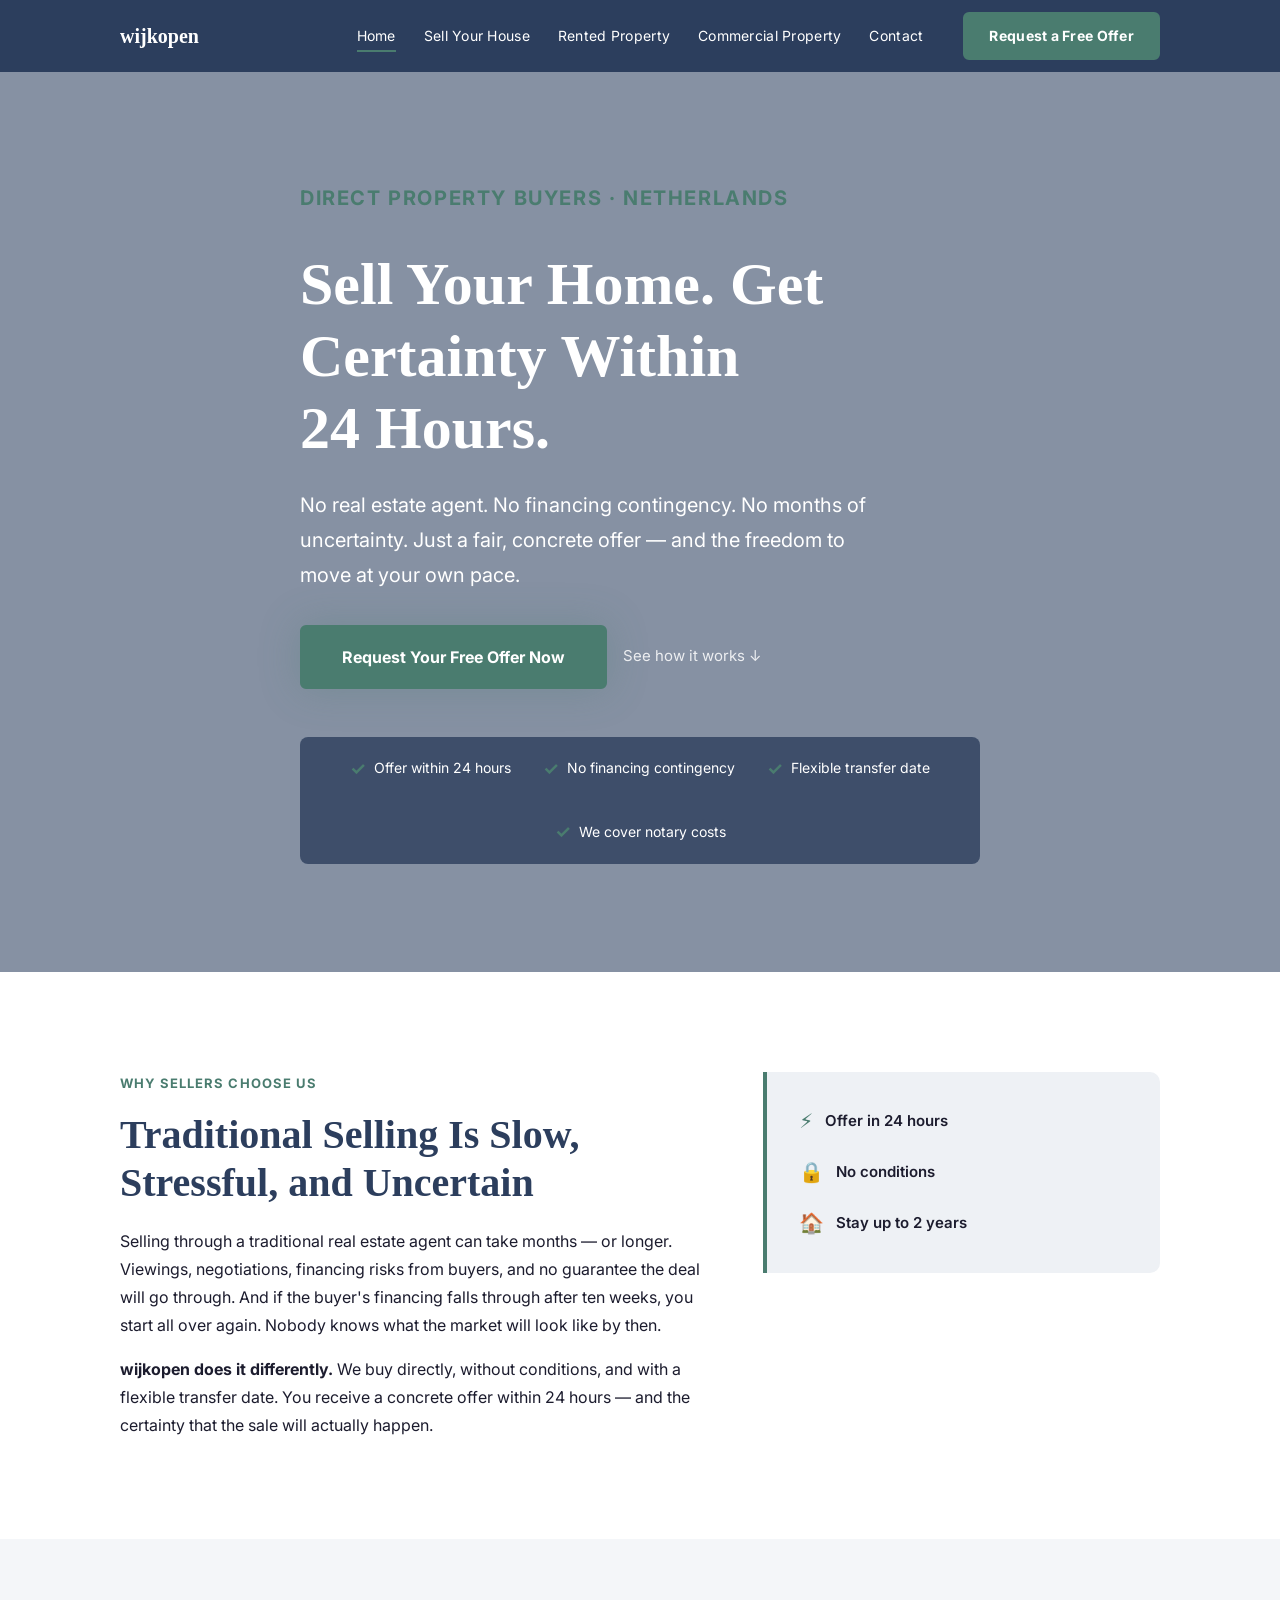
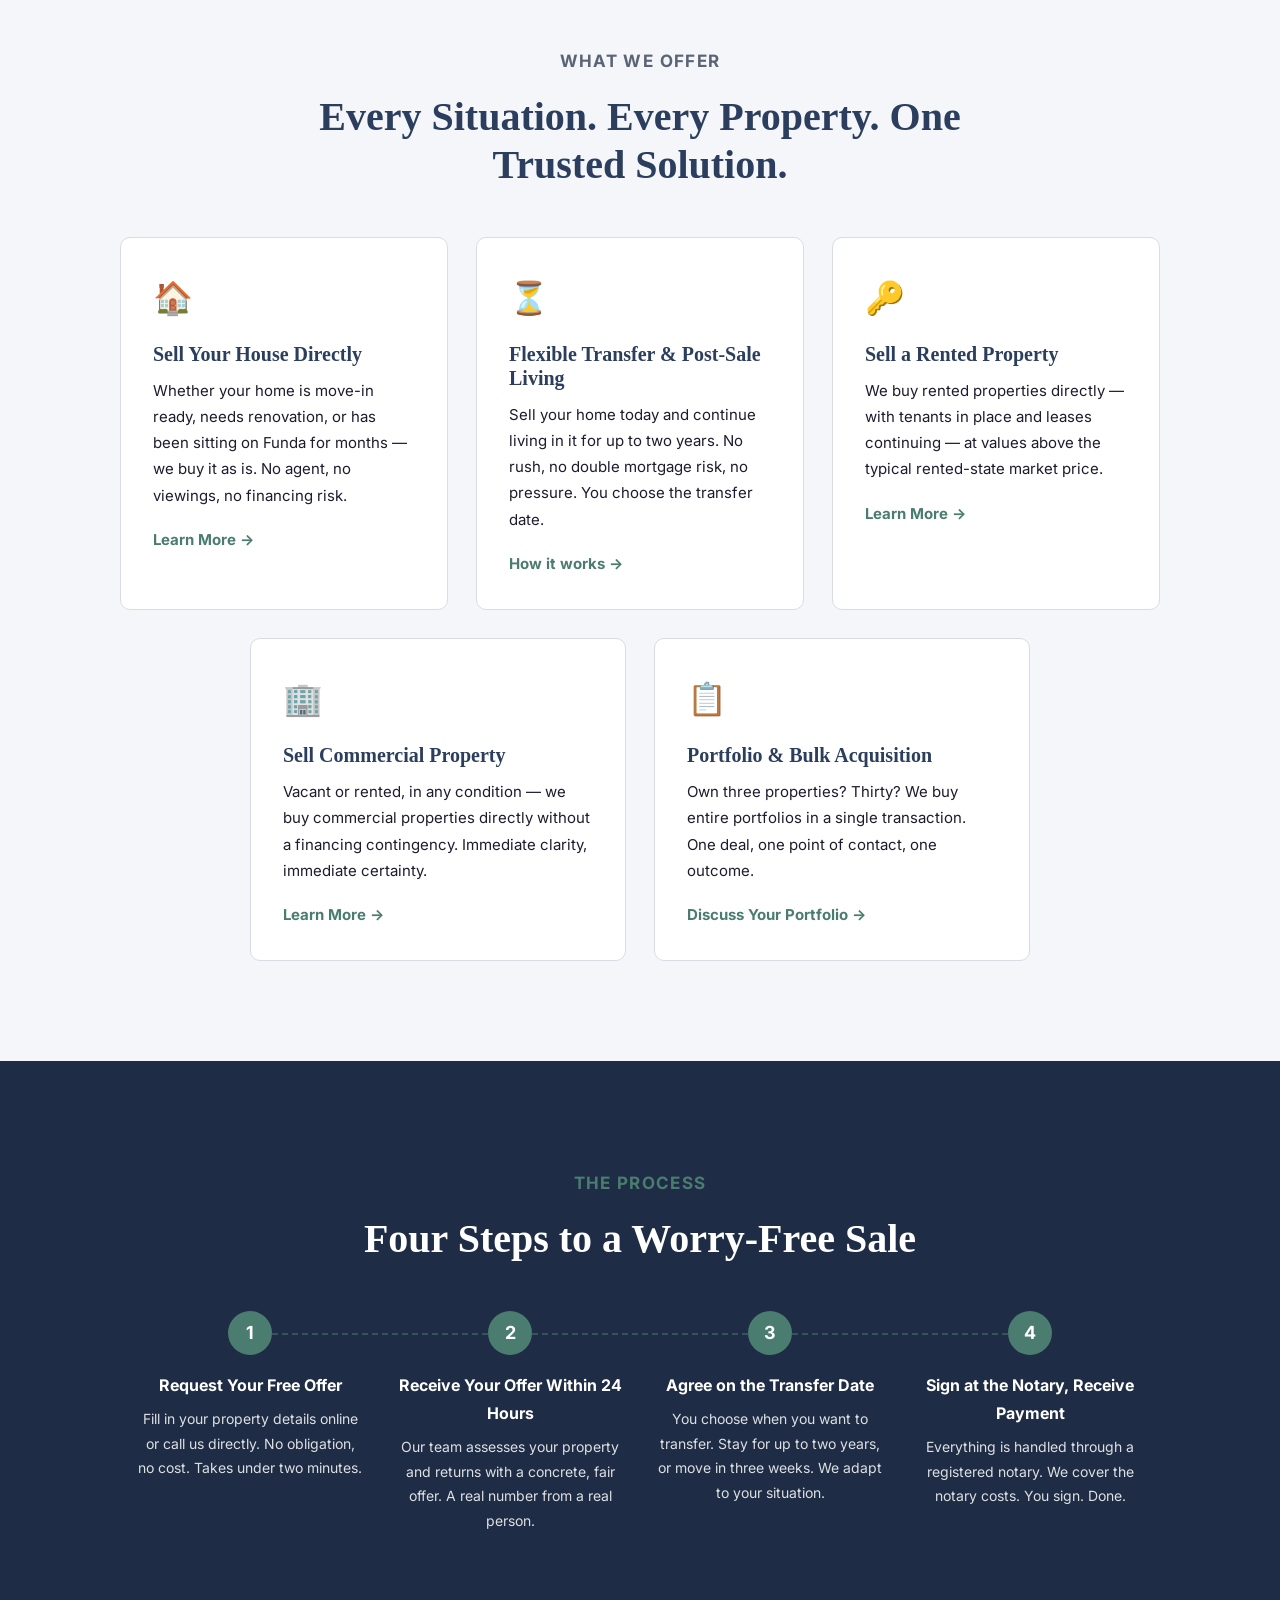
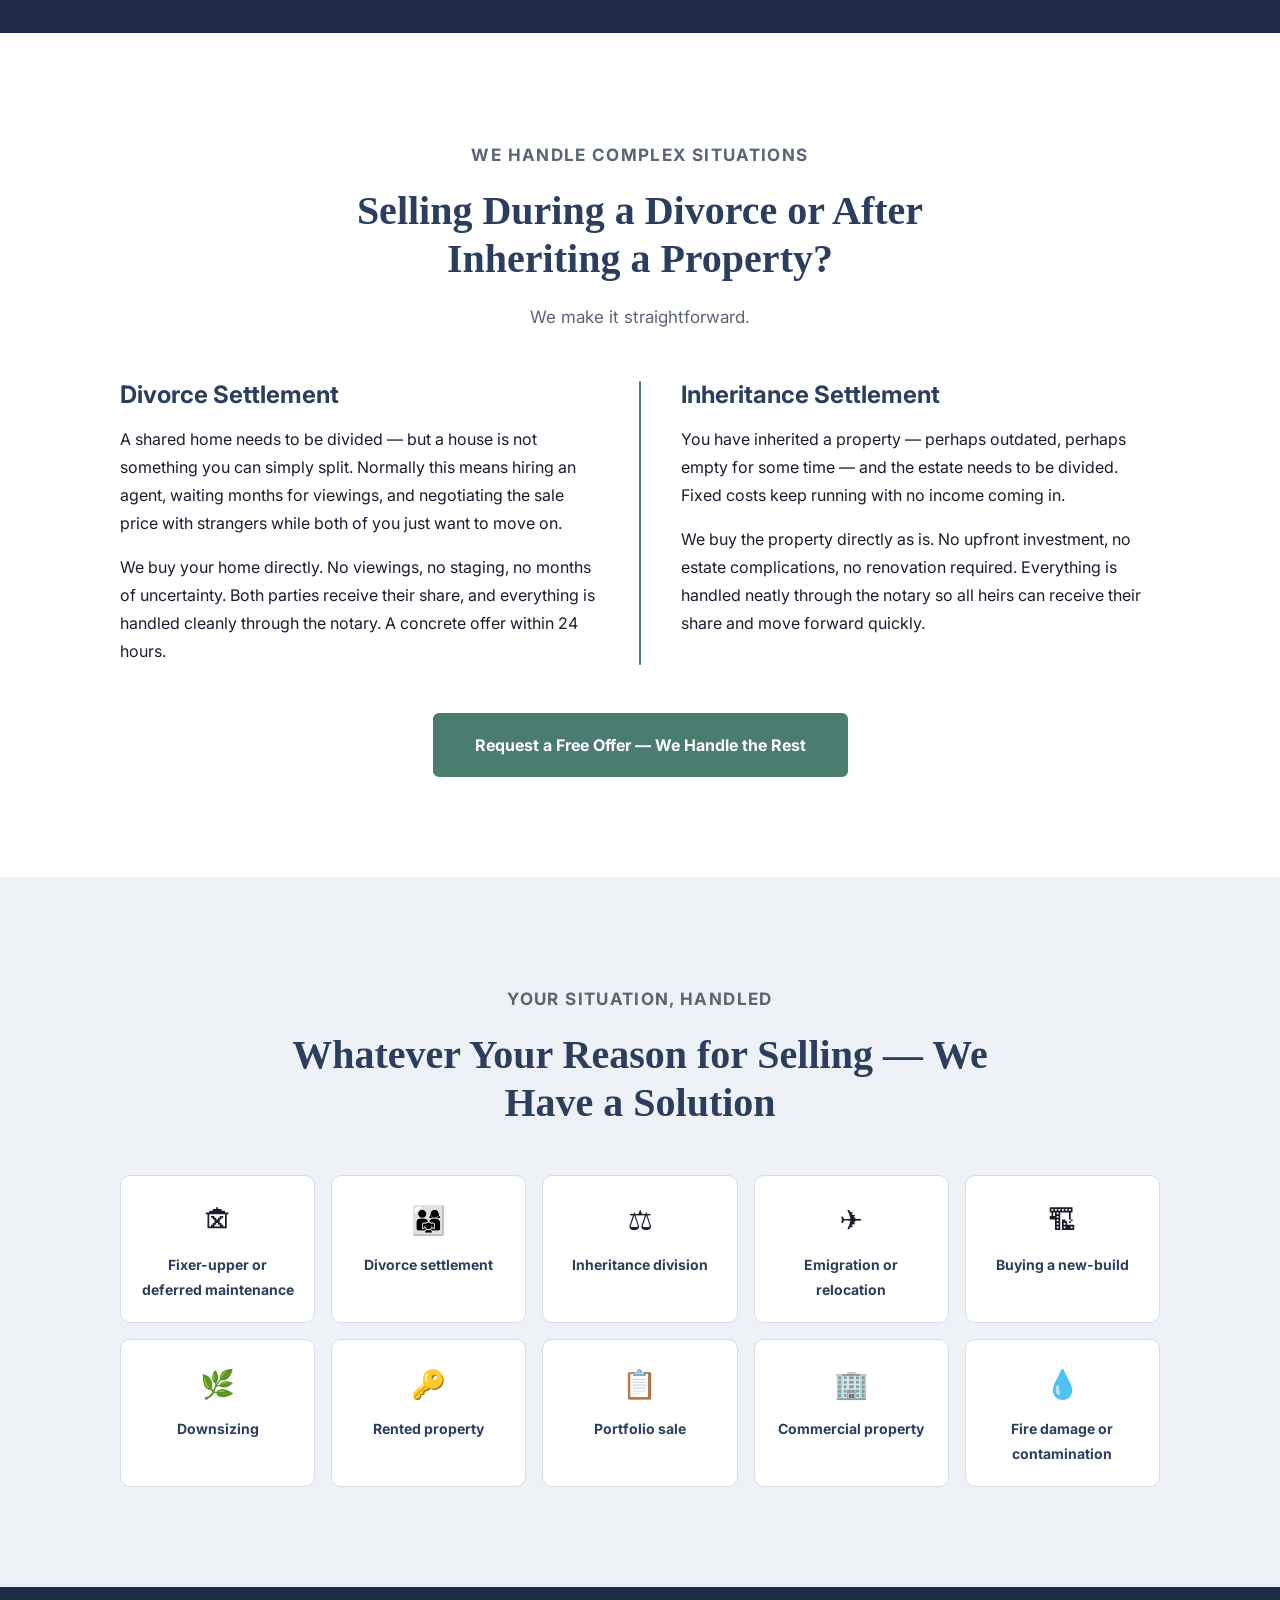
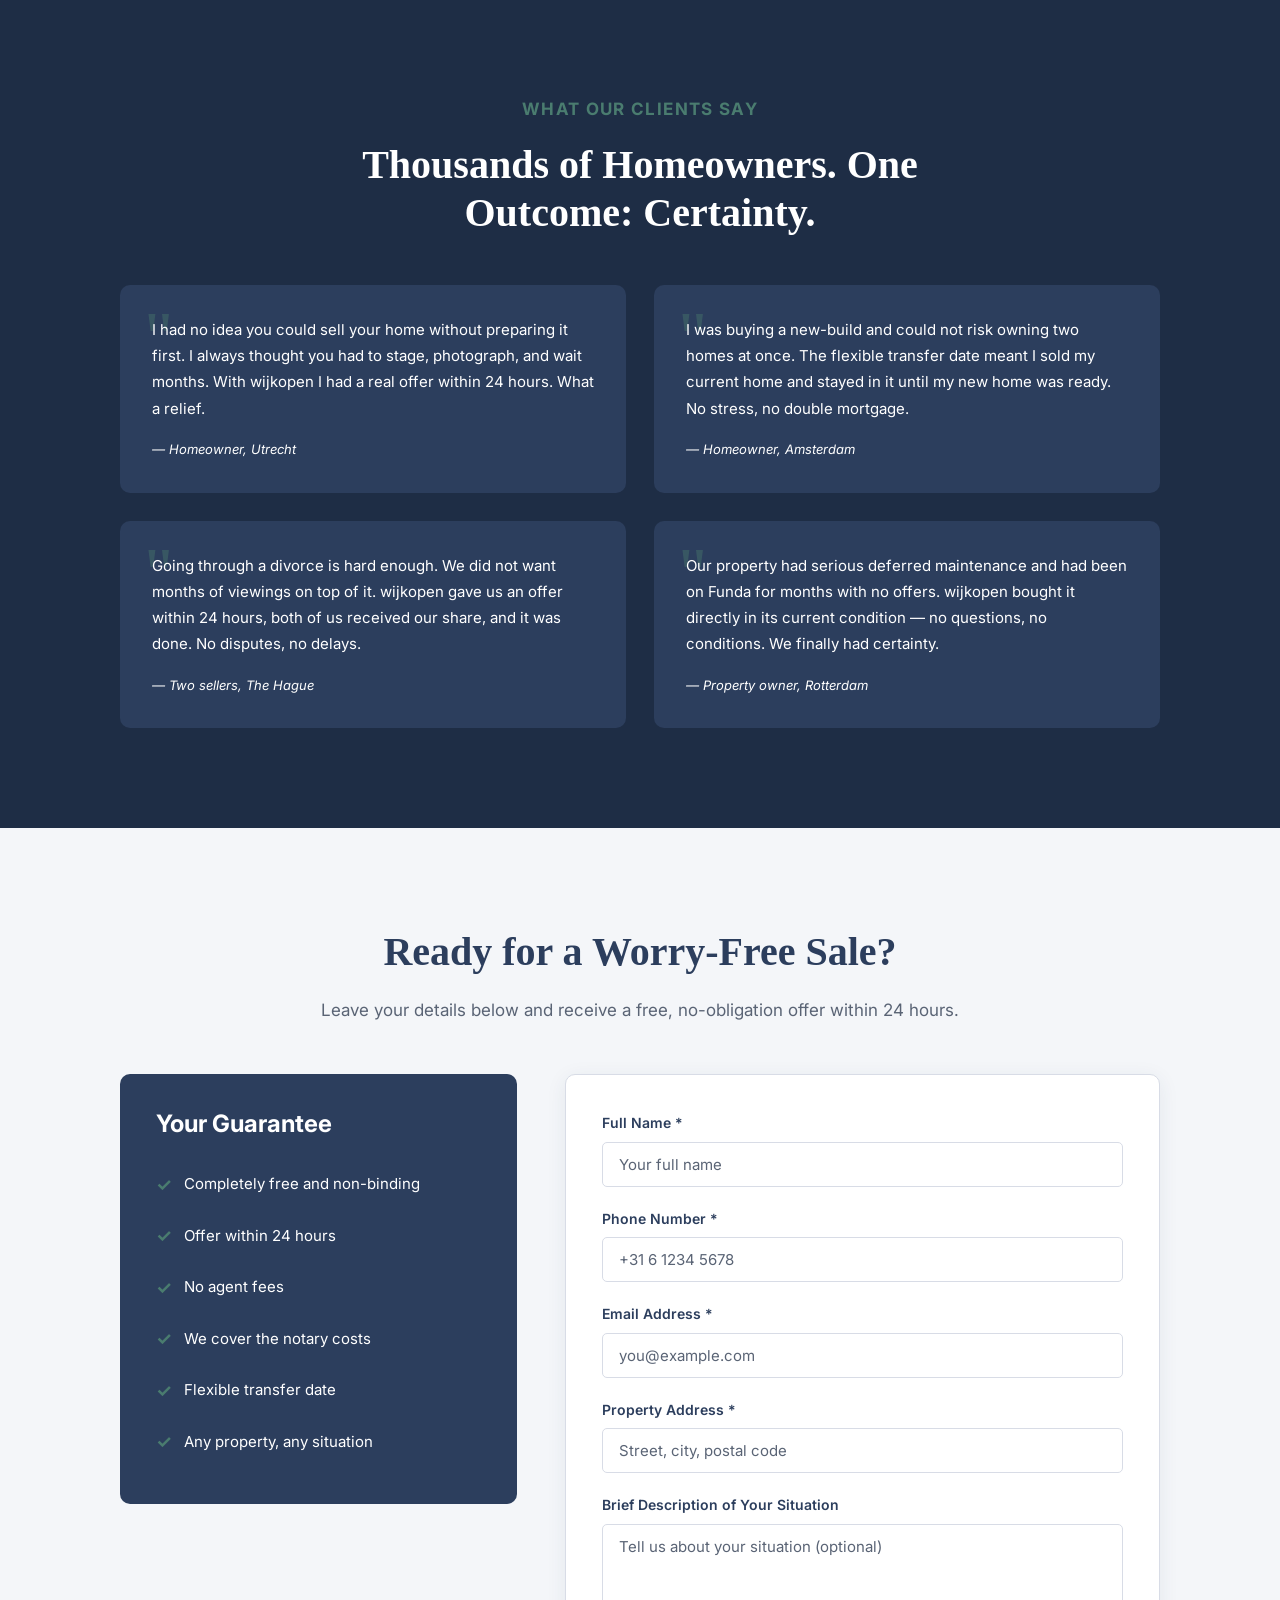
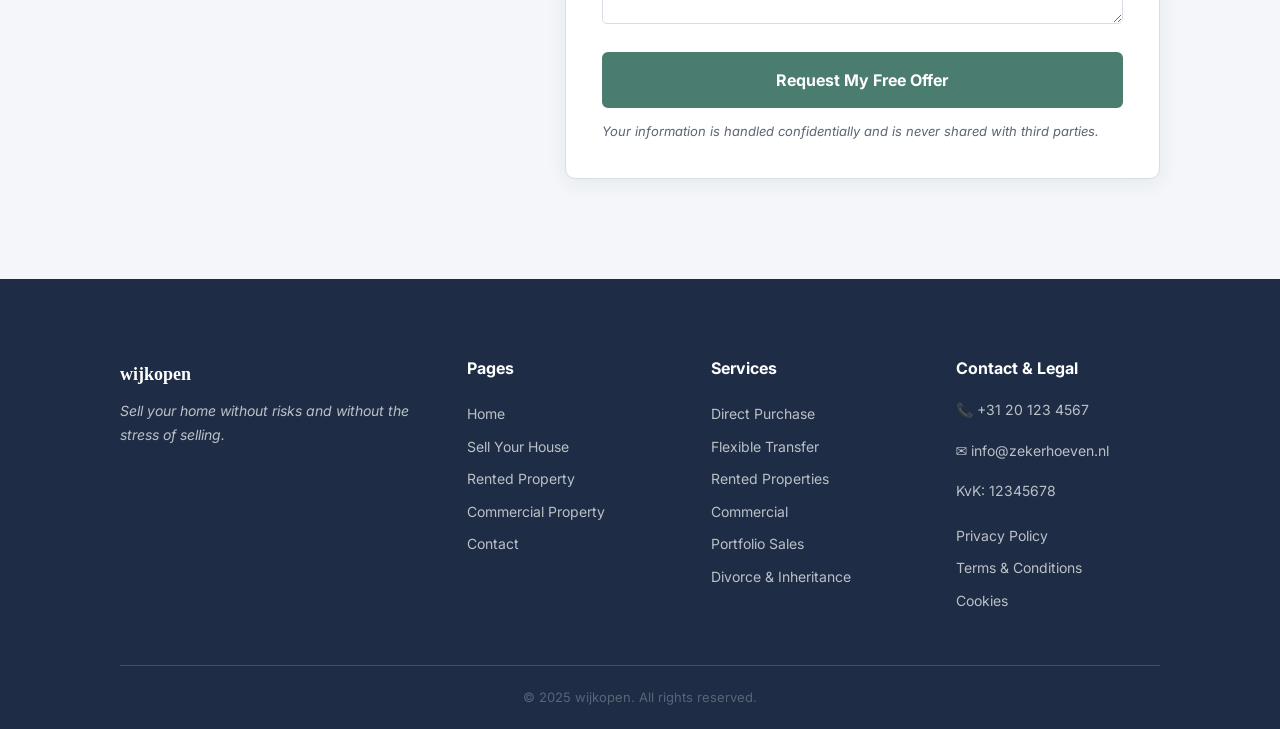
==== index.html @ fe2bf5d5 "the first draft of the website" ====
<!DOCTYPE html>
<html lang="en">
<head>
  <meta charset="UTF-8">
  <meta name="viewport" content="width=device-width, initial-scale=1.0">
  <meta name="description" content="wijkopen — We buy your property directly, without conditions. Receive a fair offer within 24 hours.">
  <title>wijkopen — Sell Your Property With Certainty</title>
  <link href="https://fonts.googleapis.com/css2?family=Inter:wght@400;500;600;700&display=swap" rel="stylesheet">
  <link rel="stylesheet" href="css/styles.css">
</head>
<body>

  <!-- ════ NAVIGATION ════ -->
  <nav class="nav" id="main-nav">
    <div class="container">
      <a href="index.html" class="nav__logo">wijkopen</a>
      <button class="hamburger" id="hamburger" aria-label="Toggle menu">
        <span></span><span></span><span></span>
      </button>
      <div class="nav__links" id="nav-links">
        <a href="index.html">Home</a>
        <a href="sell-your-house.html">Sell Your House</a>
        <a href="rented-property.html">Rented Property</a>
        <a href="commercial-property.html">Commercial Property</a>
        <a href="contact.html">Contact</a>
        <span class="nav__cta">
          <a href="contact.html" class="btn btn-primary">Request a Free Offer</a>
        </span>
      </div>
    </div>
  </nav>

  <!-- ════ HERO ════ -->
  <section class="hero" id="hero" style="background-image:url('https://images.unsplash.com/photo-1560448204-e02f11c3d0e2?auto=format&fit=crop&w=1920&q=80');">
    <div class="hero__overlay"></div>
    <div class="container">
      <div class="hero__content">
        <p class="eyebrow">Direct Property Buyers · Netherlands</p>
        <h1>Sell Your Home. Get Certainty Within 24&nbsp;Hours.</h1>
        <p>No real estate agent. No financing contingency. No months of uncertainty. Just a fair, concrete offer — and the freedom to move at your own pace.</p>
        <div class="hero__actions">
          <a href="contact.html" class="btn btn-primary btn-lg btn-glow">Request Your Free Offer Now</a>
          <a href="#process" class="hero__scroll-link">See how it works ↓</a>
        </div>
        <div class="trust-strip">
          <span class="trust-strip__item"><span class="trust-strip__check">✓</span> Offer within 24 hours</span>
          <span class="trust-strip__item"><span class="trust-strip__check">✓</span> No financing contingency</span>
          <span class="trust-strip__item"><span class="trust-strip__check">✓</span> Flexible transfer date</span>
          <span class="trust-strip__item"><span class="trust-strip__check">✓</span> We cover notary costs</span>
        </div>
      </div>
    </div>
  </section>

  <!-- ════ THE PROBLEM WE SOLVE ════ -->
  <section class="section section--white" id="why-us">
    <div class="container">
      <div class="two-col two-col--60-40 fade-in">
        <div>
          <p class="eyebrow">Why Sellers Choose Us</p>
          <h2>Traditional Selling Is Slow, Stressful, and Uncertain</h2>
          <p>Selling through a traditional real estate agent can take months — or longer. Viewings, negotiations, financing risks from buyers, and no guarantee the deal will go through. And if the buyer's financing falls through after ten weeks, you start all over again. Nobody knows what the market will look like by then.</p>
          <p><strong>wijkopen does it differently.</strong> We buy directly, without conditions, and with a flexible transfer date. You receive a concrete offer within 24 hours — and the certainty that the sale will actually happen.</p>
        </div>
        <div class="pull-quote">
          <div class="stat-card">
            <div class="stat-item"><span class="stat-icon">⚡</span> Offer in 24 hours</div>
            <div class="stat-item"><span class="stat-icon">🔒</span> No conditions</div>
            <div class="stat-item"><span class="stat-icon">🏠</span> Stay up to 2 years</div>
          </div>
        </div>
      </div>
    </div>
  </section>

  <!-- ════ OUR 5 CORE SERVICES ════ -->
  <section class="section section--bg" id="services">
    <div class="container">
      <div class="section-header fade-in">
        <p class="eyebrow">What We Offer</p>
        <h2>Every Situation. Every Property. One Trusted Solution.</h2>
      </div>
      <div class="services-grid fade-in">
        <div class="card">
          <div class="card__icon">🏠</div>
          <h3 class="card__title">Sell Your House Directly</h3>
          <p class="card__body">Whether your home is move-in ready, needs renovation, or has been sitting on Funda for months — we buy it as is. No agent, no viewings, no financing risk.</p>
          <a href="sell-your-house.html" class="card__link">Learn More →</a>
        </div>
        <div class="card">
          <div class="card__icon">⏳</div>
          <h3 class="card__title">Flexible Transfer & Post-Sale Living</h3>
          <p class="card__body">Sell your home today and continue living in it for up to two years. No rush, no double mortgage risk, no pressure. You choose the transfer date.</p>
          <a href="sell-your-house.html#flexible-transfer" class="card__link">How it works →</a>
        </div>
        <div class="card">
          <div class="card__icon">🔑</div>
          <h3 class="card__title">Sell a Rented Property</h3>
          <p class="card__body">We buy rented properties directly — with tenants in place and leases continuing — at values above the typical rented-state market price.</p>
          <a href="rented-property.html" class="card__link">Learn More →</a>
        </div>
      </div>
      <div class="services-grid-bottom fade-in">
        <div class="card">
          <div class="card__icon">🏢</div>
          <h3 class="card__title">Sell Commercial Property</h3>
          <p class="card__body">Vacant or rented, in any condition — we buy commercial properties directly without a financing contingency. Immediate clarity, immediate certainty.</p>
          <a href="commercial-property.html" class="card__link">Learn More →</a>
        </div>
        <div class="card">
          <div class="card__icon">📋</div>
          <h3 class="card__title">Portfolio & Bulk Acquisition</h3>
          <p class="card__body">Own three properties? Thirty? We buy entire portfolios in a single transaction. One deal, one point of contact, one outcome.</p>
          <a href="contact.html" class="card__link">Discuss Your Portfolio →</a>
        </div>
      </div>
    </div>
  </section>

  <!-- ════ HOW IT WORKS ════ -->
  <section class="section section--navy-deep" id="process">
    <div class="container">
      <div class="section-header section-header--white fade-in">
        <p class="eyebrow" style="color:var(--color-green);">The Process</p>
        <h2>Four Steps to a Worry-Free Sale</h2>
      </div>
      <div class="timeline fade-in">
        <div class="timeline__step">
          <div class="timeline__number">1</div>
          <div class="timeline__line"></div>
          <div class="timeline__label" style="color:#fff;">Request Your Free Offer</div>
          <p class="timeline__desc">Fill in your property details online or call us directly. No obligation, no cost. Takes under two minutes.</p>
        </div>
        <div class="timeline__step">
          <div class="timeline__number">2</div>
          <div class="timeline__line"></div>
          <div class="timeline__label" style="color:#fff;">Receive Your Offer Within 24 Hours</div>
          <p class="timeline__desc">Our team assesses your property and returns with a concrete, fair offer. A real number from a real person.</p>
        </div>
        <div class="timeline__step">
          <div class="timeline__number">3</div>
          <div class="timeline__line"></div>
          <div class="timeline__label" style="color:#fff;">Agree on the Transfer Date</div>
          <p class="timeline__desc">You choose when you want to transfer. Stay for up to two years, or move in three weeks. We adapt to your situation.</p>
        </div>
        <div class="timeline__step">
          <div class="timeline__number">4</div>
          <div class="timeline__line"></div>
          <div class="timeline__label" style="color:#fff;">Sign at the Notary, Receive Payment</div>
          <p class="timeline__desc">Everything is handled through a registered notary. We cover the notary costs. You sign. Done.</p>
        </div>
      </div>
    </div>
  </section>

  <!-- ════ DIVORCE & INHERITANCE ════ -->
  <section class="section section--white" id="complex-situations">
    <div class="container">
      <div class="section-header fade-in">
        <p class="eyebrow">We Handle Complex Situations</p>
        <h2>Selling During a Divorce or After Inheriting a Property?</h2>
        <p>We make it straightforward.</p>
      </div>
      <div class="split-section fade-in">
        <div>
          <h3 style="color:var(--color-navy); margin-bottom:16px;">Divorce Settlement</h3>
          <p>A shared home needs to be divided — but a house is not something you can simply split. Normally this means hiring an agent, waiting months for viewings, and negotiating the sale price with strangers while both of you just want to move on.</p>
          <p>We buy your home directly. No viewings, no staging, no months of uncertainty. Both parties receive their share, and everything is handled cleanly through the notary. A concrete offer within 24 hours.</p>
        </div>
        <div class="split-divider"></div>
        <div>
          <h3 style="color:var(--color-navy); margin-bottom:16px;">Inheritance Settlement</h3>
          <p>You have inherited a property — perhaps outdated, perhaps empty for some time — and the estate needs to be divided. Fixed costs keep running with no income coming in.</p>
          <p>We buy the property directly as is. No upfront investment, no estate complications, no renovation required. Everything is handled neatly through the notary so all heirs can receive their share and move forward quickly.</p>
        </div>
      </div>
      <div class="text-center fade-in" style="margin-top:48px;">
        <a href="contact.html" class="btn btn-primary btn-lg">Request a Free Offer — We Handle the Rest</a>
      </div>
    </div>
  </section>

  <!-- ════ ALL SITUATIONS ════ -->
  <section class="section section--bg-alt" id="situations">
    <div class="container">
      <div class="section-header fade-in">
        <p class="eyebrow">Your Situation, Handled</p>
        <h2>Whatever Your Reason for Selling — We Have a Solution</h2>
      </div>
      <div class="tiles-grid fade-in">
        <div class="tile"><div class="tile__icon">🏚</div><div class="tile__text">Fixer-upper or deferred maintenance</div></div>
        <div class="tile"><div class="tile__icon">👨‍👩‍👧</div><div class="tile__text">Divorce settlement</div></div>
        <div class="tile"><div class="tile__icon">⚖️</div><div class="tile__text">Inheritance division</div></div>
        <div class="tile"><div class="tile__icon">✈️</div><div class="tile__text">Emigration or relocation</div></div>
        <div class="tile"><div class="tile__icon">🏗</div><div class="tile__text">Buying a new-build</div></div>
        <div class="tile"><div class="tile__icon">🌿</div><div class="tile__text">Downsizing</div></div>
        <div class="tile"><div class="tile__icon">🔑</div><div class="tile__text">Rented property</div></div>
        <div class="tile"><div class="tile__icon">📋</div><div class="tile__text">Portfolio sale</div></div>
        <div class="tile"><div class="tile__icon">🏢</div><div class="tile__text">Commercial property</div></div>
        <div class="tile"><div class="tile__icon">💧</div><div class="tile__text">Fire damage or contamination</div></div>
      </div>
    </div>
  </section>

  <!-- ════ TESTIMONIALS ════ -->
  <section class="section section--navy-deep" id="testimonials">
    <div class="container">
      <div class="section-header section-header--white fade-in">
        <p class="eyebrow" style="color:var(--color-green);">What Our Clients Say</p>
        <h2>Thousands of Homeowners. One Outcome: Certainty.</h2>
      </div>
      <div class="testimonials-grid fade-in">
        <div class="testimonial">
          <div class="testimonial__quote-mark">"</div>
          <p class="testimonial__text">I had no idea you could sell your home without preparing it first. I always thought you had to stage, photograph, and wait months. With wijkopen I had a real offer within 24 hours. What a relief.</p>
          <p class="testimonial__author">— Homeowner, Utrecht</p>
        </div>
        <div class="testimonial">
          <div class="testimonial__quote-mark">"</div>
          <p class="testimonial__text">I was buying a new-build and could not risk owning two homes at once. The flexible transfer date meant I sold my current home and stayed in it until my new home was ready. No stress, no double mortgage.</p>
          <p class="testimonial__author">— Homeowner, Amsterdam</p>
        </div>
        <div class="testimonial">
          <div class="testimonial__quote-mark">"</div>
          <p class="testimonial__text">Going through a divorce is hard enough. We did not want months of viewings on top of it. wijkopen gave us an offer within 24 hours, both of us received our share, and it was done. No disputes, no delays.</p>
          <p class="testimonial__author">— Two sellers, The Hague</p>
        </div>
        <div class="testimonial">
          <div class="testimonial__quote-mark">"</div>
          <p class="testimonial__text">Our property had serious deferred maintenance and had been on Funda for months with no offers. wijkopen bought it directly in its current condition — no questions, no conditions. We finally had certainty.</p>
          <p class="testimonial__author">— Property owner, Rotterdam</p>
        </div>
      </div>
    </div>
  </section>

  <!-- ════ LEAD CAPTURE / FINAL CTA ════ -->
  <section class="section section--bg" id="contact-form">
    <div class="container">
      <div class="section-header fade-in">
        <h2>Ready for a Worry-Free Sale?</h2>
        <p>Leave your details below and receive a free, no-obligation offer within 24 hours.</p>
      </div>
      <div class="two-col two-col--40-60 fade-in">
        <div class="trust-card">
          <h3 style="color:#fff; margin-bottom:20px;">Your Guarantee</h3>
          <ul class="trust-points trust-points--white">
            <li>Completely free and non-binding</li>
            <li>Offer within 24 hours</li>
            <li>No agent fees</li>
            <li>We cover the notary costs</li>
            <li>Flexible transfer date</li>
            <li>Any property, any situation</li>
          </ul>
        </div>
        <div class="form-card">
          <form data-redirect="success.html" id="home-form">
            <div class="form-group">
              <label for="home-name">Full Name *</label>
              <input type="text" id="home-name" name="name" required placeholder="Your full name">
            </div>
            <div class="form-group">
              <label for="home-phone">Phone Number *</label>
              <input type="tel" id="home-phone" name="phone" required placeholder="+31 6 1234 5678">
            </div>
            <div class="form-group">
              <label for="home-email">Email Address *</label>
              <input type="email" id="home-email" name="email" required placeholder="you@example.com">
            </div>
            <div class="form-group">
              <label for="home-address">Property Address *</label>
              <input type="text" id="home-address" name="address" required placeholder="Street, city, postal code">
            </div>
            <div class="form-group">
              <label for="home-message">Brief Description of Your Situation</label>
              <textarea id="home-message" name="message" rows="3" placeholder="Tell us about your situation (optional)"></textarea>
            </div>
            <button type="submit" class="btn btn-primary btn-lg" style="width:100%;">Request My Free Offer</button>
            <p class="privacy-note">Your information is handled confidentially and is never shared with third parties.</p>
          </form>
        </div>
      </div>
    </div>
  </section>

  <!-- ════ FOOTER ════ -->
  <footer class="footer" id="footer">
    <div class="container">
      <div class="footer__grid">
        <div class="footer__col">
          <div class="footer__logo">wijkopen</div>
          <p class="footer__tagline">Sell your home without risks and without the stress of selling.</p>
        </div>
        <div class="footer__col">
          <h4>Pages</h4>
          <a href="index.html">Home</a>
          <a href="sell-your-house.html">Sell Your House</a>
          <a href="rented-property.html">Rented Property</a>
          <a href="commercial-property.html">Commercial Property</a>
          <a href="contact.html">Contact</a>
        </div>
        <div class="footer__col">
          <h4>Services</h4>
          <a href="sell-your-house.html">Direct Purchase</a>
          <a href="sell-your-house.html#flexible-transfer">Flexible Transfer</a>
          <a href="rented-property.html">Rented Properties</a>
          <a href="commercial-property.html">Commercial</a>
          <a href="contact.html">Portfolio Sales</a>
          <a href="sell-your-house.html#complex-situations">Divorce & Inheritance</a>
        </div>
        <div class="footer__col">
          <h4>Contact & Legal</h4>
          <p>📞 +31 20 123 4567</p>
          <p>✉️ info@zekerhoeven.nl</p>
          <p>KvK: 12345678</p>
          <a href="#">Privacy Policy</a>
          <a href="#">Terms & Conditions</a>
          <a href="#">Cookies</a>
        </div>
      </div>
      <div class="footer__bottom">
        © 2025 wijkopen. All rights reserved.
      </div>
    </div>
  </footer>

  <script src="js/main.js"></script>
</body>
</html>
---- css/styles.css ----
/* ========================================
   ZEKER HOEVEN VASTGOED — Design System
   ======================================== */

:root {
  --color-navy: #2C3E5D;
  --color-navy-deep: #1E2D45;
  --color-navy-card: #334D6E;
  --color-green: #4A7C6F;
  --color-green-hover: #3D6860;
  --color-green-active: #2E5248;
  --color-green-light: #E8F0EE;
  --color-bg: #F4F6F9;
  --color-bg-alt: #EEF1F5;
  --color-white: #FFFFFF;
  --color-text: #1C1C2E;
  --color-muted: #5A6475;
  --color-divider: #D8DCE6;
  --font-display: Georgia, 'Times New Roman', serif;
  --font-body: 'Inter', Calibri, 'Segoe UI', system-ui, sans-serif;
  --max-width: 1200px;
  --nav-height: 72px;
  --section-py: 100px;
  --card-radius: 10px;
  --btn-radius: 6px;
}

/* Reset */
*, *::before, *::after { margin:0; padding:0; box-sizing:border-box; }
html { scroll-behavior:smooth; scroll-padding-top:var(--nav-height); }
body {
  font-family: var(--font-body);
  font-size: 16px;
  line-height: 1.75;
  color: var(--color-text);
  background: var(--color-bg);
  -webkit-font-smoothing: antialiased;
}
img { max-width:100%; height:auto; display:block; }
a { color:inherit; text-decoration:none; }
ul,ol { list-style:none; }
button { font-family:inherit; cursor:pointer; border:none; }

/* Typography */
h1,h2,h3,h4 { font-family:var(--font-display); font-weight:700; color:var(--color-navy); line-height:1.2; }
h1 { font-size:60px; }
h2 { font-size:40px; margin-bottom:20px; }
h3 { font-family:var(--font-body); font-size:24px; font-weight:700; }
p { margin-bottom:16px; }
p:last-child { margin-bottom:0; }
.eyebrow {
  font-weight:700; font-size:13px; letter-spacing:0.08em;
  text-transform:uppercase; color:var(--color-green); margin-bottom:16px;
  font-family:var(--font-body);
}
.text-muted { color:var(--color-muted); }

/* Layout */
.container { max-width:var(--max-width); margin:0 auto; padding:0 80px; }
.section { padding:var(--section-py) 0; }
.section--white { background:var(--color-white); }
.section--bg { background:var(--color-bg); }
.section--bg-alt { background:var(--color-bg-alt); }
.section--navy { background:var(--color-navy); }
.section--navy-deep { background:var(--color-navy-deep); }
.section--navy h2, .section--navy p, .section--navy li,
.section--navy-deep h2, .section--navy-deep p, .section--navy-deep li { color:#fff; }
.section--navy h2, .section--navy-deep h2 { color:#fff; }
.two-col { display:grid; grid-template-columns:1fr 1fr; gap:48px; align-items:start; }
.two-col--60-40 { grid-template-columns:3fr 2fr; }
.two-col--40-60 { grid-template-columns:2fr 3fr; }
.two-col--65-35 { grid-template-columns:65fr 35fr; }
.text-center { text-align:center; }

/* Buttons */
.btn {
  display:inline-flex; align-items:center; justify-content:center;
  font-family:var(--font-body); font-weight:700; font-size:15px;
  padding:14px 32px; border-radius:var(--btn-radius);
  min-height:48px; transition:all 0.2s ease; text-decoration:none;
}
.btn-primary {
  background:var(--color-green); color:#fff; border:2px solid var(--color-green);
}
.btn-primary:hover { background:var(--color-green-hover); border-color:var(--color-green-hover); }
.btn-primary:active { background:var(--color-green-active); transform:scale(0.98); }
.btn-secondary {
  background:transparent; color:var(--color-navy); border:2px solid var(--color-navy);
}
.btn-secondary:hover { background:var(--color-navy); color:#fff; }
.btn-secondary--white { color:#fff; border-color:#fff; }
.btn-secondary--white:hover { background:#fff; color:var(--color-navy); }
.btn-lg { min-height:52px; padding:16px 40px; font-size:16px; }
.btn-glow { box-shadow:0 0 40px rgba(74,124,111,0.3); }

/* Navigation */
.nav {
  position:fixed; top:0; left:0; right:0; z-index:1000;
  background:var(--color-navy); height:var(--nav-height);
  transition:box-shadow 0.3s ease;
}
.nav--scrolled { box-shadow:0 2px 12px rgba(0,0,0,0.15); }
.nav .container {
  display:flex; align-items:center; justify-content:space-between; height:100%;
}
.nav__logo {
  font-family:var(--font-display); font-size:20px; font-weight:700; color:#fff;
  white-space:nowrap;
}
.nav__links { display:flex; align-items:center; gap:28px; }
.nav__links a {
  color:#fff; font-size:14px; letter-spacing:0.02em;
  position:relative; padding:4px 0; transition:color 0.15s;
}
.nav__links a::after {
  content:''; position:absolute; bottom:0; left:0; width:0; height:2px;
  background:var(--color-green); transition:width 0.15s;
}
.nav__links a:hover::after, .nav__links a.active::after { width:100%; }
.nav__cta { margin-left:12px; }
.nav__cta .btn { height:42px; padding:10px 24px; font-size:14px; }
.hamburger {
  display:none; flex-direction:column; gap:5px; background:none;
  border:none; cursor:pointer; padding:8px;
}
.hamburger span { display:block; width:24px; height:2px; background:#fff; transition:0.3s; }
.hamburger.active span:nth-child(1) { transform:rotate(45deg) translate(5px,5px); }
.hamburger.active span:nth-child(2) { opacity:0; }
.hamburger.active span:nth-child(3) { transform:rotate(-45deg) translate(5px,-5px); }

/* Hero */
.hero {
  position:relative; min-height:100vh; display:flex; align-items:center;
  background-size:cover; background-position:center; background-repeat:no-repeat;
  margin-top:var(--nav-height);
}
.hero--short { min-height:340px; }
.hero__overlay {
  position:absolute; inset:0; background:var(--color-navy); opacity:0.55;
}
.hero__content { position:relative; z-index:1; max-width:680px; }
.hero__content h1 { color:#fff; margin-bottom:24px; }
.hero__content p { color:#fff; font-size:20px; margin-bottom:32px; max-width:600px; }
.hero__content .eyebrow { color:var(--color-green); }
.hero__actions { display:flex; gap:16px; align-items:center; flex-wrap:wrap; }
.hero__scroll-link { color:#fff; font-size:15px; opacity:0.85; transition:opacity 0.2s; }
.hero__scroll-link:hover { opacity:1; }
.hero--center .hero__content { max-width:700px; margin:0 auto; text-align:center; }
.hero--center .hero__content p { margin-left:auto; margin-right:auto; }

/* Trust Strip */
.trust-strip {
  position:relative; z-index:1; margin-top:48px;
  background:rgba(44,62,93,0.8); border-radius:8px; padding:16px 24px;
  display:flex; gap:32px; flex-wrap:wrap; justify-content:center;
}
.trust-strip__item { display:flex; align-items:center; gap:8px; color:#fff; font-size:14px; white-space:nowrap; }
.trust-strip__check { color:var(--color-green); font-weight:700; font-size:18px; }

/* Cards */
.card {
  background:var(--color-white); border:1px solid var(--color-divider);
  border-radius:var(--card-radius); padding:32px;
  transition:transform 0.25s ease, box-shadow 0.25s ease, border-color 0.25s ease;
}
.card:hover {
  transform:translateY(-4px);
  box-shadow:0 8px 24px rgba(44,62,93,0.12);
}
.card__icon { font-size:32px; margin-bottom:16px; }
.card__title { font-family:var(--font-display); font-size:20px; font-weight:700; color:var(--color-navy); margin-bottom:12px; }
.card__body { font-size:15px; color:var(--color-text); margin-bottom:16px; }
.card__link {
  color:var(--color-green); font-weight:700; font-size:15px;
  transition:color 0.15s;
}
.card__link:hover { color:var(--color-green-hover); text-decoration:underline; }
.card:hover { border-left:3px solid var(--color-green); }

/* Service cards grid */
.services-grid {
  display:grid; grid-template-columns:repeat(3,1fr); gap:var(--grid-gap,28px);
}
.services-grid .card:nth-child(4),
.services-grid .card:nth-child(5) {
  /* Center the bottom 2 cards */
}
.services-grid-bottom { display:grid; grid-template-columns:repeat(2,1fr); gap:28px; max-width:780px; margin:28px auto 0; }

/* Pull Quote Card */
.pull-quote {
  background:var(--color-bg-alt); border-left:4px solid var(--color-green);
  padding:32px; border-radius:0 var(--card-radius) var(--card-radius) 0;
}
.pull-quote__text {
  font-family:var(--font-display); font-style:italic; font-size:22px;
  color:var(--color-navy); line-height:1.5;
}
.pull-quote--navy {
  background:var(--color-navy); border-left-color:var(--color-green);
}
.pull-quote--navy .pull-quote__text { color:#fff; }

/* Stats */
.stat-card { display:flex; flex-direction:column; gap:16px; }
.stat-item { display:flex; align-items:center; gap:12px; font-weight:600; font-size:15px; }
.stat-icon { color:var(--color-green); font-size:20px; }

/* Timeline */
.timeline { display:flex; align-items:flex-start; gap:0; position:relative; }
.timeline__step { flex:1; text-align:center; position:relative; padding:0 16px; }
.timeline__number {
  width:44px; height:44px; border-radius:50%; background:var(--color-green);
  color:#fff; font-weight:700; font-size:18px;
  display:flex; align-items:center; justify-content:center;
  margin:0 auto 16px;position:relative; z-index:2;
}
.timeline__label { font-weight:700; font-size:16px; margin-bottom:8px; }
.timeline__desc { font-size:14px; opacity:0.85; }
.timeline__line {
  position:absolute; top:22px; left:calc(50% + 22px); right:calc(-50% + 22px);
  height:2px; border-top:2px dashed rgba(74,124,111,0.5); z-index:1;
}
.timeline__step:last-child .timeline__line { display:none; }

/* Testimonials */
.testimonials-grid { display:grid; grid-template-columns:1fr 1fr; gap:28px; }
.testimonial {
  background:var(--color-navy); border-radius:var(--card-radius); padding:32px;
  position:relative;
}
.testimonial__quote-mark {
  font-family:var(--font-display); font-size:72px; color:rgba(74,124,111,0.4);
  position:absolute; top:16px; left:24px; line-height:1;
}
.testimonial__text { color:#fff; font-size:15px; line-height:1.75; margin-bottom:16px; position:relative; z-index:1; }
.testimonial__author { color:var(--color-green); font-size:13px; font-style:italic; }

/* Situation Tiles */
.tiles-grid { display:grid; grid-template-columns:repeat(5,1fr); gap:16px; }
.tile {
  background:var(--color-white); border:1px solid var(--color-divider);
  border-radius:var(--card-radius); padding:20px; text-align:center;
  transition:background 0.2s, border-color 0.2s;
}
.tile:hover { background:var(--color-green-light); border-color:var(--color-green); }
.tile__icon { font-size:28px; margin-bottom:8px; }
.tile__text { font-size:14px; font-weight:700; color:var(--color-navy); }

/* Divorce/Inheritance Split */
.split-section { display:grid; grid-template-columns:1fr auto 1fr; gap:40px; }
.split-divider { width:2px; background:var(--color-green); border-radius:1px; }

/* Forms */
.form-card {
  background:var(--color-white); border:1px solid var(--color-divider);
  border-radius:var(--card-radius); padding:36px;
  box-shadow:0 4px 20px rgba(44,62,93,0.08);
}
.form-group { margin-bottom:20px; }
.form-group label {
  display:block; font-weight:600; font-size:14px; color:var(--color-navy);
  margin-bottom:6px;
}
.form-group input, .form-group select, .form-group textarea {
  width:100%; padding:12px 16px; border:1px solid var(--color-divider);
  border-radius:5px; font-family:var(--font-body); font-size:15px;
  color:var(--color-text); transition:border-color 0.2s, box-shadow 0.2s;
  background:var(--color-white);
}
.form-group input:focus, .form-group select:focus, .form-group textarea:focus {
  outline:none; border-color:var(--color-green);
  box-shadow:0 0 0 3px rgba(74,124,111,0.15);
}
.form-group textarea { resize:vertical; min-height:100px; }
.form-group input::placeholder, .form-group textarea::placeholder { color:var(--color-muted); }

/* Trust Points */
.trust-points { list-style:none; }
.trust-points li {
  display:flex; align-items:center; gap:12px; font-size:15px;
  padding:10px 0; color:var(--color-text);
}
.trust-points li::before { content:'✓'; color:var(--color-green); font-weight:700; font-size:18px; }
.trust-points--white li { color:#fff; }
.trust-card {
  background:var(--color-navy); border-radius:var(--card-radius); padding:36px;
}
.trust-card h3, .trust-card p { color:#fff; }

/* Benefits Checklist */
.benefits-grid { display:grid; grid-template-columns:1fr 1fr; gap:12px 48px; }
.benefit-item { display:flex; align-items:flex-start; gap:12px; padding:8px 0; }
.benefit-check { color:var(--color-green); font-weight:700; font-size:18px; flex-shrink:0; margin-top:2px; }

/* FAQ */
.faq { max-width:820px; margin:0 auto; }
.faq-item { border-bottom:1px solid var(--color-divider); }
.faq-question {
  width:100%; display:flex; justify-content:space-between; align-items:center;
  padding:20px 0; background:none; border:none; cursor:pointer;
  font-family:var(--font-body); font-weight:700; font-size:16px;
  color:var(--color-navy); text-align:left;
}
.faq-question__icon {
  font-size:24px; color:var(--color-muted); transition:transform 0.3s;
  flex-shrink:0; margin-left:16px;
}
.faq-item.active .faq-question__icon { transform:rotate(45deg); }
.faq-answer {
  max-height:0; overflow:hidden; transition:max-height 0.3s ease, padding 0.3s ease;
}
.faq-item.active .faq-answer { max-height:500px; }
.faq-answer__content { padding:0 0 20px; font-size:15px; color:var(--color-text); line-height:1.75; }

/* Comparison Table */
.compare-table { width:100%; border-collapse:collapse; border:1px solid var(--color-divider); border-radius:8px; overflow:hidden; }
.compare-table th { background:var(--color-navy); color:#fff; padding:14px 20px; text-align:left; font-size:14px; }
.compare-table td { padding:12px 20px; border-bottom:1px solid var(--color-divider); font-size:14px; }
.compare-table tr:last-child td { border-bottom:none; }
.compare-table .label-col { font-weight:600; color:var(--color-navy); background:var(--color-bg); }
.icon-no { color:#999; }
.icon-yes { color:var(--color-green); font-weight:700; }

/* Situations Grid */
.situations-grid { display:grid; grid-template-columns:1fr 1fr; gap:24px; }
.situation-card {
  display:flex; align-items:flex-start; gap:16px; padding:24px;
  background:var(--color-white); border-radius:8px;
  border-left:3px solid transparent; transition:border-color 0.2s;
}
.situation-card:hover { border-left-color:var(--color-green); }
.situation-icon { font-size:24px; flex-shrink:0; margin-top:2px; }
.situation-title { font-weight:700; color:var(--color-navy); margin-bottom:4px; }
.situation-desc { font-size:14px; color:var(--color-muted); }

/* Situation List (vertical) */
.situation-list .situation-card {
  border:none; border-left:3px solid var(--color-divider); border-radius:0;
}
.situation-list .situation-card:hover { border-left-color:var(--color-green); }

/* CTA Band */
.cta-band {
  background:var(--color-navy-deep); padding:96px 0; text-align:center;
}
.cta-band h2 { color:#fff; margin-bottom:16px; }
.cta-band p { color:rgba(255,255,255,0.85); max-width:640px; margin:0 auto 32px; font-size:17px; }
.cta-band .btn-primary { box-shadow:0 0 48px rgba(74,124,111,0.25); }
.cta-band__sub { margin-top:16px; color:rgba(255,255,255,0.65); font-size:14px; }

/* Footer */
.footer { background:var(--color-navy-deep); padding:80px 0 0; }
.footer__grid { display:grid; grid-template-columns:1.5fr 1fr 1fr 1fr; gap:40px; }
.footer__col h4 { color:#fff; font-family:var(--font-body); font-size:16px; font-weight:700; margin-bottom:20px; }
.footer__col a, .footer__col p, .footer__col li { color:rgba(255,255,255,0.7); font-size:14px; }
.footer__col a { display:block; padding:4px 0; transition:color 0.15s; }
.footer__col a:hover { color:var(--color-green); }
.footer__tagline { font-style:italic; color:rgba(255,255,255,0.6); font-size:14px; margin-top:8px; }
.footer__logo { font-family:var(--font-display); font-size:18px; color:#fff; font-weight:700; margin-bottom:8px; }
.footer__bottom {
  margin-top:48px; padding:20px 0; border-top:1px solid rgba(216,220,230,0.2);
  text-align:center; color:var(--color-muted); font-size:13px;
}

/* What Happens Next */
.next-steps { display:flex; flex-direction:column; gap:16px; margin-top:24px; }
.next-step { display:flex; align-items:flex-start; gap:12px; }
.next-step__num {
  width:28px; height:28px; border-radius:50%; background:var(--color-green);
  color:#fff; font-size:13px; font-weight:700;
  display:flex; align-items:center; justify-content:center; flex-shrink:0;
}
.next-step__text { font-size:14px; padding-top:3px; }

/* Contact Info */
.contact-info { background:var(--color-bg); border-radius:var(--card-radius); padding:28px; }
.contact-info h3 { margin-bottom:12px; font-size:20px; }
.contact-info p { font-size:14px; }
.contact-info__item { display:flex; align-items:center; gap:10px; padding:6px 0; font-size:14px; }

/* Success Page */
.success-page {
  min-height:100vh; display:flex; align-items:center; justify-content:center;
  background:var(--color-bg); margin-top:var(--nav-height);
}
.success-card {
  background:var(--color-white); border-radius:16px; padding:60px;
  text-align:center; max-width:520px; width:100%;
  box-shadow:0 8px 40px rgba(44,62,93,0.12);
}
.success-check {
  width:80px; height:80px; border-radius:50%; background:var(--color-green-light);
  display:flex; align-items:center; justify-content:center;
  margin:0 auto 24px; font-size:40px;
  animation:successPop 0.5s ease;
}
@keyframes successPop {
  0% { transform:scale(0); opacity:0; }
  60% { transform:scale(1.15); }
  100% { transform:scale(1); opacity:1; }
}

/* Who-for grid */
.who-grid { display:grid; grid-template-columns:1fr 1fr; gap:28px; }
.who-card {
  background:var(--color-white); border-top:3px solid var(--color-green);
  border-radius:var(--card-radius); padding:28px;
  transition:transform 0.25s, box-shadow 0.25s;
}
.who-card:hover {
  transform:translateY(-4px);
  box-shadow:0 8px 24px rgba(44,62,93,0.12);
}
.who-card__icon { font-size:28px; margin-bottom:12px; }
.who-card__title { font-family:var(--font-display); font-size:20px; font-weight:700; color:var(--color-navy); margin-bottom:12px; }

/* Scroll Animations */
.fade-in { opacity:0; transform:translateY(24px); transition:opacity 0.6s ease, transform 0.6s ease; }
.fade-in.visible { opacity:1; transform:translateY(0); }

/* Privacy Note */
.privacy-note { font-size:13px; color:var(--color-muted); margin-top:12px; font-style:italic; }

/* Section Heading */
.section-header { text-align:center; max-width:700px; margin:0 auto 48px; }
.section-header p { color:var(--color-muted); font-size:17px; margin-top:8px; }
.section-header--white h2, .section-header--white p { color:#fff; }
.section-header--white p { color:rgba(255,255,255,0.8); }

/* Responsive */
@media (max-width:1024px) {
  .container { padding:0 40px; }
  h1 { font-size:44px; }
  h2 { font-size:34px; }
  .services-grid { grid-template-columns:1fr 1fr; }
  .services-grid-bottom { grid-template-columns:1fr; }
  .tiles-grid { grid-template-columns:repeat(3,1fr); }
  .footer__grid { grid-template-columns:1fr 1fr; gap:32px; }
  .testimonials-grid { grid-template-columns:1fr; }
}

@media (max-width:768px) {
  :root { --nav-height:60px; --section-py:64px; }
  .container { padding:0 20px; }
  h1 { font-size:36px; }
  h2 { font-size:28px; }
  h3 { font-size:20px; }
  .hero__content p { font-size:17px; }
  .two-col, .two-col--60-40, .two-col--40-60, .two-col--65-35 { grid-template-columns:1fr; gap:32px; }
  .split-section { grid-template-columns:1fr; gap:32px; }
  .split-divider { width:100%; height:2px; }
  .services-grid { grid-template-columns:1fr; }
  .services-grid-bottom { grid-template-columns:1fr; }
  .timeline { flex-direction:column; gap:32px; }
  .timeline__line { display:none; }
  .timeline__step { text-align:left; display:flex; gap:16px; padding:0; }
  .timeline__number { margin:0; flex-shrink:0; }
  .tiles-grid { grid-template-columns:1fr 1fr; }
  .trust-strip { flex-direction:column; gap:12px; align-items:flex-start; }
  .benefits-grid { grid-template-columns:1fr; }
  .situations-grid { grid-template-columns:1fr; }
  .who-grid { grid-template-columns:1fr; }
  .footer__grid { grid-template-columns:1fr; gap:24px; }
  .btn-lg { width:100%; }
  .hero__actions { flex-direction:column; align-items:stretch; }
  /* Mobile Nav */
  .nav__links {
    position:fixed; top:var(--nav-height); left:0; right:0;
    background:var(--color-navy-deep); flex-direction:column;
    padding:20px; gap:0; transform:translateY(-120%);
    transition:transform 0.3s ease; box-shadow:0 4px 12px rgba(0,0,0,0.2);
  }
  .nav__links.open { transform:translateY(0); }
  .nav__links a { padding:12px 0; width:100%; border-bottom:1px solid rgba(255,255,255,0.1); }
  .nav__cta { margin-left:0; margin-top:8px; }
  .nav__cta .btn { width:100%; }
  .hamburger { display:flex; }
}
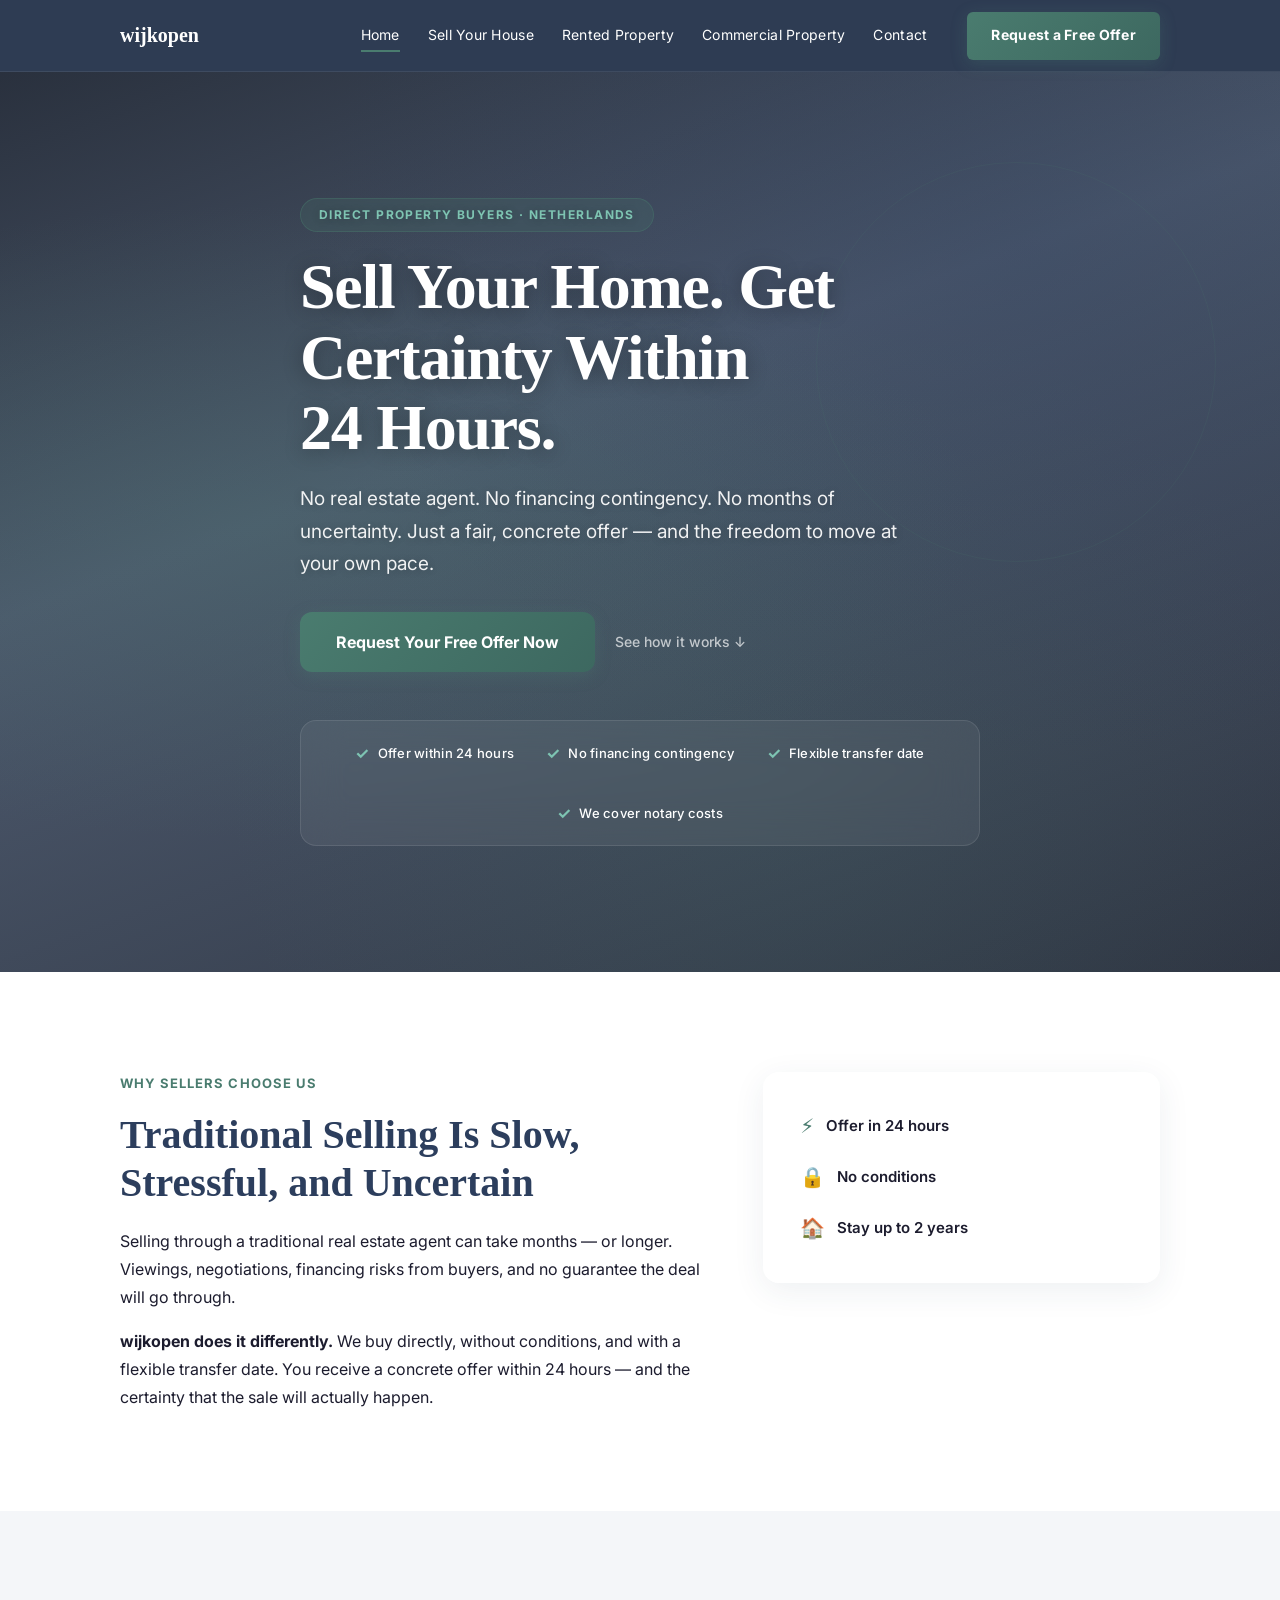
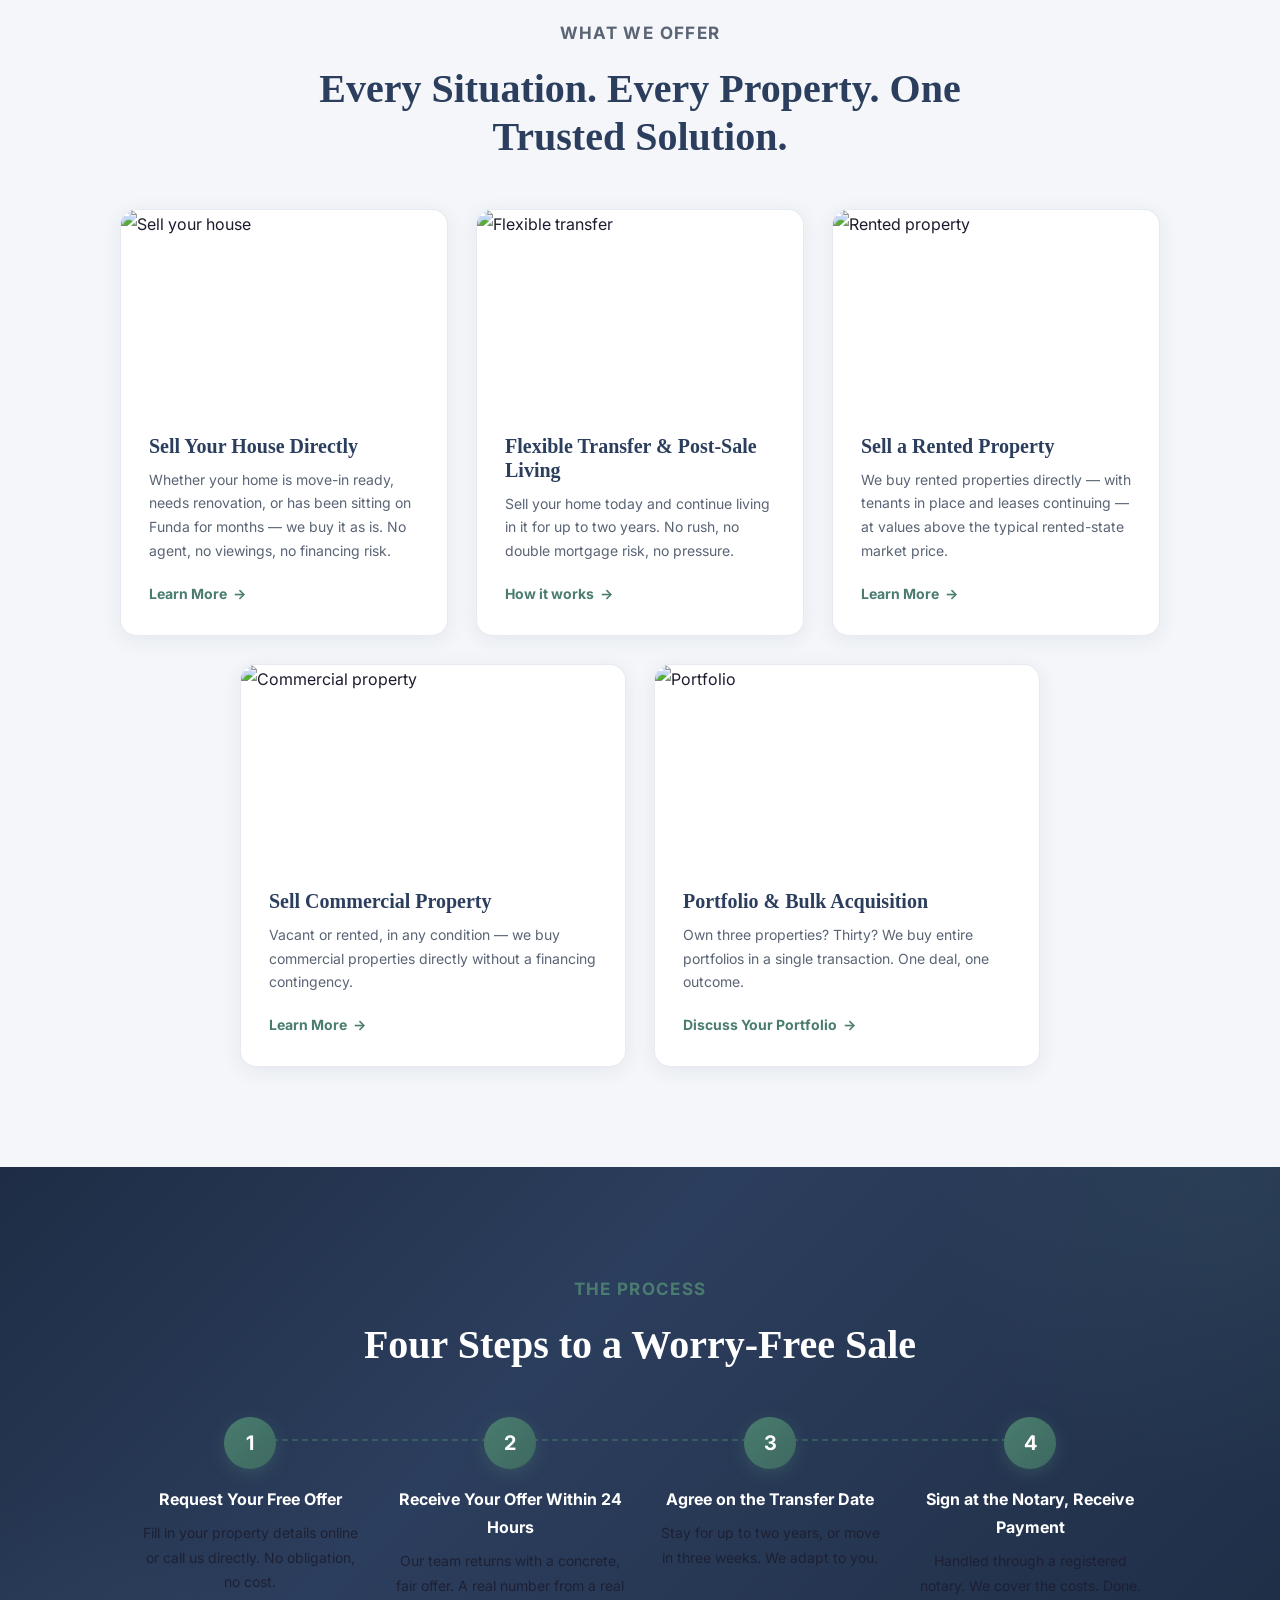
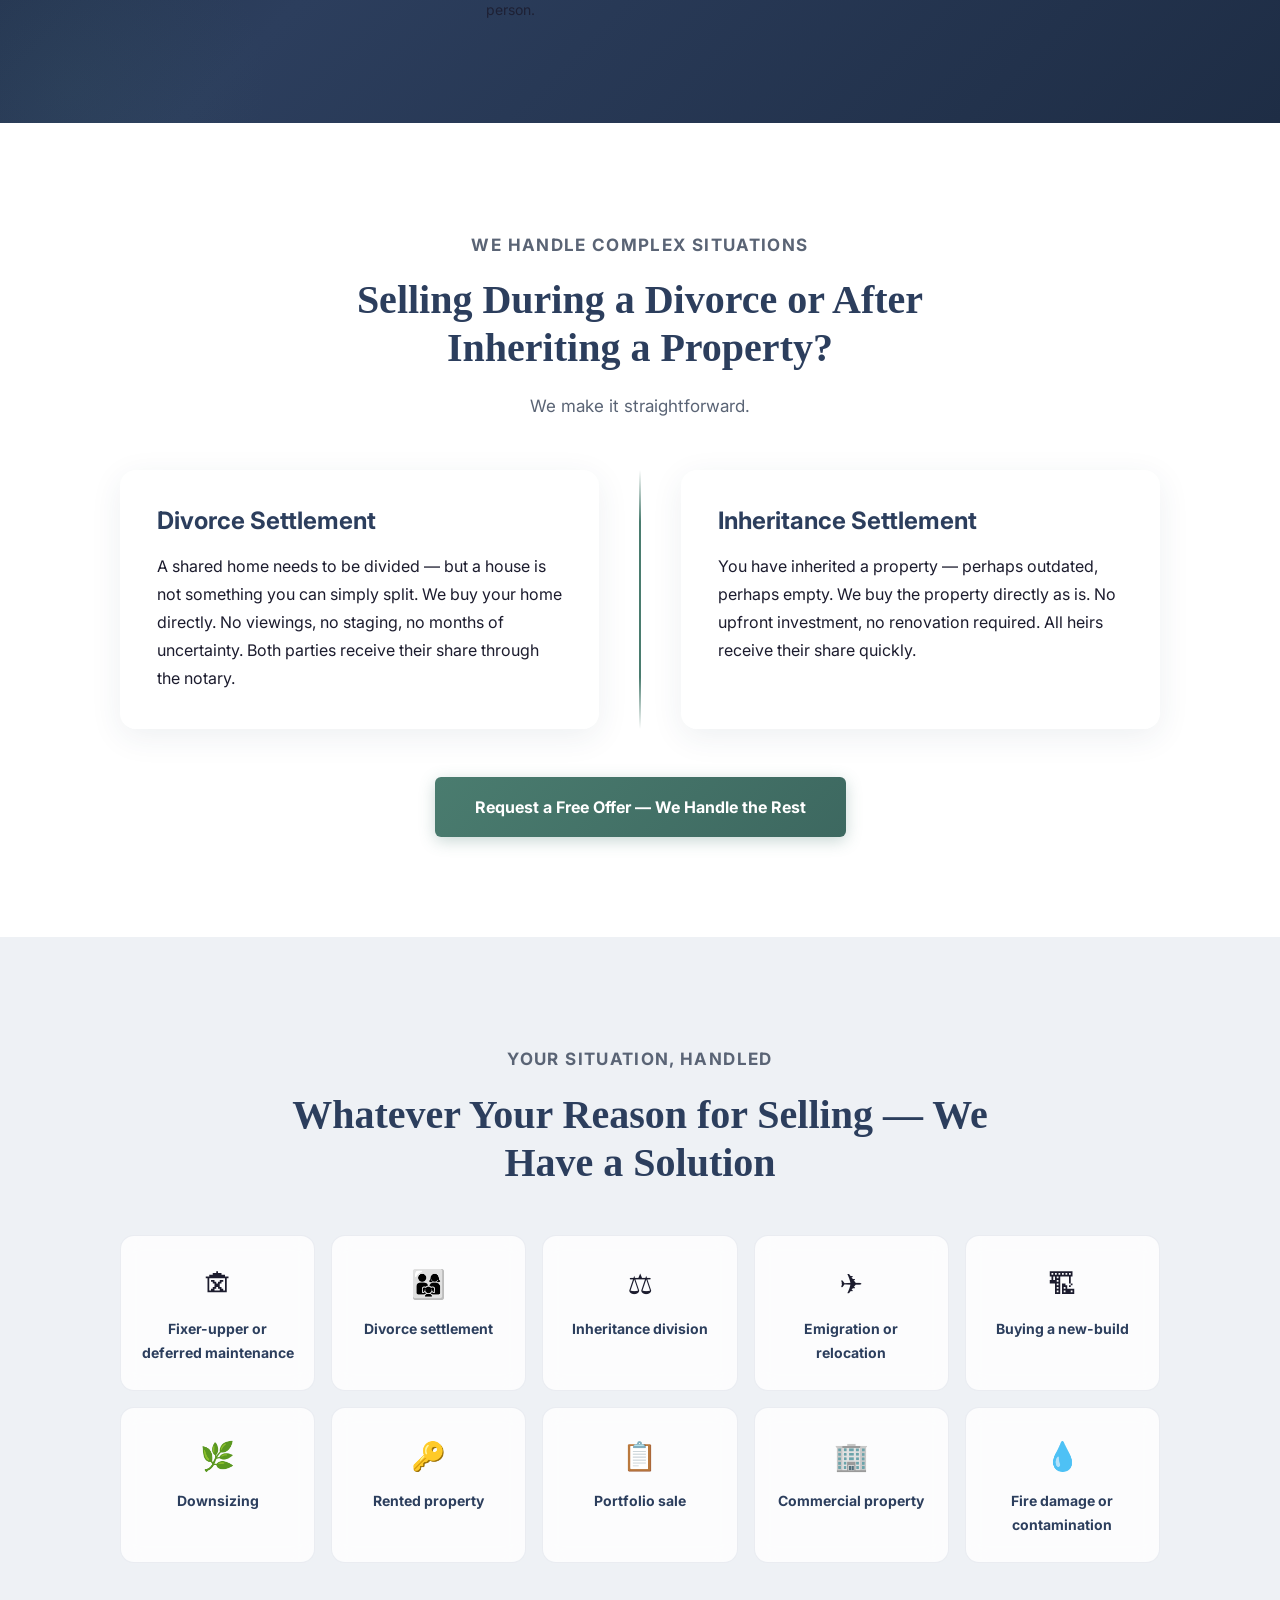
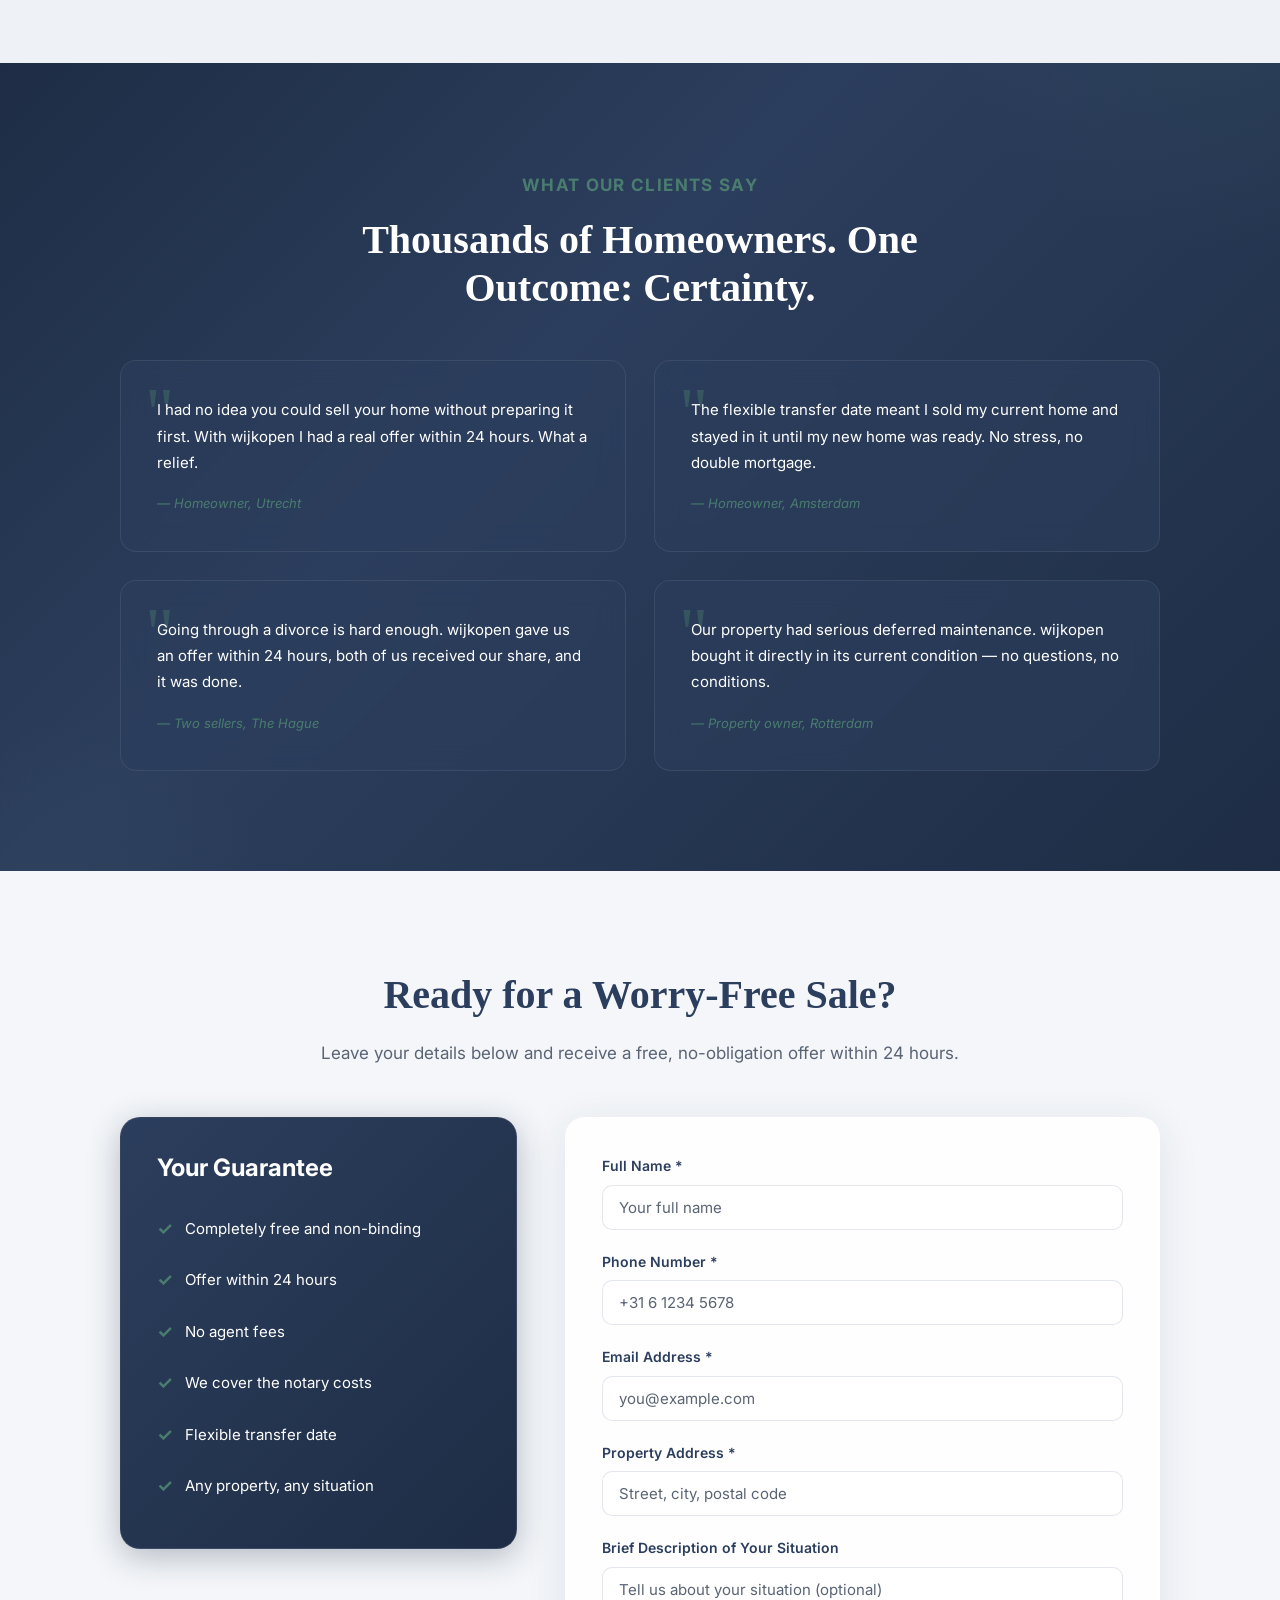
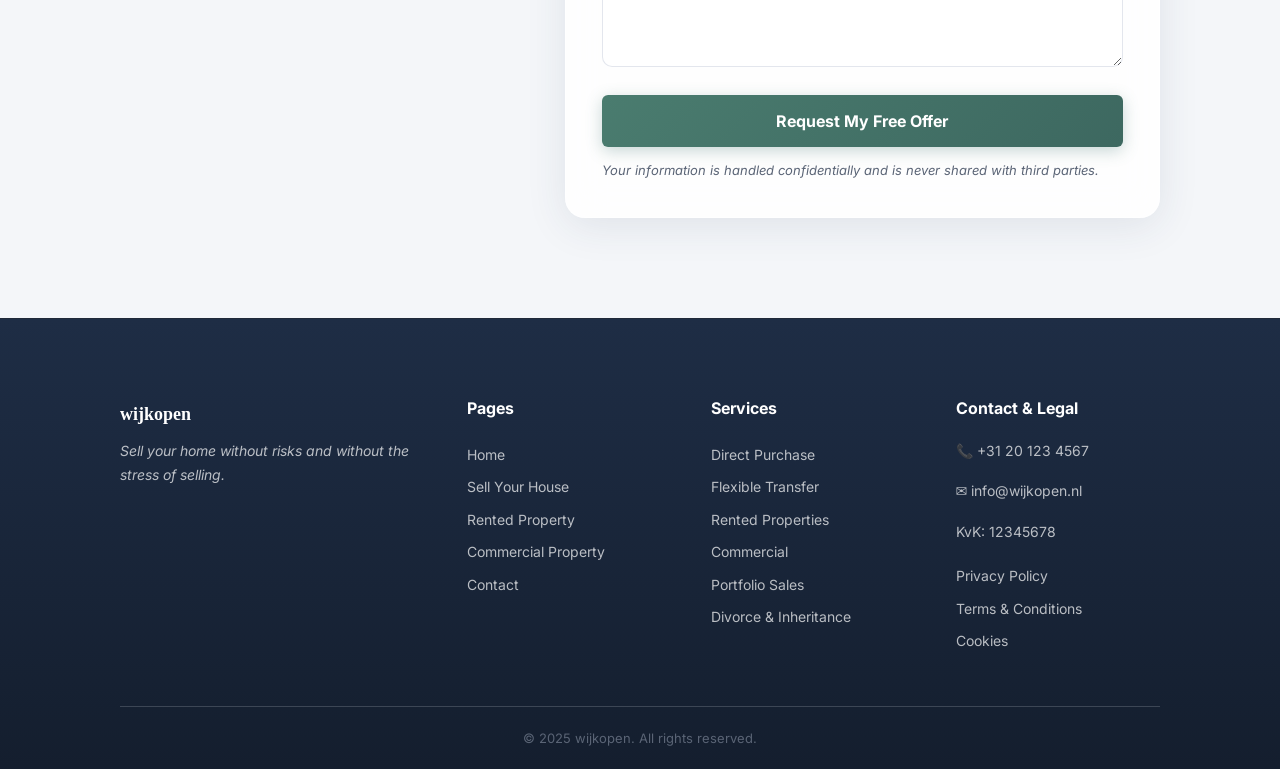
==== commit 3c693714: "upgraded the homepage" ====
--- a/index.html
+++ b/index.html
@@ -7,10 +7,11 @@
   <title>wijkopen — Sell Your Property With Certainty</title>
   <link href="https://fonts.googleapis.com/css2?family=Inter:wght@400;500;600;700&display=swap" rel="stylesheet">
   <link rel="stylesheet" href="css/styles.css">
+  <link rel="stylesheet" href="css/modern.css">
 </head>
 <body>
 
-  <!-- ════ NAVIGATION ════ -->
+  <!-- NAV -->
   <nav class="nav" id="main-nav">
     <div class="container">
       <a href="index.html" class="nav__logo">wijkopen</a>
@@ -23,14 +24,12 @@
         <a href="rented-property.html">Rented Property</a>
         <a href="commercial-property.html">Commercial Property</a>
         <a href="contact.html">Contact</a>
-        <span class="nav__cta">
-          <a href="contact.html" class="btn btn-primary">Request a Free Offer</a>
-        </span>
+        <span class="nav__cta"><a href="contact.html" class="btn btn-primary">Request a Free Offer</a></span>
       </div>
     </div>
   </nav>
 
-  <!-- ════ HERO ════ -->
+  <!-- HERO -->
   <section class="hero" id="hero" style="background-image:url('https://images.unsplash.com/photo-1560448204-e02f11c3d0e2?auto=format&fit=crop&w=1920&q=80');">
     <div class="hero__overlay"></div>
     <div class="container">
@@ -52,17 +51,17 @@
     </div>
   </section>
 
-  <!-- ════ THE PROBLEM WE SOLVE ════ -->
+  <!-- PROBLEM WE SOLVE -->
   <section class="section section--white" id="why-us">
     <div class="container">
       <div class="two-col two-col--60-40 fade-in">
         <div>
           <p class="eyebrow">Why Sellers Choose Us</p>
           <h2>Traditional Selling Is Slow, Stressful, and Uncertain</h2>
-          <p>Selling through a traditional real estate agent can take months — or longer. Viewings, negotiations, financing risks from buyers, and no guarantee the deal will go through. And if the buyer's financing falls through after ten weeks, you start all over again. Nobody knows what the market will look like by then.</p>
+          <p>Selling through a traditional real estate agent can take months — or longer. Viewings, negotiations, financing risks from buyers, and no guarantee the deal will go through.</p>
           <p><strong>wijkopen does it differently.</strong> We buy directly, without conditions, and with a flexible transfer date. You receive a concrete offer within 24 hours — and the certainty that the sale will actually happen.</p>
         </div>
-        <div class="pull-quote">
+        <div class="glass-card">
           <div class="stat-card">
             <div class="stat-item"><span class="stat-icon">⚡</span> Offer in 24 hours</div>
             <div class="stat-item"><span class="stat-icon">🔒</span> No conditions</div>
@@ -73,52 +72,72 @@
     </div>
   </section>
 
-  <!-- ════ OUR 5 CORE SERVICES ════ -->
+  <!-- 5 CORE SERVICES — IMAGE CARDS -->
   <section class="section section--bg" id="services">
     <div class="container">
       <div class="section-header fade-in">
         <p class="eyebrow">What We Offer</p>
         <h2>Every Situation. Every Property. One Trusted Solution.</h2>
       </div>
-      <div class="services-grid fade-in">
-        <div class="card">
-          <div class="card__icon">🏠</div>
-          <h3 class="card__title">Sell Your House Directly</h3>
-          <p class="card__body">Whether your home is move-in ready, needs renovation, or has been sitting on Funda for months — we buy it as is. No agent, no viewings, no financing risk.</p>
-          <a href="sell-your-house.html" class="card__link">Learn More →</a>
-        </div>
-        <div class="card">
-          <div class="card__icon">⏳</div>
-          <h3 class="card__title">Flexible Transfer & Post-Sale Living</h3>
-          <p class="card__body">Sell your home today and continue living in it for up to two years. No rush, no double mortgage risk, no pressure. You choose the transfer date.</p>
-          <a href="sell-your-house.html#flexible-transfer" class="card__link">How it works →</a>
-        </div>
-        <div class="card">
-          <div class="card__icon">🔑</div>
-          <h3 class="card__title">Sell a Rented Property</h3>
-          <p class="card__body">We buy rented properties directly — with tenants in place and leases continuing — at values above the typical rented-state market price.</p>
-          <a href="rented-property.html" class="card__link">Learn More →</a>
-        </div>
-      </div>
-      <div class="services-grid-bottom fade-in">
-        <div class="card">
-          <div class="card__icon">🏢</div>
-          <h3 class="card__title">Sell Commercial Property</h3>
-          <p class="card__body">Vacant or rented, in any condition — we buy commercial properties directly without a financing contingency. Immediate clarity, immediate certainty.</p>
-          <a href="commercial-property.html" class="card__link">Learn More →</a>
-        </div>
-        <div class="card">
-          <div class="card__icon">📋</div>
-          <h3 class="card__title">Portfolio & Bulk Acquisition</h3>
-          <p class="card__body">Own three properties? Thirty? We buy entire portfolios in a single transaction. One deal, one point of contact, one outcome.</p>
-          <a href="contact.html" class="card__link">Discuss Your Portfolio →</a>
-        </div>
-      </div>
-    </div>
-  </section>
-
-  <!-- ════ HOW IT WORKS ════ -->
-  <section class="section section--navy-deep" id="process">
+      <div class="img-cards-grid fade-in">
+        <div class="img-card">
+          <div class="img-card__image-wrap">
+            <img src="https://images.unsplash.com/photo-1570129477492-45c003edd2be?auto=format&fit=crop&w=600&q=80" alt="Sell your house" class="img-card__image">
+          </div>
+          <div class="img-card__body">
+            <h3 class="img-card__title">Sell Your House Directly</h3>
+            <p class="img-card__text">Whether your home is move-in ready, needs renovation, or has been sitting on Funda for months — we buy it as is. No agent, no viewings, no financing risk.</p>
+            <a href="sell-your-house.html" class="img-card__link">Learn More <span>→</span></a>
+          </div>
+        </div>
+        <div class="img-card">
+          <div class="img-card__image-wrap">
+            <img src="https://images.unsplash.com/photo-1600585154340-be6161a56a0c?auto=format&fit=crop&w=600&q=80" alt="Flexible transfer" class="img-card__image">
+          </div>
+          <div class="img-card__body">
+            <h3 class="img-card__title">Flexible Transfer & Post-Sale Living</h3>
+            <p class="img-card__text">Sell your home today and continue living in it for up to two years. No rush, no double mortgage risk, no pressure.</p>
+            <a href="sell-your-house.html#flexible-transfer" class="img-card__link">How it works <span>→</span></a>
+          </div>
+        </div>
+        <div class="img-card">
+          <div class="img-card__image-wrap">
+            <img src="https://images.unsplash.com/photo-1545324418-cc1a3fa10c00?auto=format&fit=crop&w=600&q=80" alt="Rented property" class="img-card__image">
+          </div>
+          <div class="img-card__body">
+            <h3 class="img-card__title">Sell a Rented Property</h3>
+            <p class="img-card__text">We buy rented properties directly — with tenants in place and leases continuing — at values above the typical rented-state market price.</p>
+            <a href="rented-property.html" class="img-card__link">Learn More <span>→</span></a>
+          </div>
+        </div>
+      </div>
+      <div class="img-cards-grid-2 fade-in">
+        <div class="img-card">
+          <div class="img-card__image-wrap">
+            <img src="https://images.unsplash.com/photo-1486406146926-c627a92ad1ab?auto=format&fit=crop&w=600&q=80" alt="Commercial property" class="img-card__image">
+          </div>
+          <div class="img-card__body">
+            <h3 class="img-card__title">Sell Commercial Property</h3>
+            <p class="img-card__text">Vacant or rented, in any condition — we buy commercial properties directly without a financing contingency.</p>
+            <a href="commercial-property.html" class="img-card__link">Learn More <span>→</span></a>
+          </div>
+        </div>
+        <div class="img-card">
+          <div class="img-card__image-wrap">
+            <img src="https://images.unsplash.com/photo-1560518883-ce09059eeffa?auto=format&fit=crop&w=600&q=80" alt="Portfolio" class="img-card__image">
+          </div>
+          <div class="img-card__body">
+            <h3 class="img-card__title">Portfolio & Bulk Acquisition</h3>
+            <p class="img-card__text">Own three properties? Thirty? We buy entire portfolios in a single transaction. One deal, one outcome.</p>
+            <a href="contact.html" class="img-card__link">Discuss Your Portfolio <span>→</span></a>
+          </div>
+        </div>
+      </div>
+    </div>
+  </section>
+
+  <!-- HOW IT WORKS -->
+  <section class="section section--gradient" id="process">
     <div class="container">
       <div class="section-header section-header--white fade-in">
         <p class="eyebrow" style="color:var(--color-green);">The Process</p>
@@ -129,31 +148,31 @@
           <div class="timeline__number">1</div>
           <div class="timeline__line"></div>
           <div class="timeline__label" style="color:#fff;">Request Your Free Offer</div>
-          <p class="timeline__desc">Fill in your property details online or call us directly. No obligation, no cost. Takes under two minutes.</p>
+          <p class="timeline__desc">Fill in your property details online or call us directly. No obligation, no cost.</p>
         </div>
         <div class="timeline__step">
           <div class="timeline__number">2</div>
           <div class="timeline__line"></div>
           <div class="timeline__label" style="color:#fff;">Receive Your Offer Within 24 Hours</div>
-          <p class="timeline__desc">Our team assesses your property and returns with a concrete, fair offer. A real number from a real person.</p>
+          <p class="timeline__desc">Our team returns with a concrete, fair offer. A real number from a real person.</p>
         </div>
         <div class="timeline__step">
           <div class="timeline__number">3</div>
           <div class="timeline__line"></div>
           <div class="timeline__label" style="color:#fff;">Agree on the Transfer Date</div>
-          <p class="timeline__desc">You choose when you want to transfer. Stay for up to two years, or move in three weeks. We adapt to your situation.</p>
+          <p class="timeline__desc">Stay for up to two years, or move in three weeks. We adapt to you.</p>
         </div>
         <div class="timeline__step">
           <div class="timeline__number">4</div>
           <div class="timeline__line"></div>
           <div class="timeline__label" style="color:#fff;">Sign at the Notary, Receive Payment</div>
-          <p class="timeline__desc">Everything is handled through a registered notary. We cover the notary costs. You sign. Done.</p>
-        </div>
-      </div>
-    </div>
-  </section>
-
-  <!-- ════ DIVORCE & INHERITANCE ════ -->
+          <p class="timeline__desc">Handled through a registered notary. We cover the costs. Done.</p>
+        </div>
+      </div>
+    </div>
+  </section>
+
+  <!-- DIVORCE & INHERITANCE -->
   <section class="section section--white" id="complex-situations">
     <div class="container">
       <div class="section-header fade-in">
@@ -162,16 +181,14 @@
         <p>We make it straightforward.</p>
       </div>
       <div class="split-section fade-in">
-        <div>
+        <div class="glass-card">
           <h3 style="color:var(--color-navy); margin-bottom:16px;">Divorce Settlement</h3>
-          <p>A shared home needs to be divided — but a house is not something you can simply split. Normally this means hiring an agent, waiting months for viewings, and negotiating the sale price with strangers while both of you just want to move on.</p>
-          <p>We buy your home directly. No viewings, no staging, no months of uncertainty. Both parties receive their share, and everything is handled cleanly through the notary. A concrete offer within 24 hours.</p>
+          <p>A shared home needs to be divided — but a house is not something you can simply split. We buy your home directly. No viewings, no staging, no months of uncertainty. Both parties receive their share through the notary.</p>
         </div>
         <div class="split-divider"></div>
-        <div>
+        <div class="glass-card">
           <h3 style="color:var(--color-navy); margin-bottom:16px;">Inheritance Settlement</h3>
-          <p>You have inherited a property — perhaps outdated, perhaps empty for some time — and the estate needs to be divided. Fixed costs keep running with no income coming in.</p>
-          <p>We buy the property directly as is. No upfront investment, no estate complications, no renovation required. Everything is handled neatly through the notary so all heirs can receive their share and move forward quickly.</p>
+          <p>You have inherited a property — perhaps outdated, perhaps empty. We buy the property directly as is. No upfront investment, no renovation required. All heirs receive their share quickly.</p>
         </div>
       </div>
       <div class="text-center fade-in" style="margin-top:48px;">
@@ -180,7 +197,7 @@
     </div>
   </section>
 
-  <!-- ════ ALL SITUATIONS ════ -->
+  <!-- ALL SITUATIONS -->
   <section class="section section--bg-alt" id="situations">
     <div class="container">
       <div class="section-header fade-in">
@@ -202,8 +219,8 @@
     </div>
   </section>
 
-  <!-- ════ TESTIMONIALS ════ -->
-  <section class="section section--navy-deep" id="testimonials">
+  <!-- TESTIMONIALS -->
+  <section class="section section--gradient" id="testimonials">
     <div class="container">
       <div class="section-header section-header--white fade-in">
         <p class="eyebrow" style="color:var(--color-green);">What Our Clients Say</p>
@@ -212,29 +229,29 @@
       <div class="testimonials-grid fade-in">
         <div class="testimonial">
           <div class="testimonial__quote-mark">"</div>
-          <p class="testimonial__text">I had no idea you could sell your home without preparing it first. I always thought you had to stage, photograph, and wait months. With wijkopen I had a real offer within 24 hours. What a relief.</p>
+          <p class="testimonial__text">I had no idea you could sell your home without preparing it first. With wijkopen I had a real offer within 24 hours. What a relief.</p>
           <p class="testimonial__author">— Homeowner, Utrecht</p>
         </div>
         <div class="testimonial">
           <div class="testimonial__quote-mark">"</div>
-          <p class="testimonial__text">I was buying a new-build and could not risk owning two homes at once. The flexible transfer date meant I sold my current home and stayed in it until my new home was ready. No stress, no double mortgage.</p>
+          <p class="testimonial__text">The flexible transfer date meant I sold my current home and stayed in it until my new home was ready. No stress, no double mortgage.</p>
           <p class="testimonial__author">— Homeowner, Amsterdam</p>
         </div>
         <div class="testimonial">
           <div class="testimonial__quote-mark">"</div>
-          <p class="testimonial__text">Going through a divorce is hard enough. We did not want months of viewings on top of it. wijkopen gave us an offer within 24 hours, both of us received our share, and it was done. No disputes, no delays.</p>
+          <p class="testimonial__text">Going through a divorce is hard enough. wijkopen gave us an offer within 24 hours, both of us received our share, and it was done.</p>
           <p class="testimonial__author">— Two sellers, The Hague</p>
         </div>
         <div class="testimonial">
           <div class="testimonial__quote-mark">"</div>
-          <p class="testimonial__text">Our property had serious deferred maintenance and had been on Funda for months with no offers. wijkopen bought it directly in its current condition — no questions, no conditions. We finally had certainty.</p>
+          <p class="testimonial__text">Our property had serious deferred maintenance. wijkopen bought it directly in its current condition — no questions, no conditions.</p>
           <p class="testimonial__author">— Property owner, Rotterdam</p>
         </div>
       </div>
     </div>
   </section>
 
-  <!-- ════ LEAD CAPTURE / FINAL CTA ════ -->
+  <!-- LEAD CAPTURE -->
   <section class="section section--bg" id="contact-form">
     <div class="container">
       <div class="section-header fade-in">
@@ -283,7 +300,7 @@
     </div>
   </section>
 
-  <!-- ════ FOOTER ════ -->
+  <!-- FOOTER -->
   <footer class="footer" id="footer">
     <div class="container">
       <div class="footer__grid">
@@ -311,16 +328,14 @@
         <div class="footer__col">
           <h4>Contact & Legal</h4>
           <p>📞 +31 20 123 4567</p>
-          <p>✉️ info@zekerhoeven.nl</p>
+          <p>✉️ info@wijkopen.nl</p>
           <p>KvK: 12345678</p>
           <a href="#">Privacy Policy</a>
           <a href="#">Terms & Conditions</a>
           <a href="#">Cookies</a>
         </div>
       </div>
-      <div class="footer__bottom">
-        © 2025 wijkopen. All rights reserved.
-      </div>
+      <div class="footer__bottom">© 2025 wijkopen. All rights reserved.</div>
     </div>
   </footer>
 
--- a/css/modern.css
+++ b/css/modern.css
@@ -0,0 +1,452 @@
+/* ═══ MODERN GLASSMORPHISM OVERRIDES ═══ */
+
+/* Smooth global feel */
+body { background: linear-gradient(135deg, #f0f2f7 0%, #e8ecf4 50%, #f4f6f9 100%); }
+
+/* Nav glassmorphism */
+.nav {
+  background: rgba(30, 45, 69, 0.92);
+  backdrop-filter: blur(20px);
+  -webkit-backdrop-filter: blur(20px);
+  border-bottom: 1px solid rgba(255,255,255,0.08);
+}
+.nav--scrolled {
+  background: rgba(30, 45, 69, 0.98);
+  box-shadow: 0 4px 30px rgba(0,0,0,0.25);
+}
+
+/* ═══ HERO — MODERN REDESIGN ═══ */
+.hero {
+  min-height: 100vh;
+  overflow: hidden;
+  position: relative;
+}
+/* Animated gradient mesh overlay */
+.hero::before {
+  content: '';
+  position: absolute;
+  inset: 0;
+  background:
+    radial-gradient(ellipse at 20% 50%, rgba(74,124,111,0.25) 0%, transparent 50%),
+    radial-gradient(ellipse at 80% 20%, rgba(44,62,93,0.3) 0%, transparent 50%),
+    radial-gradient(ellipse at 60% 80%, rgba(74,124,111,0.15) 0%, transparent 50%);
+  z-index: 2;
+  animation: heroMesh 12s ease-in-out infinite alternate;
+}
+@keyframes heroMesh {
+  0% { opacity: 0.7; }
+  100% { opacity: 1; }
+}
+/* Dark overlay for strong text contrast */
+.hero__overlay {
+  background: linear-gradient(160deg, rgba(14,22,36,0.88) 0%, rgba(30,45,69,0.78) 40%, rgba(14,22,36,0.85) 100%);
+  opacity: 1;
+}
+/* Decorative geometric shapes */
+.hero::after {
+  content: '';
+  position: absolute;
+  top: 10%;
+  right: 5%;
+  width: 400px;
+  height: 400px;
+  border: 1px solid rgba(74,124,111,0.15);
+  border-radius: 50%;
+  z-index: 2;
+  animation: heroCircle 20s linear infinite;
+}
+@keyframes heroCircle {
+  0% { transform: rotate(0deg) scale(1); }
+  50% { transform: rotate(180deg) scale(1.1); }
+  100% { transform: rotate(360deg) scale(1); }
+}
+/* Hero content — solid white for max readability */
+.hero__content {
+  position: relative;
+  z-index: 3;
+}
+.hero__content h1 {
+  font-size: clamp(38px, 5vw, 66px);
+  color: #ffffff;
+  text-shadow: 0 2px 20px rgba(0,0,0,0.3);
+  -webkit-text-fill-color: #ffffff;
+  background: none;
+  line-height: 1.1;
+  letter-spacing: -0.02em;
+  margin-bottom: 20px;
+}
+.hero__content p {
+  color: rgba(255,255,255,0.92);
+  font-size: 19px;
+  text-shadow: 0 1px 8px rgba(0,0,0,0.2);
+  line-height: 1.7;
+}
+/* Eyebrow pill badge */
+.hero__content .eyebrow {
+  display: inline-block;
+  background: rgba(74,124,111,0.2);
+  border: 1px solid rgba(74,124,111,0.4);
+  padding: 6px 18px;
+  border-radius: 50px;
+  color: #7ec4b2;
+  font-size: 12px;
+  letter-spacing: 0.12em;
+  margin-bottom: 20px;
+  backdrop-filter: blur(8px);
+}
+/* Trust strip glassmorphism */
+.trust-strip {
+  background: rgba(255,255,255,0.06);
+  backdrop-filter: blur(20px);
+  -webkit-backdrop-filter: blur(20px);
+  border: 1px solid rgba(255,255,255,0.1);
+  border-radius: 16px;
+  padding: 18px 28px;
+}
+.trust-strip__item {
+  font-size: 13px;
+  font-weight: 500;
+  letter-spacing: 0.02em;
+}
+.trust-strip__check {
+  color: #7ec4b2;
+  font-size: 16px;
+}
+/* Short hero variant */
+.hero--short {
+  min-height: 380px;
+  display: flex;
+  align-items: center;
+}
+.hero--short::after { display: none; }
+.hero--short .hero__content h1 {
+  font-size: clamp(32px, 4vw, 52px);
+}
+/* Scroll link */
+.hero__scroll-link {
+  color: rgba(255,255,255,0.8);
+  font-size: 14px;
+  font-weight: 500;
+  transition: color 0.2s;
+  display: inline-flex;
+  align-items: center;
+  gap: 6px;
+}
+.hero__scroll-link:hover { color: #7ec4b2; }
+/* Hero actions */
+.hero__actions {
+  display: flex;
+  gap: 20px;
+  align-items: center;
+  margin-bottom: 8px;
+}
+.hero__actions .btn-primary {
+  font-size: 16px;
+  padding: 16px 36px;
+  border-radius: 12px;
+}
+
+/* ═══ IMAGE CARDS ═══ */
+.img-card {
+  position: relative;
+  border-radius: 16px;
+  overflow: hidden;
+  background: #fff;
+  border: 1px solid rgba(216,220,230,0.6);
+  box-shadow: 0 4px 20px rgba(44,62,93,0.08);
+  transition: transform 0.35s cubic-bezier(.22,.61,.36,1), box-shadow 0.35s ease;
+}
+.img-card:hover {
+  transform: translateY(-8px);
+  box-shadow: 0 20px 50px rgba(44,62,93,0.18);
+  border-color: var(--color-green);
+}
+.img-card__image {
+  width: 100%;
+  height: 200px;
+  object-fit: cover;
+  display: block;
+  transition: transform 0.5s ease;
+}
+.img-card:hover .img-card__image { transform: scale(1.05); }
+.img-card__image-wrap { overflow: hidden; position: relative; }
+.img-card__image-wrap::after {
+  content: '';
+  position: absolute;
+  bottom: 0; left: 0; right: 0; height: 60px;
+  background: linear-gradient(transparent, rgba(255,255,255,0.9));
+}
+.img-card__body { padding: 24px 28px 28px; }
+.img-card__title {
+  font-family: var(--font-display);
+  font-size: 20px;
+  font-weight: 700;
+  color: var(--color-navy);
+  margin-bottom: 10px;
+}
+.img-card__text {
+  font-size: 14px;
+  color: var(--color-muted);
+  line-height: 1.7;
+  margin-bottom: 16px;
+}
+.img-card__link {
+  display: inline-flex;
+  align-items: center;
+  gap: 6px;
+  color: var(--color-green);
+  font-weight: 700;
+  font-size: 14px;
+  transition: gap 0.2s;
+}
+.img-card__link:hover { gap: 10px; color: var(--color-green-hover); }
+
+/* Image card grid */
+.img-cards-grid {
+  display: grid;
+  grid-template-columns: repeat(3, 1fr);
+  gap: 28px;
+}
+.img-cards-grid-2 {
+  display: grid;
+  grid-template-columns: repeat(2, 1fr);
+  gap: 28px;
+  max-width: 800px;
+  margin: 28px auto 0;
+}
+
+/* ═══ GLASS CARDS ═══ */
+.glass-card {
+  background: rgba(255,255,255,0.7);
+  backdrop-filter: blur(20px);
+  -webkit-backdrop-filter: blur(20px);
+  border: 1px solid rgba(255,255,255,0.4);
+  border-radius: 16px;
+  padding: 36px;
+  box-shadow: 0 8px 32px rgba(44,62,93,0.08);
+  transition: transform 0.3s ease, box-shadow 0.3s ease;
+}
+.glass-card:hover {
+  transform: translateY(-4px);
+  box-shadow: 0 16px 48px rgba(44,62,93,0.14);
+}
+
+/* Glass dark variant */
+.glass-card--dark {
+  background: rgba(44,62,93,0.4);
+  border: 1px solid rgba(255,255,255,0.1);
+}
+.glass-card--dark h3, .glass-card--dark p { color: #fff; }
+
+/* ═══ MODERN SECTION BACKGROUNDS ═══ */
+.section--gradient {
+  background: linear-gradient(135deg, #1E2D45 0%, #2C3E5D 40%, #1E2D45 100%);
+  position: relative;
+  overflow: hidden;
+}
+.section--gradient::before {
+  content: '';
+  position: absolute;
+  top: -50%;
+  right: -20%;
+  width: 600px;
+  height: 600px;
+  border-radius: 50%;
+  background: radial-gradient(circle, rgba(74,124,111,0.12) 0%, transparent 70%);
+}
+.section--gradient::after {
+  content: '';
+  position: absolute;
+  bottom: -30%;
+  left: -10%;
+  width: 400px;
+  height: 400px;
+  border-radius: 50%;
+  background: radial-gradient(circle, rgba(74,124,111,0.08) 0%, transparent 70%);
+}
+.section--gradient .container { position: relative; z-index: 1; }
+
+/* ═══ MODERN TESTIMONIALS ═══ */
+.testimonial {
+  background: rgba(44,62,93,0.6);
+  backdrop-filter: blur(12px);
+  -webkit-backdrop-filter: blur(12px);
+  border: 1px solid rgba(255,255,255,0.08);
+  border-radius: 16px;
+  padding: 36px;
+}
+.testimonial:hover {
+  background: rgba(44,62,93,0.75);
+  border-color: rgba(74,124,111,0.3);
+}
+
+/* ═══ MODERN TILES ═══ */
+.tile {
+  background: rgba(255,255,255,0.8);
+  backdrop-filter: blur(10px);
+  -webkit-backdrop-filter: blur(10px);
+  border: 1px solid rgba(216,220,230,0.5);
+  border-radius: 14px;
+  padding: 24px 16px;
+  transition: all 0.3s ease;
+}
+.tile:hover {
+  background: var(--color-green-light);
+  border-color: var(--color-green);
+  transform: translateY(-4px);
+  box-shadow: 0 8px 24px rgba(74,124,111,0.12);
+}
+
+/* ═══ MODERN TIMELINE ═══ */
+.timeline__number {
+  width: 52px;
+  height: 52px;
+  font-size: 20px;
+  background: linear-gradient(135deg, var(--color-green) 0%, var(--color-green-hover) 100%);
+  box-shadow: 0 4px 16px rgba(74,124,111,0.35);
+}
+
+/* ═══ MODERN FORM ═══ */
+.form-card {
+  background: rgba(255,255,255,0.85);
+  backdrop-filter: blur(20px);
+  -webkit-backdrop-filter: blur(20px);
+  border: 1px solid rgba(255,255,255,0.5);
+  border-radius: 20px;
+  box-shadow: 0 8px 40px rgba(44,62,93,0.1);
+}
+.form-group input, .form-group select, .form-group textarea {
+  border-radius: 10px;
+  border: 1px solid rgba(216,220,230,0.7);
+  background: rgba(255,255,255,0.9);
+  transition: all 0.25s ease;
+}
+.form-group input:focus, .form-group select:focus, .form-group textarea:focus {
+  border-color: var(--color-green);
+  box-shadow: 0 0 0 4px rgba(74,124,111,0.12);
+  background: #fff;
+}
+
+/* ═══ MODERN TRUST CARD ═══ */
+.trust-card {
+  background: linear-gradient(135deg, var(--color-navy) 0%, var(--color-navy-deep) 100%);
+  border-radius: 20px;
+  border: 1px solid rgba(255,255,255,0.08);
+  box-shadow: 0 8px 32px rgba(30,45,69,0.3);
+}
+
+/* ═══ MODERN BUTTONS ═══ */
+.btn-primary {
+  background: linear-gradient(135deg, var(--color-green) 0%, var(--color-green-hover) 100%);
+  border: none;
+  box-shadow: 0 4px 16px rgba(74,124,111,0.3);
+  transition: all 0.25s ease;
+}
+.btn-primary:hover {
+  background: linear-gradient(135deg, var(--color-green-hover) 0%, var(--color-green-active) 100%);
+  box-shadow: 0 6px 24px rgba(74,124,111,0.45);
+  transform: translateY(-2px);
+}
+.btn-primary:active { transform: translateY(0); }
+
+/* ═══ MODERN PULL QUOTE ═══ */
+.pull-quote {
+  background: rgba(255,255,255,0.6);
+  backdrop-filter: blur(16px);
+  border-radius: 16px;
+  border: 1px solid rgba(216,220,230,0.5);
+  border-left: 4px solid var(--color-green);
+}
+.pull-quote--navy {
+  background: linear-gradient(135deg, var(--color-navy) 0%, var(--color-navy-deep) 100%);
+  border: 1px solid rgba(255,255,255,0.08);
+  border-left: 4px solid var(--color-green);
+}
+
+/* ═══ MODERN FOOTER ═══ */
+.footer {
+  background: linear-gradient(180deg, var(--color-navy-deep) 0%, #141e2e 100%);
+  border-top: 1px solid rgba(255,255,255,0.05);
+}
+
+/* ═══ MODERN CTA BAND ═══ */
+.cta-band {
+  background: linear-gradient(135deg, #1E2D45 0%, #2C3E5D 50%, #1E2D45 100%);
+  position: relative;
+  overflow: hidden;
+}
+.cta-band::before {
+  content: '';
+  position: absolute;
+  top: 50%; left: 50%;
+  transform: translate(-50%, -50%);
+  width: 600px; height: 600px;
+  border-radius: 50%;
+  background: radial-gradient(circle, rgba(74,124,111,0.15) 0%, transparent 70%);
+}
+.cta-band .container { position: relative; z-index: 1; }
+
+/* ═══ FADE IN ENHANCEMENTS ═══ */
+.fade-in {
+  opacity: 0;
+  transform: translateY(32px);
+  transition: opacity 0.7s cubic-bezier(.22,.61,.36,1), transform 0.7s cubic-bezier(.22,.61,.36,1);
+}
+.fade-in.visible { opacity: 1; transform: translateY(0); }
+
+/* ═══ SPLIT SECTION MODERN ═══ */
+.split-divider {
+  width: 2px;
+  background: linear-gradient(180deg, transparent 0%, var(--color-green) 20%, var(--color-green) 80%, transparent 100%);
+}
+
+/* ═══ COMPARISON TABLE MODERN ═══ */
+.compare-table {
+  border-radius: 16px;
+  overflow: hidden;
+  border: 1px solid rgba(216,220,230,0.5);
+  box-shadow: 0 4px 20px rgba(44,62,93,0.08);
+}
+.compare-table th {
+  background: linear-gradient(135deg, var(--color-navy) 0%, var(--color-navy-deep) 100%);
+}
+
+/* ═══ SUCCESS PAGE ═══ */
+.success-card {
+  border-radius: 24px;
+  background: rgba(255,255,255,0.85);
+  backdrop-filter: blur(20px);
+  -webkit-backdrop-filter: blur(20px);
+  border: 1px solid rgba(255,255,255,0.5);
+  box-shadow: 0 20px 60px rgba(44,62,93,0.15);
+}
+.success-check {
+  background: linear-gradient(135deg, var(--color-green-light) 0%, rgba(74,124,111,0.2) 100%);
+  box-shadow: 0 4px 20px rgba(74,124,111,0.2);
+}
+
+/* ═══ WHO CARDS MODERN ═══ */
+.who-card {
+  border-top: 3px solid transparent;
+  background: rgba(255,255,255,0.8);
+  backdrop-filter: blur(10px);
+  border-radius: 16px;
+  border-image: linear-gradient(135deg, var(--color-green), var(--color-green-hover)) 1;
+  border-image-slice: 1;
+  overflow: hidden;
+}
+
+/* ═══ RESPONSIVE FIX ═══ */
+@media (max-width:1024px) {
+  .img-cards-grid { grid-template-columns: 1fr 1fr; }
+  .hero::after { width: 250px; height: 250px; }
+}
+@media (max-width:768px) {
+  .img-cards-grid, .img-cards-grid-2 { grid-template-columns: 1fr; }
+  .glass-card { padding: 24px; }
+  .hero::after { display: none; }
+  .hero__actions { flex-direction: column; align-items: stretch; }
+  .hero__actions .btn-primary { text-align: center; }
+  .hero__content .eyebrow { font-size: 11px; padding: 5px 14px; }
+  .trust-strip { padding: 14px 16px; gap: 10px; }
+}
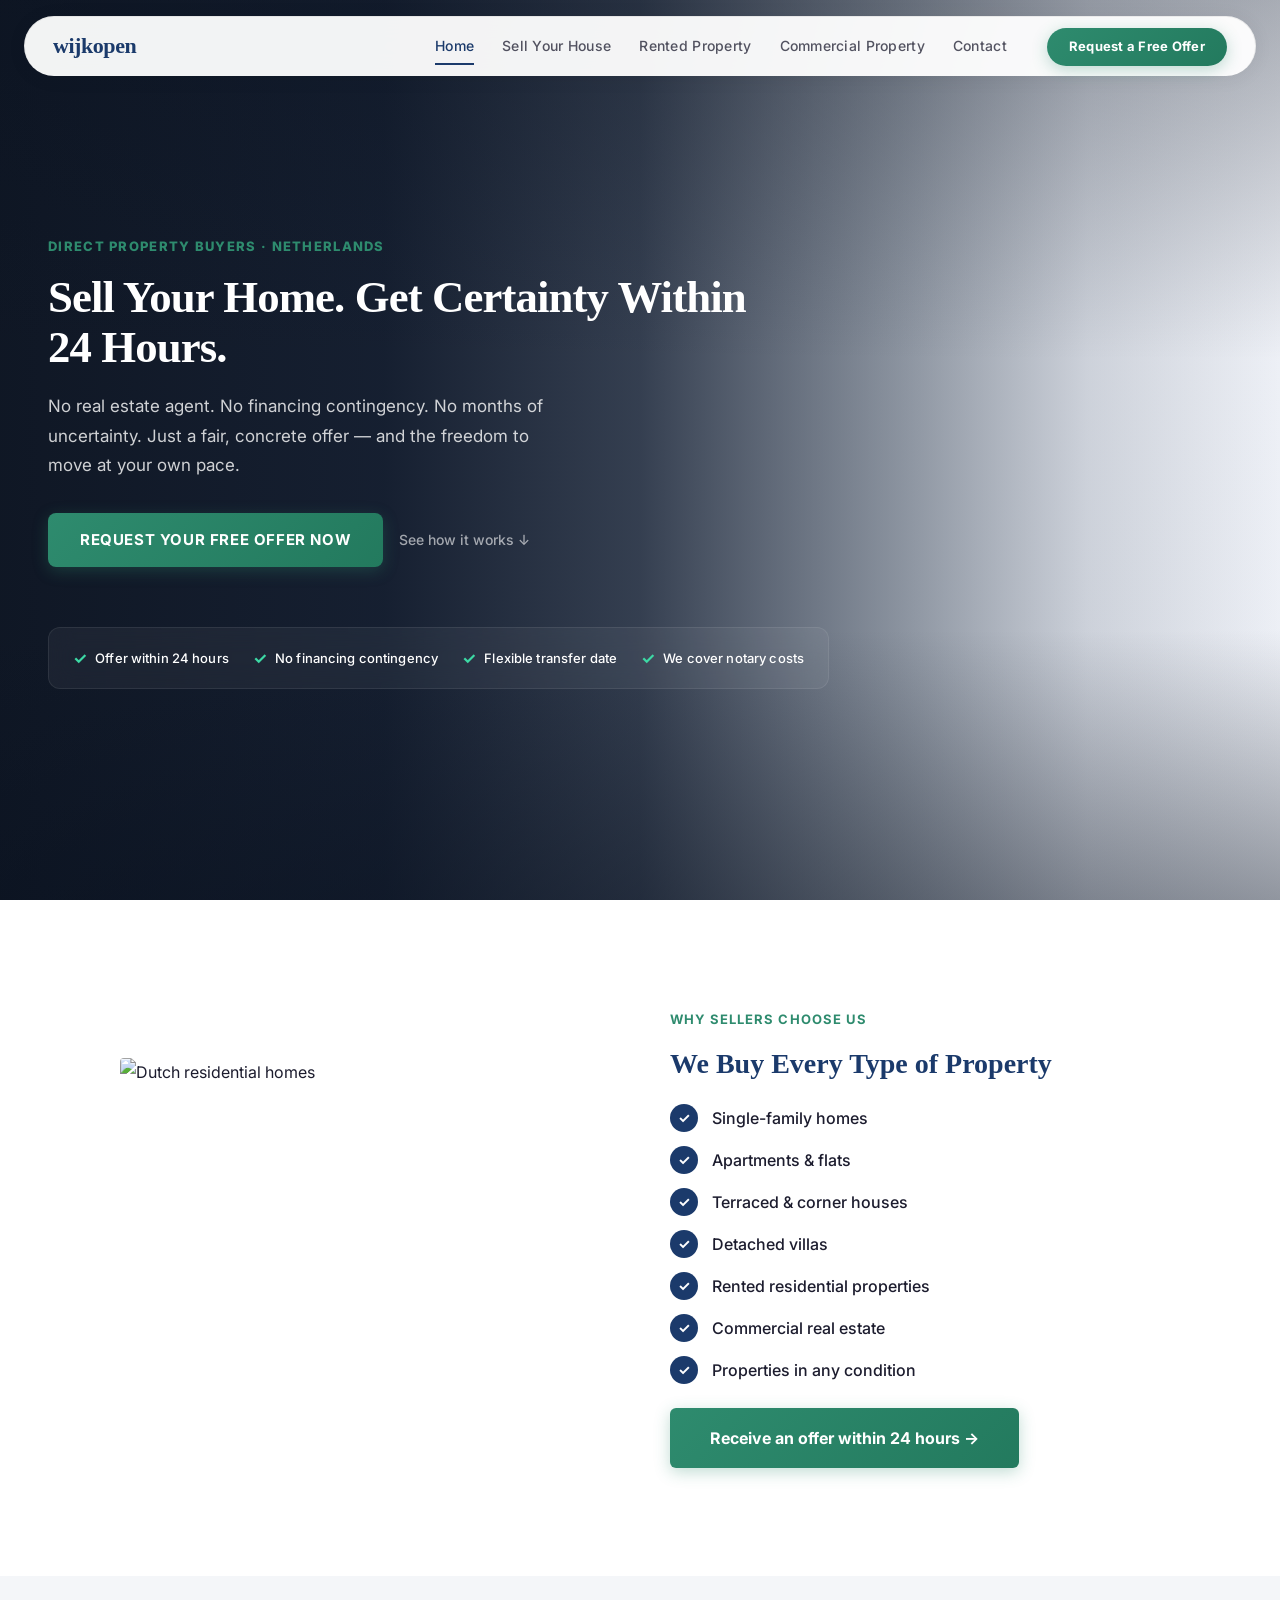
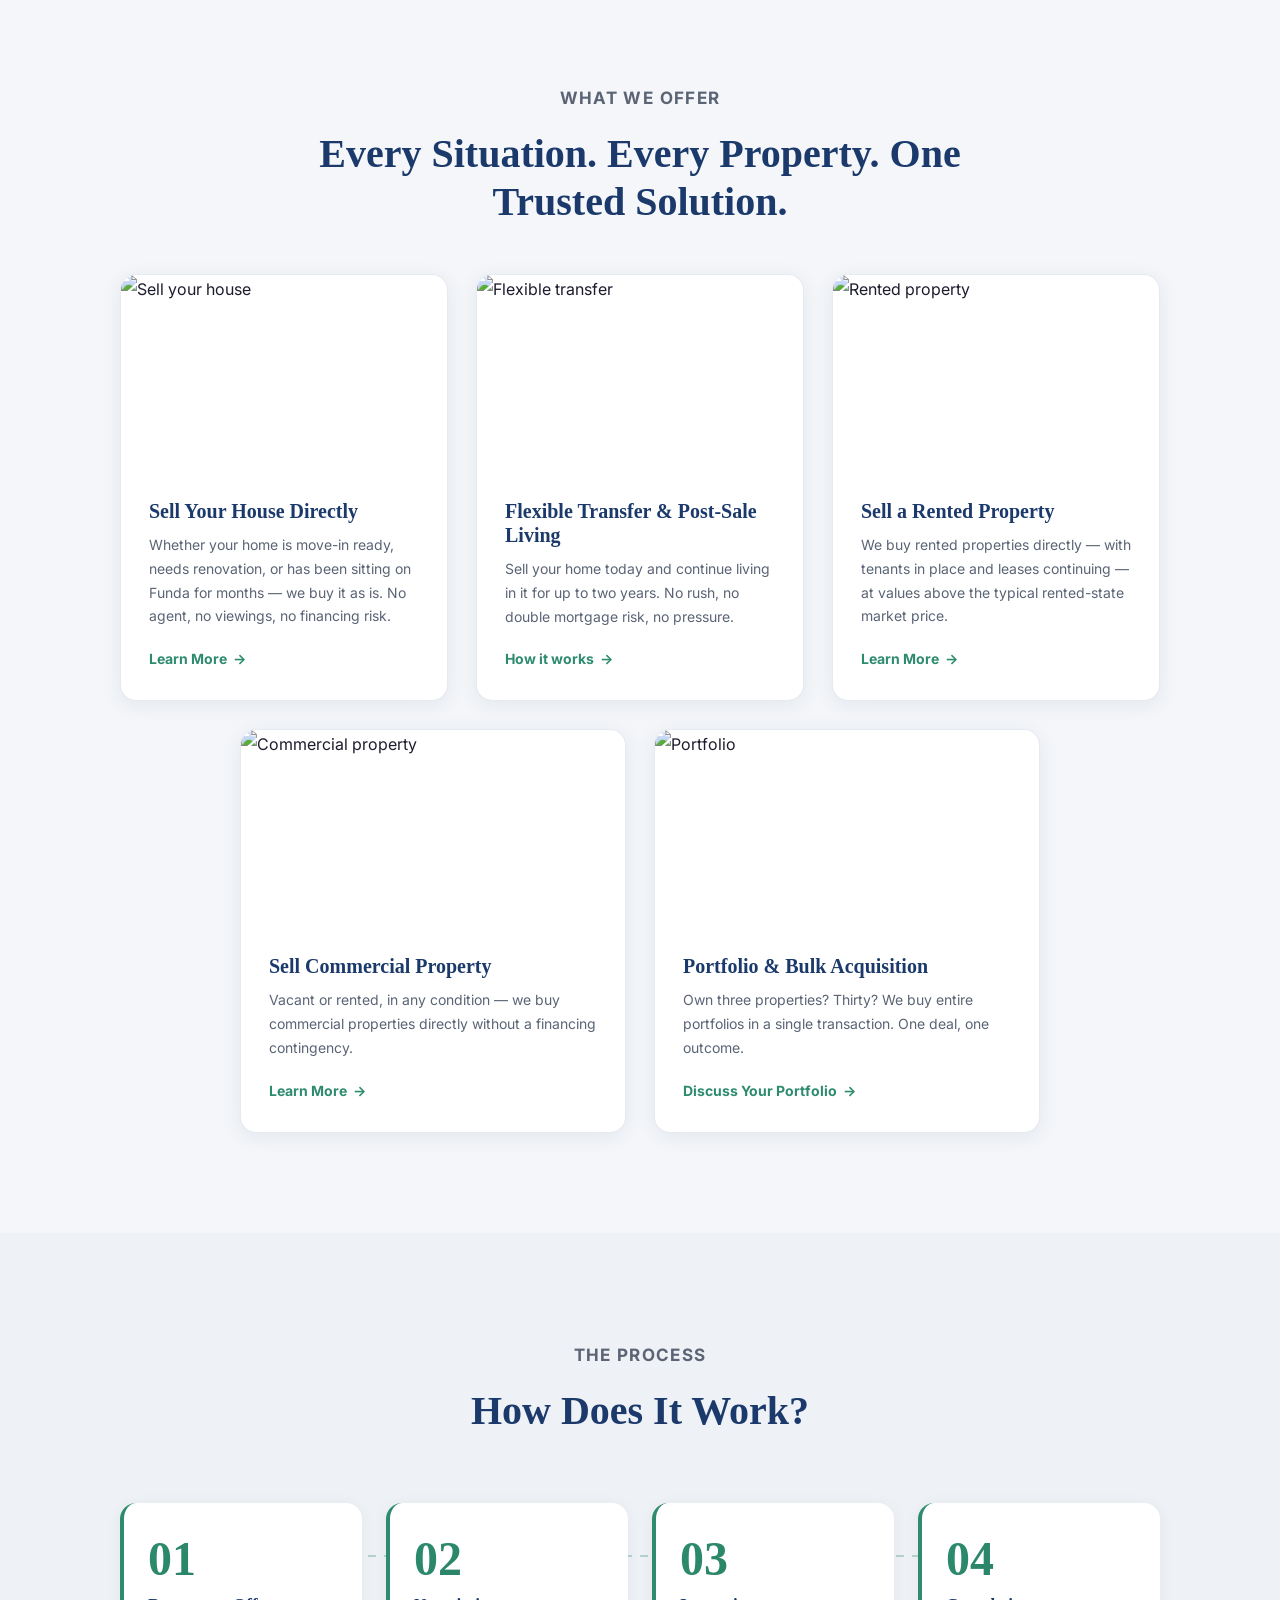
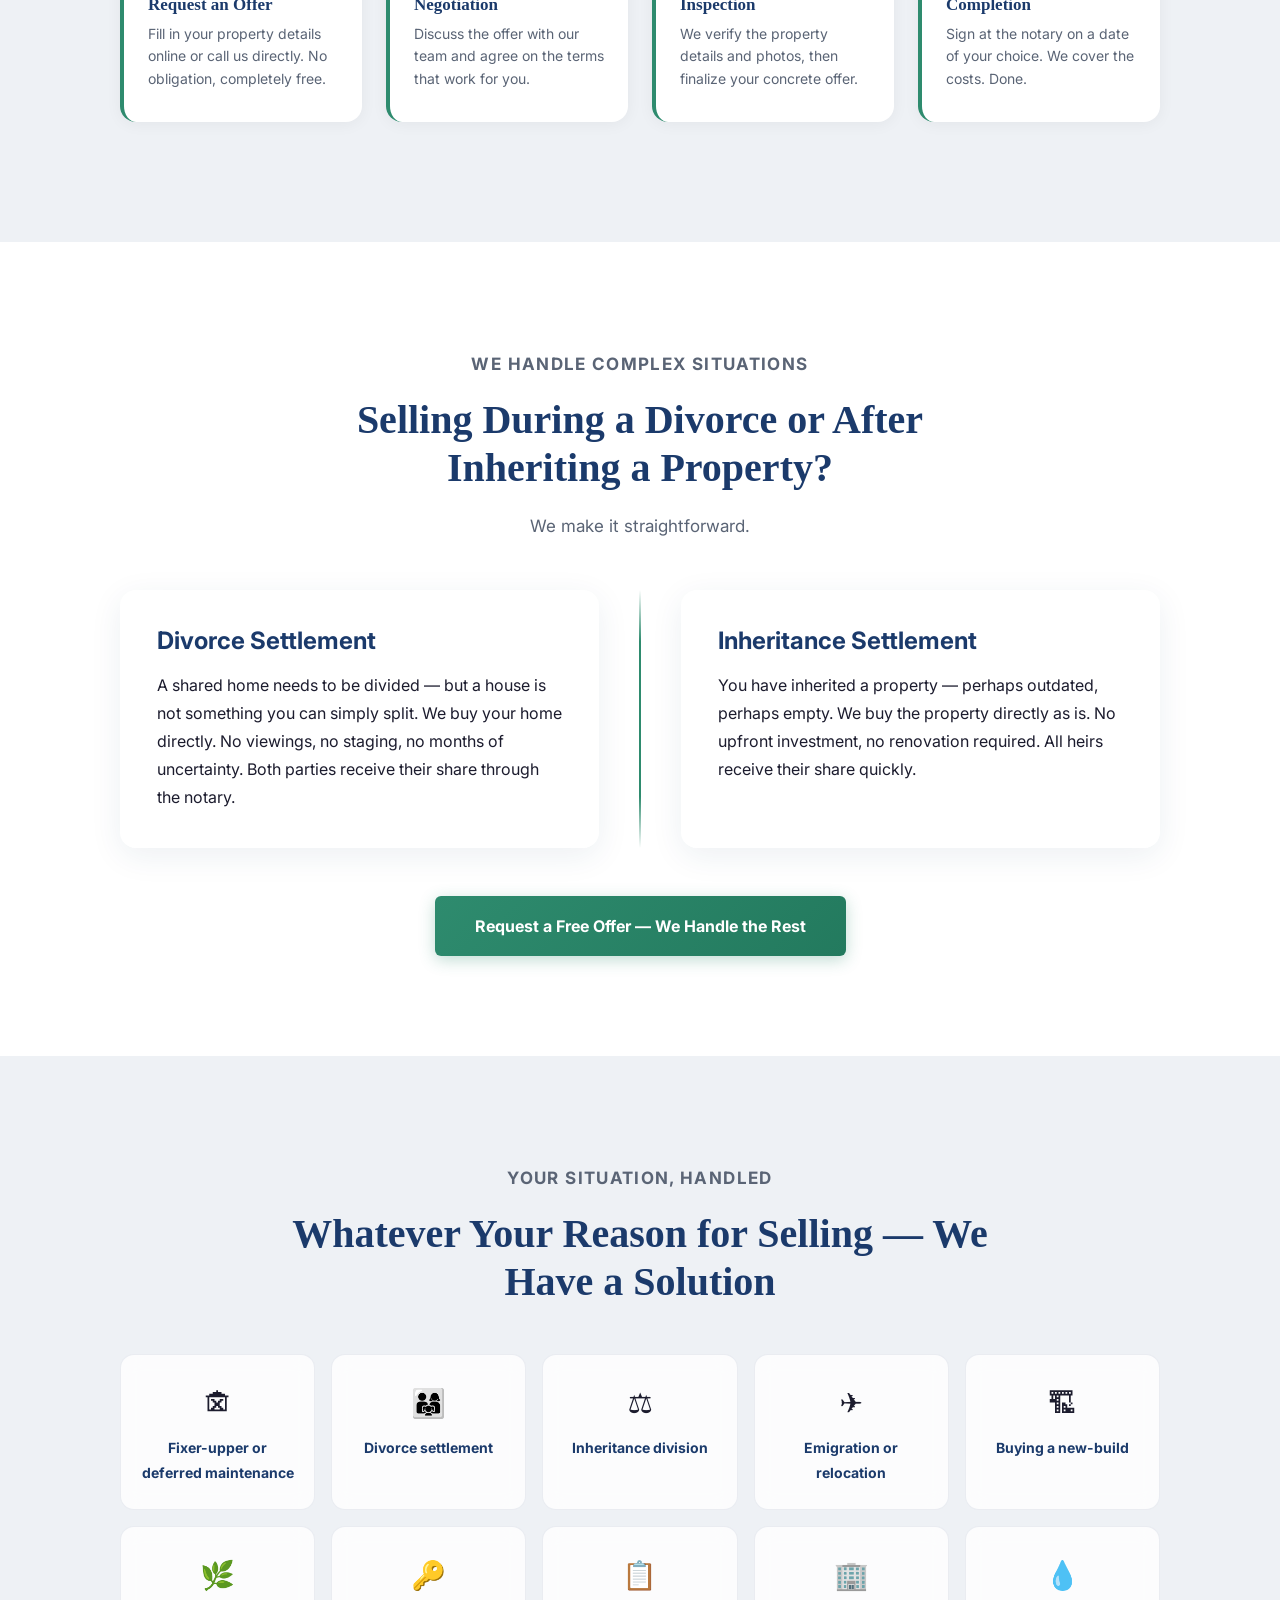
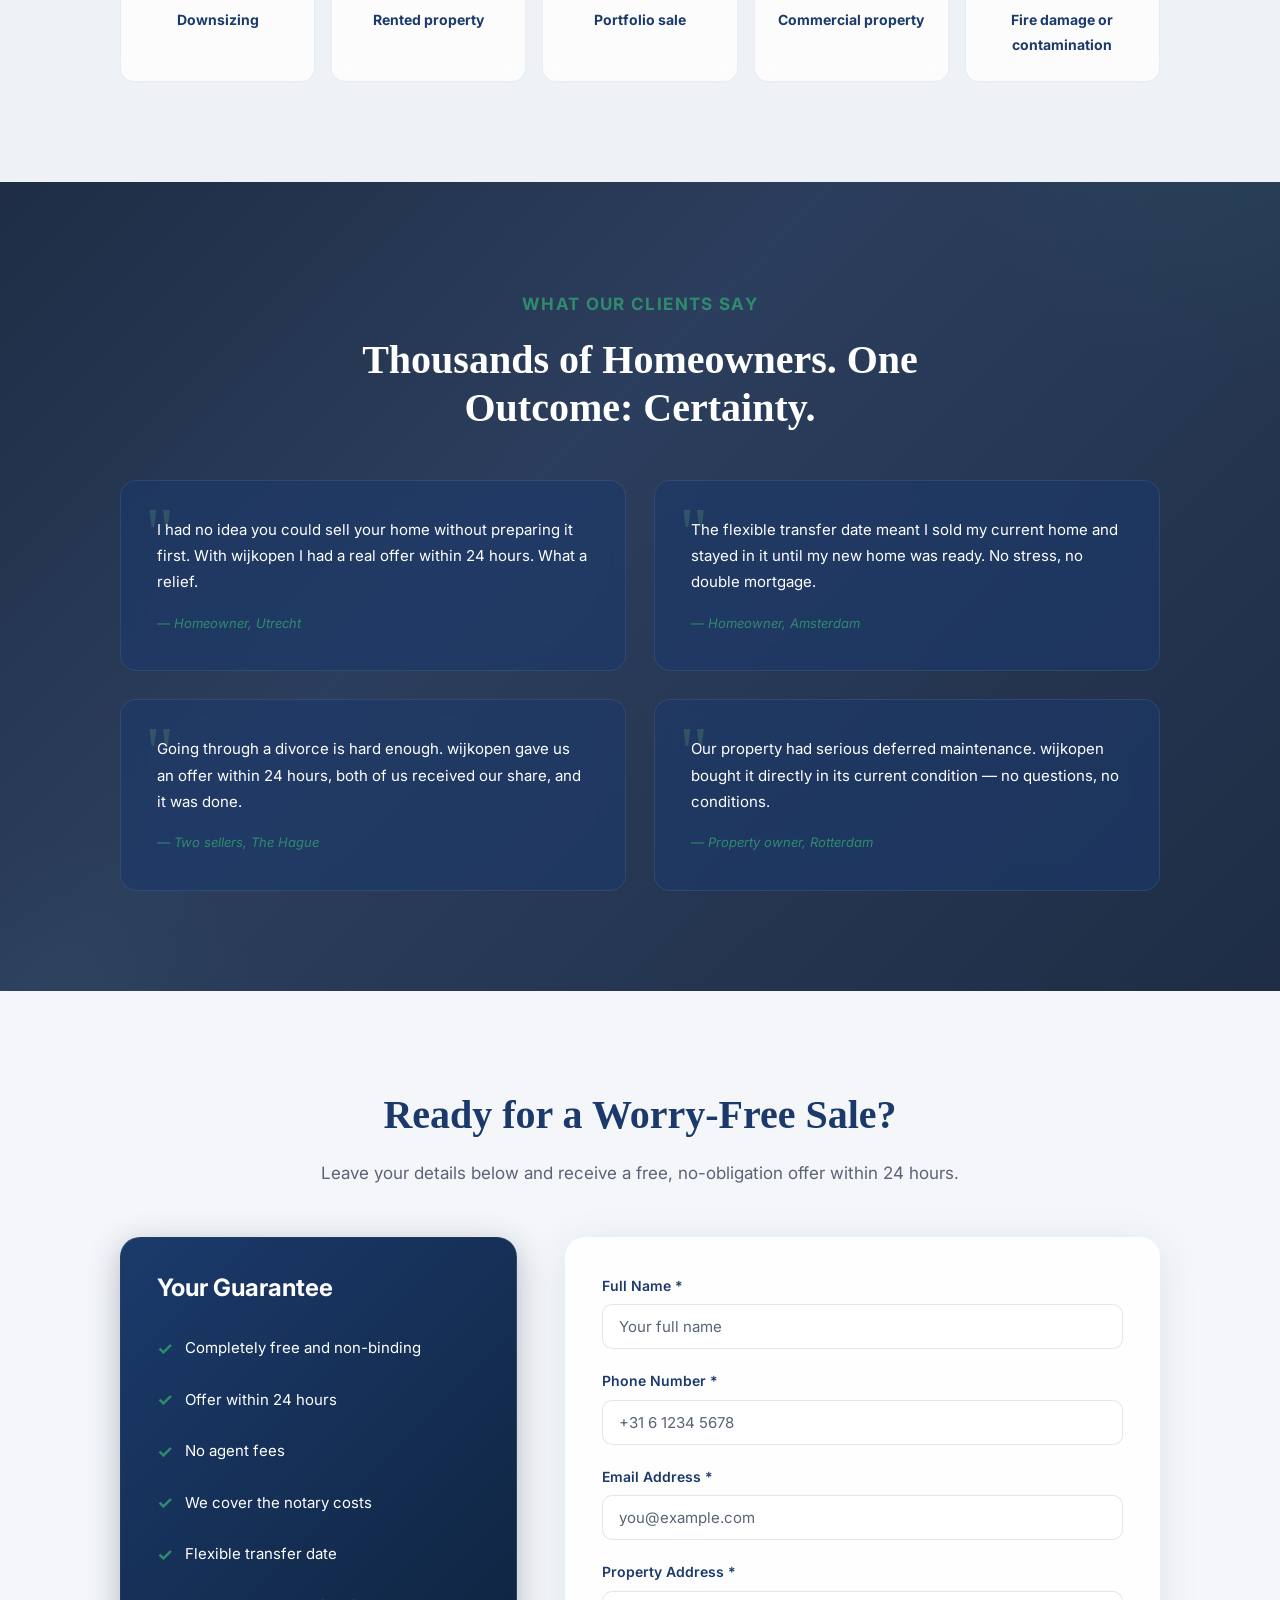
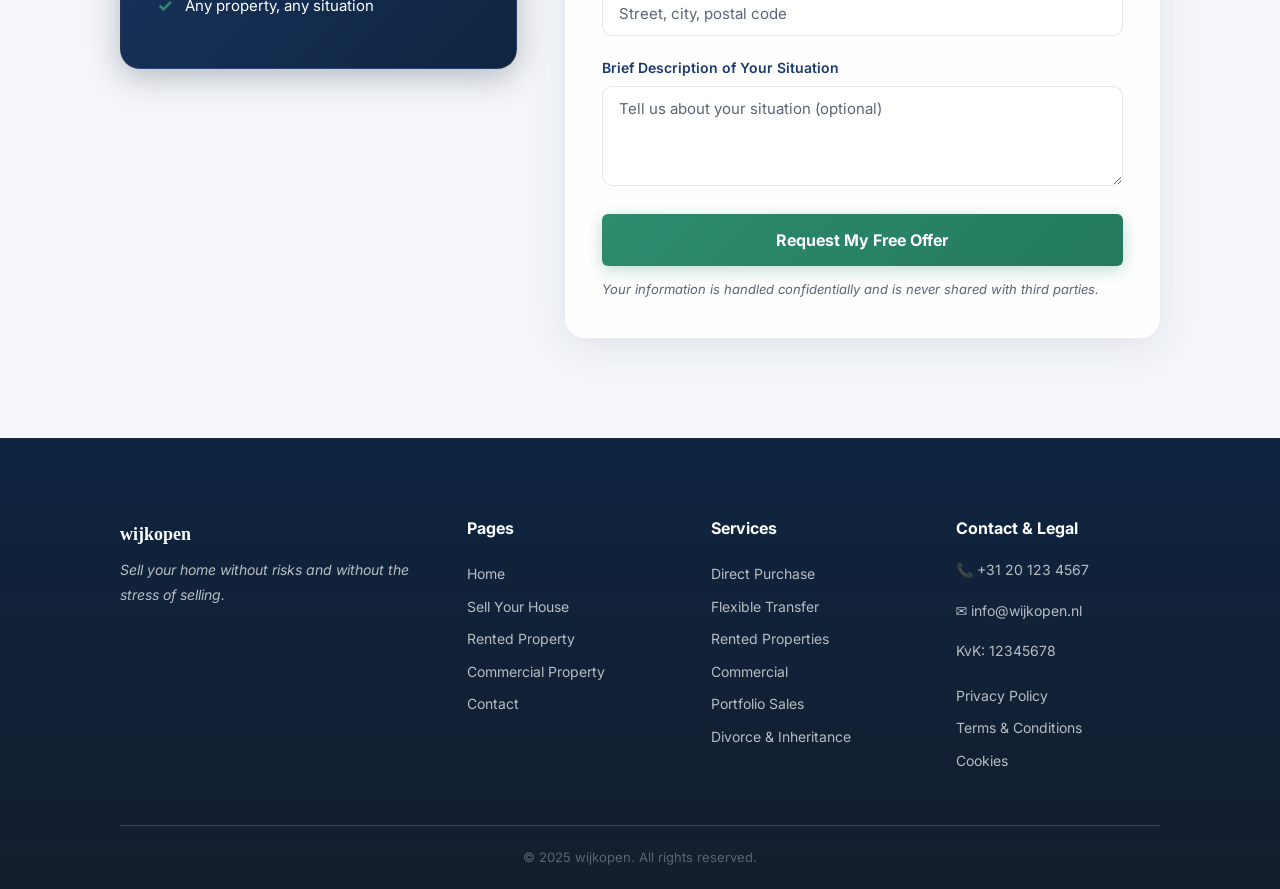
==== commit 36b24878: "updated till homepage process" ====
--- a/index.html
+++ b/index.html
@@ -51,22 +51,26 @@
     </div>
   </section>
 
-  <!-- PROBLEM WE SOLVE -->
+  <!-- WHY SELLERS CHOOSE US -->
   <section class="section section--white" id="why-us">
     <div class="container">
-      <div class="two-col two-col--60-40 fade-in">
-        <div>
+      <div class="split-img-section fade-in">
+        <div class="split-img-section__image">
+          <img src="https://images.unsplash.com/photo-1600596542815-ffad4c1539a9?auto=format&fit=crop&w=800&q=80" alt="Dutch residential homes">
+        </div>
+        <div class="split-img-section__content">
           <p class="eyebrow">Why Sellers Choose Us</p>
-          <h2>Traditional Selling Is Slow, Stressful, and Uncertain</h2>
-          <p>Selling through a traditional real estate agent can take months — or longer. Viewings, negotiations, financing risks from buyers, and no guarantee the deal will go through.</p>
-          <p><strong>wijkopen does it differently.</strong> We buy directly, without conditions, and with a flexible transfer date. You receive a concrete offer within 24 hours — and the certainty that the sale will actually happen.</p>
-        </div>
-        <div class="glass-card">
-          <div class="stat-card">
-            <div class="stat-item"><span class="stat-icon">⚡</span> Offer in 24 hours</div>
-            <div class="stat-item"><span class="stat-icon">🔒</span> No conditions</div>
-            <div class="stat-item"><span class="stat-icon">🏠</span> Stay up to 2 years</div>
-          </div>
+          <h2>We Buy Every Type of Property</h2>
+          <ul class="check-list">
+            <li><span class="check-list__icon">✓</span> Single-family homes</li>
+            <li><span class="check-list__icon">✓</span> Apartments & flats</li>
+            <li><span class="check-list__icon">✓</span> Terraced & corner houses</li>
+            <li><span class="check-list__icon">✓</span> Detached villas</li>
+            <li><span class="check-list__icon">✓</span> Rented residential properties</li>
+            <li><span class="check-list__icon">✓</span> Commercial real estate</li>
+            <li><span class="check-list__icon">✓</span> Properties in any condition</li>
+          </ul>
+          <a href="contact.html" class="btn btn-primary btn-lg" style="margin-top:24px;">Receive an offer within 24 hours →</a>
         </div>
       </div>
     </div>
@@ -137,36 +141,32 @@
   </section>
 
   <!-- HOW IT WORKS -->
-  <section class="section section--gradient" id="process">
-    <div class="container">
-      <div class="section-header section-header--white fade-in">
-        <p class="eyebrow" style="color:var(--color-green);">The Process</p>
-        <h2>Four Steps to a Worry-Free Sale</h2>
-      </div>
-      <div class="timeline fade-in">
-        <div class="timeline__step">
-          <div class="timeline__number">1</div>
-          <div class="timeline__line"></div>
-          <div class="timeline__label" style="color:#fff;">Request Your Free Offer</div>
-          <p class="timeline__desc">Fill in your property details online or call us directly. No obligation, no cost.</p>
-        </div>
-        <div class="timeline__step">
-          <div class="timeline__number">2</div>
-          <div class="timeline__line"></div>
-          <div class="timeline__label" style="color:#fff;">Receive Your Offer Within 24 Hours</div>
-          <p class="timeline__desc">Our team returns with a concrete, fair offer. A real number from a real person.</p>
-        </div>
-        <div class="timeline__step">
-          <div class="timeline__number">3</div>
-          <div class="timeline__line"></div>
-          <div class="timeline__label" style="color:#fff;">Agree on the Transfer Date</div>
-          <p class="timeline__desc">Stay for up to two years, or move in three weeks. We adapt to you.</p>
-        </div>
-        <div class="timeline__step">
-          <div class="timeline__number">4</div>
-          <div class="timeline__line"></div>
-          <div class="timeline__label" style="color:#fff;">Sign at the Notary, Receive Payment</div>
-          <p class="timeline__desc">Handled through a registered notary. We cover the costs. Done.</p>
+  <section class="section section--bg-alt" id="process">
+    <div class="container">
+      <div class="section-header fade-in">
+        <p class="eyebrow">The Process</p>
+        <h2 style="color:var(--color-navy);">How Does It Work?</h2>
+      </div>
+      <div class="process-cards fade-in">
+        <div class="process-card">
+          <div class="process-card__number">01</div>
+          <h4 class="process-card__title">Request an Offer</h4>
+          <p class="process-card__desc">Fill in your property details online or call us directly. No obligation, completely free.</p>
+        </div>
+        <div class="process-card">
+          <div class="process-card__number">02</div>
+          <h4 class="process-card__title">Negotiation</h4>
+          <p class="process-card__desc">Discuss the offer with our team and agree on the terms that work for you.</p>
+        </div>
+        <div class="process-card">
+          <div class="process-card__number">03</div>
+          <h4 class="process-card__title">Inspection</h4>
+          <p class="process-card__desc">We verify the property details and photos, then finalize your concrete offer.</p>
+        </div>
+        <div class="process-card">
+          <div class="process-card__number">04</div>
+          <h4 class="process-card__title">Completion</h4>
+          <p class="process-card__desc">Sign at the notary on a date of your choice. We cover the costs. Done.</p>
         </div>
       </div>
     </div>
--- a/css/styles.css
+++ b/css/styles.css
@@ -3,13 +3,13 @@
    ======================================== */
 
 :root {
-  --color-navy: #2C3E5D;
-  --color-navy-deep: #1E2D45;
-  --color-navy-card: #334D6E;
-  --color-green: #4A7C6F;
-  --color-green-hover: #3D6860;
-  --color-green-active: #2E5248;
-  --color-green-light: #E8F0EE;
+  --color-navy: #1B3A6B;
+  --color-navy-deep: #0F2440;
+  --color-navy-card: #264E80;
+  --color-green: #2E8B6E;
+  --color-green-hover: #237A5E;
+  --color-green-active: #1A6349;
+  --color-green-light: #DFF5EC;
   --color-bg: #F4F6F9;
   --color-bg-alt: #EEF1F5;
   --color-white: #FFFFFF;
@@ -382,7 +382,7 @@
 /* Success Page */
 .success-page {
   min-height:100vh; display:flex; align-items:center; justify-content:center;
-  background:var(--color-bg); margin-top:var(--nav-height);
+  background:var(--color-bg); padding-top:80px;
 }
 .success-card {
   background:var(--color-white); border-radius:16px; padding:60px;
--- a/css/modern.css
+++ b/css/modern.css
@@ -3,128 +3,218 @@
 /* Smooth global feel */
 body { background: linear-gradient(135deg, #f0f2f7 0%, #e8ecf4 50%, #f4f6f9 100%); }
 
-/* Nav glassmorphism */
+/* ═══ FLOATING PILL NAVBAR ═══ */
 .nav {
-  background: rgba(30, 45, 69, 0.92);
+  position: fixed;
+  top: 16px;
+  left: 50%;
+  transform: translateX(-50%);
+  width: calc(100% - 48px);
+  max-width: 1240px;
+  height: 60px;
+  background: rgba(255, 255, 255, 0.95);
   backdrop-filter: blur(20px);
   -webkit-backdrop-filter: blur(20px);
-  border-bottom: 1px solid rgba(255,255,255,0.08);
+  border-radius: 100px;
+  border: 1px solid rgba(0, 0, 0, 0.06);
+  box-shadow: 0 2px 20px rgba(0, 0, 0, 0.06);
+  z-index: 1000;
+  transition: box-shadow 0.3s ease, background 0.3s ease;
+  padding: 0 8px;
+  border-bottom: none;
 }
 .nav--scrolled {
-  background: rgba(30, 45, 69, 0.98);
-  box-shadow: 0 4px 30px rgba(0,0,0,0.25);
-}
-
-/* ═══ HERO — MODERN REDESIGN ═══ */
+  background: rgba(255, 255, 255, 0.98);
+  box-shadow: 0 4px 30px rgba(0, 0, 0, 0.1);
+}
+.nav .container {
+  padding: 0 20px;
+  max-width: 100%;
+}
+/* Logo — dark navy */
+.nav__logo {
+  color: var(--color-navy) !important;
+  font-size: 22px;
+  font-weight: 800;
+  letter-spacing: -0.02em;
+}
+/* Nav links — dark text */
+.nav__links a:not(.btn) {
+  color: var(--color-text) !important;
+  font-size: 14px;
+  font-weight: 500;
+  opacity: 0.75;
+  transition: opacity 0.2s;
+}
+.nav__links a:not(.btn):hover,
+.nav__links a:not(.btn).active {
+  opacity: 1;
+  color: var(--color-navy) !important;
+}
+.nav__links a:not(.btn)::after {
+  background: var(--color-navy);
+  height: 2px;
+  bottom: -2px;
+}
+/* Nav CTA buttons — pill style */
+.nav__cta {
+  display: flex;
+  gap: 8px;
+  align-items: center;
+}
+.nav__cta .btn {
+  border-radius: 100px !important;
+  font-size: 13px;
+  padding: 8px 22px;
+  height: 38px;
+  min-height: 38px;
+}
+/* Hamburger — dark for white navbar */
+.hamburger span {
+  background: var(--color-navy) !important;
+}
+
+/* ═══ HERO — SPLIT OVERLAY DESIGN ═══ */
 .hero {
   min-height: 100vh;
   overflow: hidden;
   position: relative;
-}
-/* Animated gradient mesh overlay */
+  margin-top: 0 !important;
+  padding-top: 0;
+  display: flex;
+  align-items: center;
+}
+.hero--short {
+  padding-top: 0;
+}
+/* Left-to-right gradient: solid dark left → transparent right */
+.hero__overlay {
+  background: linear-gradient(
+    to right,
+    rgba(8, 16, 30, 0.97) 0%,
+    rgba(10, 20, 38, 0.95) 30%,
+    rgba(12, 24, 44, 0.82) 50%,
+    rgba(15, 30, 50, 0.45) 70%,
+    rgba(20, 36, 60, 0.15) 85%,
+    transparent 100%
+  );
+  opacity: 1;
+}
+/* Subtle color tint over the image area */
 .hero::before {
   content: '';
   position: absolute;
   inset: 0;
-  background:
-    radial-gradient(ellipse at 20% 50%, rgba(74,124,111,0.25) 0%, transparent 50%),
-    radial-gradient(ellipse at 80% 20%, rgba(44,62,93,0.3) 0%, transparent 50%),
-    radial-gradient(ellipse at 60% 80%, rgba(74,124,111,0.15) 0%, transparent 50%);
+  background: linear-gradient(
+    180deg,
+    rgba(8, 16, 30, 0.3) 0%,
+    transparent 40%,
+    transparent 70%,
+    rgba(8, 16, 30, 0.4) 100%
+  );
   z-index: 2;
-  animation: heroMesh 12s ease-in-out infinite alternate;
-}
-@keyframes heroMesh {
-  0% { opacity: 0.7; }
-  100% { opacity: 1; }
-}
-/* Dark overlay for strong text contrast */
-.hero__overlay {
-  background: linear-gradient(160deg, rgba(14,22,36,0.88) 0%, rgba(30,45,69,0.78) 40%, rgba(14,22,36,0.85) 100%);
-  opacity: 1;
-}
-/* Decorative geometric shapes */
-.hero::after {
-  content: '';
-  position: absolute;
-  top: 10%;
-  right: 5%;
-  width: 400px;
-  height: 400px;
-  border: 1px solid rgba(74,124,111,0.15);
-  border-radius: 50%;
-  z-index: 2;
-  animation: heroCircle 20s linear infinite;
-}
-@keyframes heroCircle {
-  0% { transform: rotate(0deg) scale(1); }
-  50% { transform: rotate(180deg) scale(1.1); }
-  100% { transform: rotate(360deg) scale(1); }
-}
-/* Hero content — solid white for max readability */
+  pointer-events: none;
+}
+/* No decorative circle for this layout */
+.hero::after { display: none !important; }
+/* Hero container — aligned with the navbar (1240px centered) */
+.hero .container {
+  max-width: 1240px !important;
+  width: calc(100% - 48px) !important;
+  margin: 0 auto !important;
+  padding: 0 24px !important;
+  display: flex;
+  align-items: center;
+  justify-content: flex-start;
+}
 .hero__content {
   position: relative;
   z-index: 3;
+  width: 70%;
+  max-width: 70%;
+  margin: 0;
+  text-align: left;
+  padding-top: 100px;
+  padding-bottom: 80px;
+}
+/* Override the --center variant to also be left-aligned */
+.hero--center .hero__content {
+  margin: 0;
+  text-align: left;
+}
+.hero--center .hero__content p {
+  margin-left: 0;
+  margin-right: 0;
 }
 .hero__content h1 {
-  font-size: clamp(38px, 5vw, 66px);
+  font-size: clamp(30px, 3.5vw, 46px);
   color: #ffffff;
-  text-shadow: 0 2px 20px rgba(0,0,0,0.3);
   -webkit-text-fill-color: #ffffff;
   background: none;
+  text-shadow: none;
   line-height: 1.1;
   letter-spacing: -0.02em;
   margin-bottom: 20px;
+  font-weight: 700;
 }
 .hero__content p {
-  color: rgba(255,255,255,0.92);
-  font-size: 19px;
-  text-shadow: 0 1px 8px rgba(0,0,0,0.2);
-  line-height: 1.7;
-}
-/* Eyebrow pill badge */
+  color: rgba(255,255,255,0.8);
+  font-size: 17px;
+  text-shadow: none;
+  line-height: 1.75;
+  max-width: 520px;
+}
+/* Eyebrow — bright accent */
 .hero__content .eyebrow {
   display: inline-block;
-  background: rgba(74,124,111,0.2);
-  border: 1px solid rgba(74,124,111,0.4);
-  padding: 6px 18px;
-  border-radius: 50px;
-  color: #7ec4b2;
-  font-size: 12px;
-  letter-spacing: 0.12em;
-  margin-bottom: 20px;
-  backdrop-filter: blur(8px);
-}
-/* Trust strip glassmorphism */
+  background: none;
+  border: none;
+  padding: 0;
+  border-radius: 0;
+  color: var(--color-green);
+  font-size: 13px;
+  font-weight: 800;
+  letter-spacing: 0.1em;
+  margin-bottom: 16px;
+  backdrop-filter: none;
+  text-transform: uppercase;
+}
+/* Trust strip */
 .trust-strip {
-  background: rgba(255,255,255,0.06);
-  backdrop-filter: blur(20px);
-  -webkit-backdrop-filter: blur(20px);
-  border: 1px solid rgba(255,255,255,0.1);
-  border-radius: 16px;
-  padding: 18px 28px;
+  background: rgba(255,255,255,0.05);
+  backdrop-filter: blur(12px);
+  -webkit-backdrop-filter: blur(12px);
+  border: 1px solid rgba(255,255,255,0.08);
+  border-radius: 12px;
+  padding: 16px 24px;
+  display: inline-flex;
+  gap: 24px;
 }
 .trust-strip__item {
   font-size: 13px;
   font-weight: 500;
-  letter-spacing: 0.02em;
+  letter-spacing: 0.01em;
 }
 .trust-strip__check {
-  color: #7ec4b2;
+  color: #3DD9A5;
   font-size: 16px;
 }
-/* Short hero variant */
+/* Short hero variant (service/contact pages) */
 .hero--short {
-  min-height: 380px;
+  min-height: 400px;
   display: flex;
   align-items: center;
 }
-.hero--short::after { display: none; }
+.hero--short .hero__content {
+  padding-top: 80px;
+  padding-bottom: 60px;
+}
 .hero--short .hero__content h1 {
-  font-size: clamp(32px, 4vw, 52px);
+  font-size: clamp(30px, 3.5vw, 48px);
 }
 /* Scroll link */
 .hero__scroll-link {
-  color: rgba(255,255,255,0.8);
+  color: rgba(255,255,255,0.7);
   font-size: 14px;
   font-weight: 500;
   transition: color 0.2s;
@@ -132,18 +222,94 @@
   align-items: center;
   gap: 6px;
 }
-.hero__scroll-link:hover { color: #7ec4b2; }
+.hero__scroll-link:hover { color: #3DD9A5; }
 /* Hero actions */
 .hero__actions {
   display: flex;
-  gap: 20px;
-  align-items: center;
-  margin-bottom: 8px;
+  gap: 16px;
+  align-items: center;
+  margin-bottom: 12px;
 }
 .hero__actions .btn-primary {
+  font-size: 15px;
+  padding: 14px 32px;
+  border-radius: 8px;
+  text-transform: uppercase;
+  letter-spacing: 0.04em;
+  font-weight: 700;
+}
+
+/* ═══ SPLIT IMAGE SECTION ═══ */
+.split-img-section {
+  display: grid;
+  grid-template-columns: 1fr 1fr;
+  gap: 60px;
+  align-items: center;
+}
+.split-img-section__image img {
+  width: 100%;
+  height: 100%;
+  min-height: 360px;
+  object-fit: cover;
+  border-radius: 4px 4px 80px 4px;
+  display: block;
+}
+.split-img-section__content {
+  padding: 8px 0;
+}
+.split-img-section__content h2 {
+  font-size: 28px;
+  margin-bottom: 24px;
+  color: var(--color-navy);
+}
+/* Reversed variant: content left, image right */
+.split-img-section--reverse {
+  direction: rtl;
+}
+.split-img-section--reverse > * {
+  direction: ltr;
+}
+
+/* ═══ CHECK LIST ═══ */
+.check-list {
+  list-style: none;
+  padding: 0;
+  margin: 0;
+  display: flex;
+  flex-direction: column;
+  gap: 14px;
+}
+.check-list li {
+  display: flex;
+  align-items: center;
+  gap: 14px;
   font-size: 16px;
-  padding: 16px 36px;
-  border-radius: 12px;
+  color: var(--color-text);
+  font-weight: 500;
+}
+.check-list__icon {
+  display: flex;
+  align-items: center;
+  justify-content: center;
+  width: 28px;
+  height: 28px;
+  min-width: 28px;
+  border-radius: 50%;
+  background: var(--color-navy);
+  color: #fff;
+  font-size: 14px;
+  font-weight: 700;
+}
+
+@media (max-width: 768px) {
+  .split-img-section {
+    grid-template-columns: 1fr;
+    gap: 32px;
+  }
+  .split-img-section__image img {
+    min-height: 240px;
+    border-radius: 16px;
+  }
 }
 
 /* ═══ IMAGE CARDS ═══ */
@@ -153,12 +319,12 @@
   overflow: hidden;
   background: #fff;
   border: 1px solid rgba(216,220,230,0.6);
-  box-shadow: 0 4px 20px rgba(44,62,93,0.08);
+  box-shadow: 0 4px 20px rgba(27,58,107,0.08);
   transition: transform 0.35s cubic-bezier(.22,.61,.36,1), box-shadow 0.35s ease;
 }
 .img-card:hover {
   transform: translateY(-8px);
-  box-shadow: 0 20px 50px rgba(44,62,93,0.18);
+  box-shadow: 0 20px 50px rgba(27,58,107,0.18);
   border-color: var(--color-green);
 }
 .img-card__image {
@@ -213,6 +379,86 @@
   gap: 28px;
   max-width: 800px;
   margin: 28px auto 0;
+}
+
+/* ═══ PROCESS CARDS ═══ */
+.process-cards {
+  display: grid;
+  grid-template-columns: repeat(4, 1fr);
+  gap: 24px;
+  position: relative;
+  padding: 20px 0;
+}
+/* Horizontal connecting line behind cards */
+.process-cards::before {
+  content: '';
+  position: absolute;
+  top: 72px;
+  left: 40px;
+  right: 40px;
+  height: 2px;
+  background: repeating-linear-gradient(
+    to right,
+    var(--color-green) 0, var(--color-green) 8px,
+    transparent 8px, transparent 16px
+  );
+  opacity: 0.3;
+  z-index: 0;
+}
+.process-card {
+  position: relative;
+  z-index: 1;
+  background: #fff;
+  border-radius: 16px;
+  padding: 32px 24px;
+  border-left: 4px solid var(--color-green);
+  box-shadow: 0 2px 16px rgba(0,0,0,0.05);
+  transition: transform 0.3s ease, box-shadow 0.3s ease;
+  opacity: 0;
+  transform: translateY(30px);
+}
+.process-card:hover {
+  transform: translateY(-6px);
+  box-shadow: 0 12px 32px rgba(0,0,0,0.1);
+}
+/* Stagger animation */
+.fade-in.visible .process-card:nth-child(1) { opacity:1; transform:translateY(0); transition: opacity 0.5s ease 0.05s, transform 0.5s ease 0.05s, box-shadow 0.3s ease; }
+.fade-in.visible .process-card:nth-child(2) { opacity:1; transform:translateY(0); transition: opacity 0.5s ease 0.15s, transform 0.5s ease 0.15s, box-shadow 0.3s ease; }
+.fade-in.visible .process-card:nth-child(3) { opacity:1; transform:translateY(0); transition: opacity 0.5s ease 0.25s, transform 0.5s ease 0.25s, box-shadow 0.3s ease; }
+.fade-in.visible .process-card:nth-child(4) { opacity:1; transform:translateY(0); transition: opacity 0.5s ease 0.35s, transform 0.5s ease 0.35s, box-shadow 0.3s ease; }
+
+/* Large number */
+.process-card__number {
+  font-family: var(--font-display);
+  font-size: 48px;
+  font-weight: 900;
+  background: linear-gradient(135deg, var(--color-green), var(--color-green-hover));
+  -webkit-background-clip: text;
+  -webkit-text-fill-color: transparent;
+  background-clip: text;
+  line-height: 1;
+  margin-bottom: 12px;
+}
+.process-card__title {
+  font-family: var(--font-display);
+  font-size: 17px;
+  font-weight: 700;
+  color: var(--color-navy);
+  margin-bottom: 8px;
+}
+.process-card__desc {
+  font-size: 14px;
+  color: var(--color-muted);
+  line-height: 1.6;
+  margin: 0;
+}
+
+@media (max-width: 1024px) {
+  .process-cards { grid-template-columns: repeat(2, 1fr); }
+  .process-cards::before { display: none; }
+}
+@media (max-width: 600px) {
+  .process-cards { grid-template-columns: 1fr; }
 }
 
 /* ═══ GLASS CARDS ═══ */
@@ -223,17 +469,17 @@
   border: 1px solid rgba(255,255,255,0.4);
   border-radius: 16px;
   padding: 36px;
-  box-shadow: 0 8px 32px rgba(44,62,93,0.08);
+  box-shadow: 0 8px 32px rgba(27,58,107,0.08);
   transition: transform 0.3s ease, box-shadow 0.3s ease;
 }
 .glass-card:hover {
   transform: translateY(-4px);
-  box-shadow: 0 16px 48px rgba(44,62,93,0.14);
+  box-shadow: 0 16px 48px rgba(27,58,107,0.14);
 }
 
 /* Glass dark variant */
 .glass-card--dark {
-  background: rgba(44,62,93,0.4);
+  background: rgba(27,58,107,0.4);
   border: 1px solid rgba(255,255,255,0.1);
 }
 .glass-card--dark h3, .glass-card--dark p { color: #fff; }
@@ -252,7 +498,7 @@
   width: 600px;
   height: 600px;
   border-radius: 50%;
-  background: radial-gradient(circle, rgba(74,124,111,0.12) 0%, transparent 70%);
+  background: radial-gradient(circle, rgba(46,139,110,0.12) 0%, transparent 70%);
 }
 .section--gradient::after {
   content: '';
@@ -262,13 +508,13 @@
   width: 400px;
   height: 400px;
   border-radius: 50%;
-  background: radial-gradient(circle, rgba(74,124,111,0.08) 0%, transparent 70%);
+  background: radial-gradient(circle, rgba(46,139,110,0.08) 0%, transparent 70%);
 }
 .section--gradient .container { position: relative; z-index: 1; }
 
 /* ═══ MODERN TESTIMONIALS ═══ */
 .testimonial {
-  background: rgba(44,62,93,0.6);
+  background: rgba(27,58,107,0.6);
   backdrop-filter: blur(12px);
   -webkit-backdrop-filter: blur(12px);
   border: 1px solid rgba(255,255,255,0.08);
@@ -276,8 +522,8 @@
   padding: 36px;
 }
 .testimonial:hover {
-  background: rgba(44,62,93,0.75);
-  border-color: rgba(74,124,111,0.3);
+  background: rgba(27,58,107,0.75);
+  border-color: rgba(46,139,110,0.3);
 }
 
 /* ═══ MODERN TILES ═══ */
@@ -294,7 +540,7 @@
   background: var(--color-green-light);
   border-color: var(--color-green);
   transform: translateY(-4px);
-  box-shadow: 0 8px 24px rgba(74,124,111,0.12);
+  box-shadow: 0 8px 24px rgba(46,139,110,0.12);
 }
 
 /* ═══ MODERN TIMELINE ═══ */
@@ -303,7 +549,7 @@
   height: 52px;
   font-size: 20px;
   background: linear-gradient(135deg, var(--color-green) 0%, var(--color-green-hover) 100%);
-  box-shadow: 0 4px 16px rgba(74,124,111,0.35);
+  box-shadow: 0 4px 16px rgba(46,139,110,0.35);
 }
 
 /* ═══ MODERN FORM ═══ */
@@ -313,7 +559,7 @@
   -webkit-backdrop-filter: blur(20px);
   border: 1px solid rgba(255,255,255,0.5);
   border-radius: 20px;
-  box-shadow: 0 8px 40px rgba(44,62,93,0.1);
+  box-shadow: 0 8px 40px rgba(27,58,107,0.1);
 }
 .form-group input, .form-group select, .form-group textarea {
   border-radius: 10px;
@@ -323,7 +569,7 @@
 }
 .form-group input:focus, .form-group select:focus, .form-group textarea:focus {
   border-color: var(--color-green);
-  box-shadow: 0 0 0 4px rgba(74,124,111,0.12);
+  box-shadow: 0 0 0 4px rgba(46,139,110,0.12);
   background: #fff;
 }
 
@@ -339,12 +585,12 @@
 .btn-primary {
   background: linear-gradient(135deg, var(--color-green) 0%, var(--color-green-hover) 100%);
   border: none;
-  box-shadow: 0 4px 16px rgba(74,124,111,0.3);
+  box-shadow: 0 4px 16px rgba(46,139,110,0.3);
   transition: all 0.25s ease;
 }
 .btn-primary:hover {
   background: linear-gradient(135deg, var(--color-green-hover) 0%, var(--color-green-active) 100%);
-  box-shadow: 0 6px 24px rgba(74,124,111,0.45);
+  box-shadow: 0 6px 24px rgba(46,139,110,0.45);
   transform: translateY(-2px);
 }
 .btn-primary:active { transform: translateY(0); }
@@ -382,7 +628,7 @@
   transform: translate(-50%, -50%);
   width: 600px; height: 600px;
   border-radius: 50%;
-  background: radial-gradient(circle, rgba(74,124,111,0.15) 0%, transparent 70%);
+  background: radial-gradient(circle, rgba(46,139,110,0.15) 0%, transparent 70%);
 }
 .cta-band .container { position: relative; z-index: 1; }
 
@@ -405,7 +651,7 @@
   border-radius: 16px;
   overflow: hidden;
   border: 1px solid rgba(216,220,230,0.5);
-  box-shadow: 0 4px 20px rgba(44,62,93,0.08);
+  box-shadow: 0 4px 20px rgba(27,58,107,0.08);
 }
 .compare-table th {
   background: linear-gradient(135deg, var(--color-navy) 0%, var(--color-navy-deep) 100%);
@@ -418,11 +664,11 @@
   backdrop-filter: blur(20px);
   -webkit-backdrop-filter: blur(20px);
   border: 1px solid rgba(255,255,255,0.5);
-  box-shadow: 0 20px 60px rgba(44,62,93,0.15);
+  box-shadow: 0 20px 60px rgba(27,58,107,0.15);
 }
 .success-check {
-  background: linear-gradient(135deg, var(--color-green-light) 0%, rgba(74,124,111,0.2) 100%);
-  box-shadow: 0 4px 20px rgba(74,124,111,0.2);
+  background: linear-gradient(135deg, var(--color-green-light) 0%, rgba(46,139,110,0.2) 100%);
+  box-shadow: 0 4px 20px rgba(46,139,110,0.2);
 }
 
 /* ═══ WHO CARDS MODERN ═══ */
@@ -439,14 +685,46 @@
 /* ═══ RESPONSIVE FIX ═══ */
 @media (max-width:1024px) {
   .img-cards-grid { grid-template-columns: 1fr 1fr; }
-  .hero::after { width: 250px; height: 250px; }
+
+  .nav { width: calc(100% - 32px); }
 }
 @media (max-width:768px) {
   .img-cards-grid, .img-cards-grid-2 { grid-template-columns: 1fr; }
   .glass-card { padding: 24px; }
-  .hero::after { display: none; }
   .hero__actions { flex-direction: column; align-items: stretch; }
   .hero__actions .btn-primary { text-align: center; }
-  .hero__content .eyebrow { font-size: 11px; padding: 5px 14px; }
+  .hero__content { max-width: 100%; padding-top: 80px; padding-bottom: 48px; }
+  .hero__content .eyebrow { font-size: 11px; }
   .trust-strip { padding: 14px 16px; gap: 10px; }
-}
+  /* Mobile floating nav */
+  .nav {
+    width: calc(100% - 24px);
+    top: 10px;
+    height: 52px;
+    border-radius: 20px;
+  }
+  .nav__links {
+    position: fixed;
+    top: 72px;
+    left: 12px;
+    right: 12px;
+    width: auto;
+    background: rgba(255, 255, 255, 0.97) !important;
+    backdrop-filter: blur(20px);
+    -webkit-backdrop-filter: blur(20px);
+    border-radius: 20px;
+    border: 1px solid rgba(0, 0, 0, 0.06);
+    box-shadow: 0 8px 30px rgba(0, 0, 0, 0.12);
+    padding: 16px 20px;
+    transform: translateY(-120%);
+    transition: transform 0.3s ease;
+  }
+  .nav__links.open { transform: translateY(0); }
+  .nav__links a:not(.btn) {
+    color: var(--color-text) !important;
+    border-bottom: 1px solid rgba(0, 0, 0, 0.06) !important;
+    padding: 12px 0;
+  }
+  .nav__cta { margin-top: 8px; }
+  .nav__cta .btn { width: 100%; justify-content: center; border-radius: 14px !important; }
+}
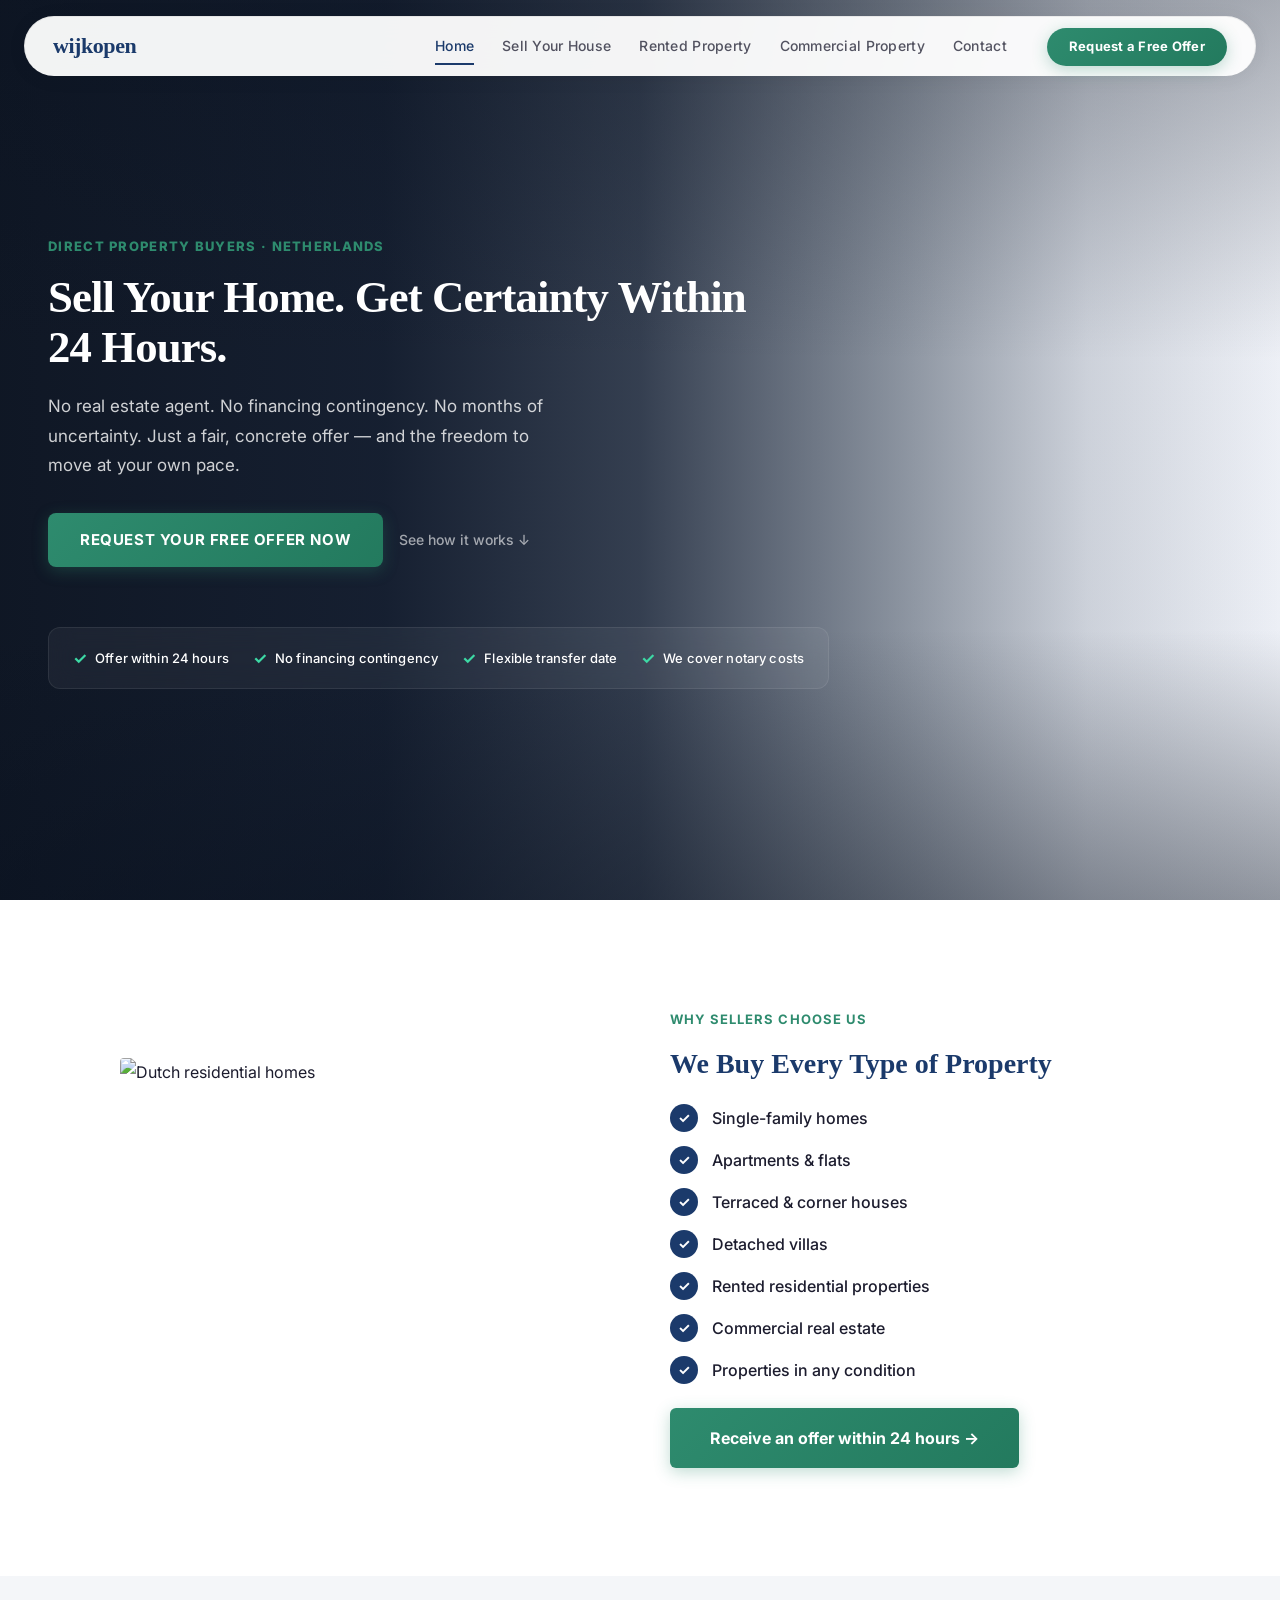
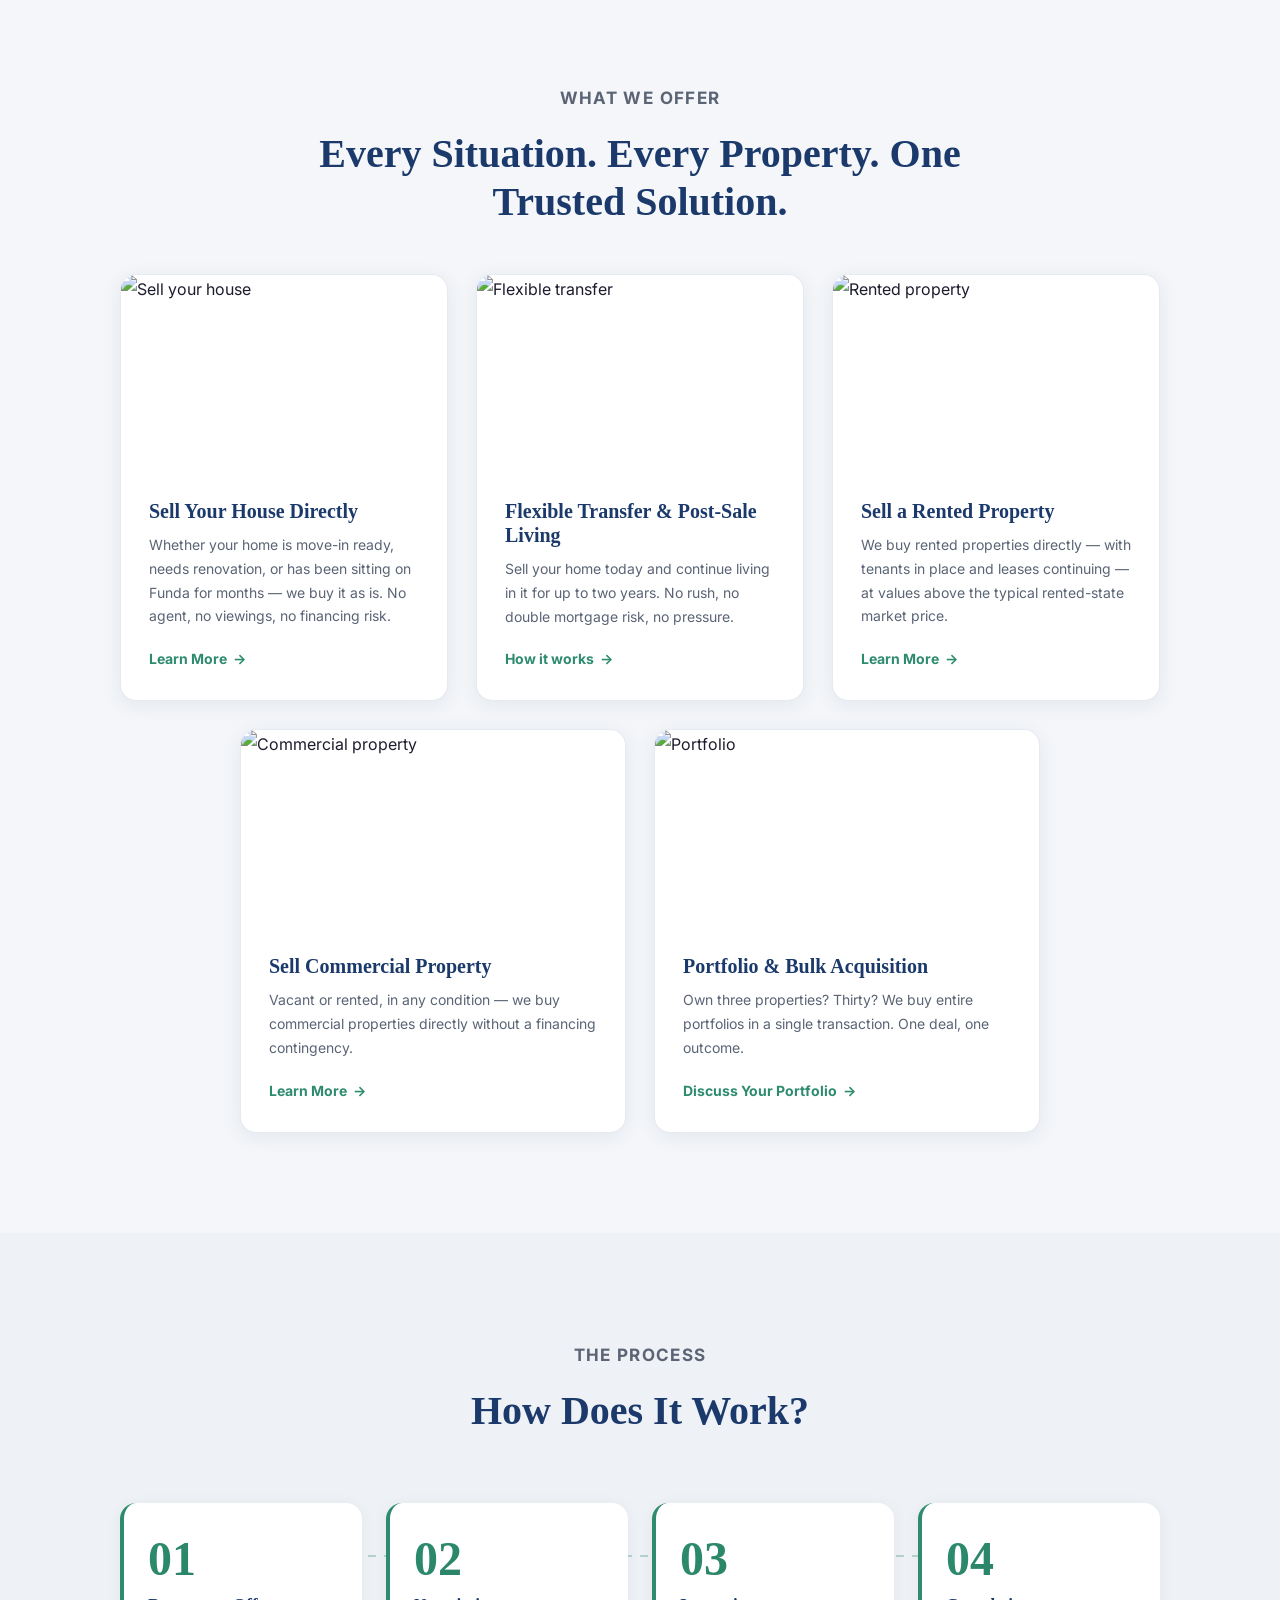
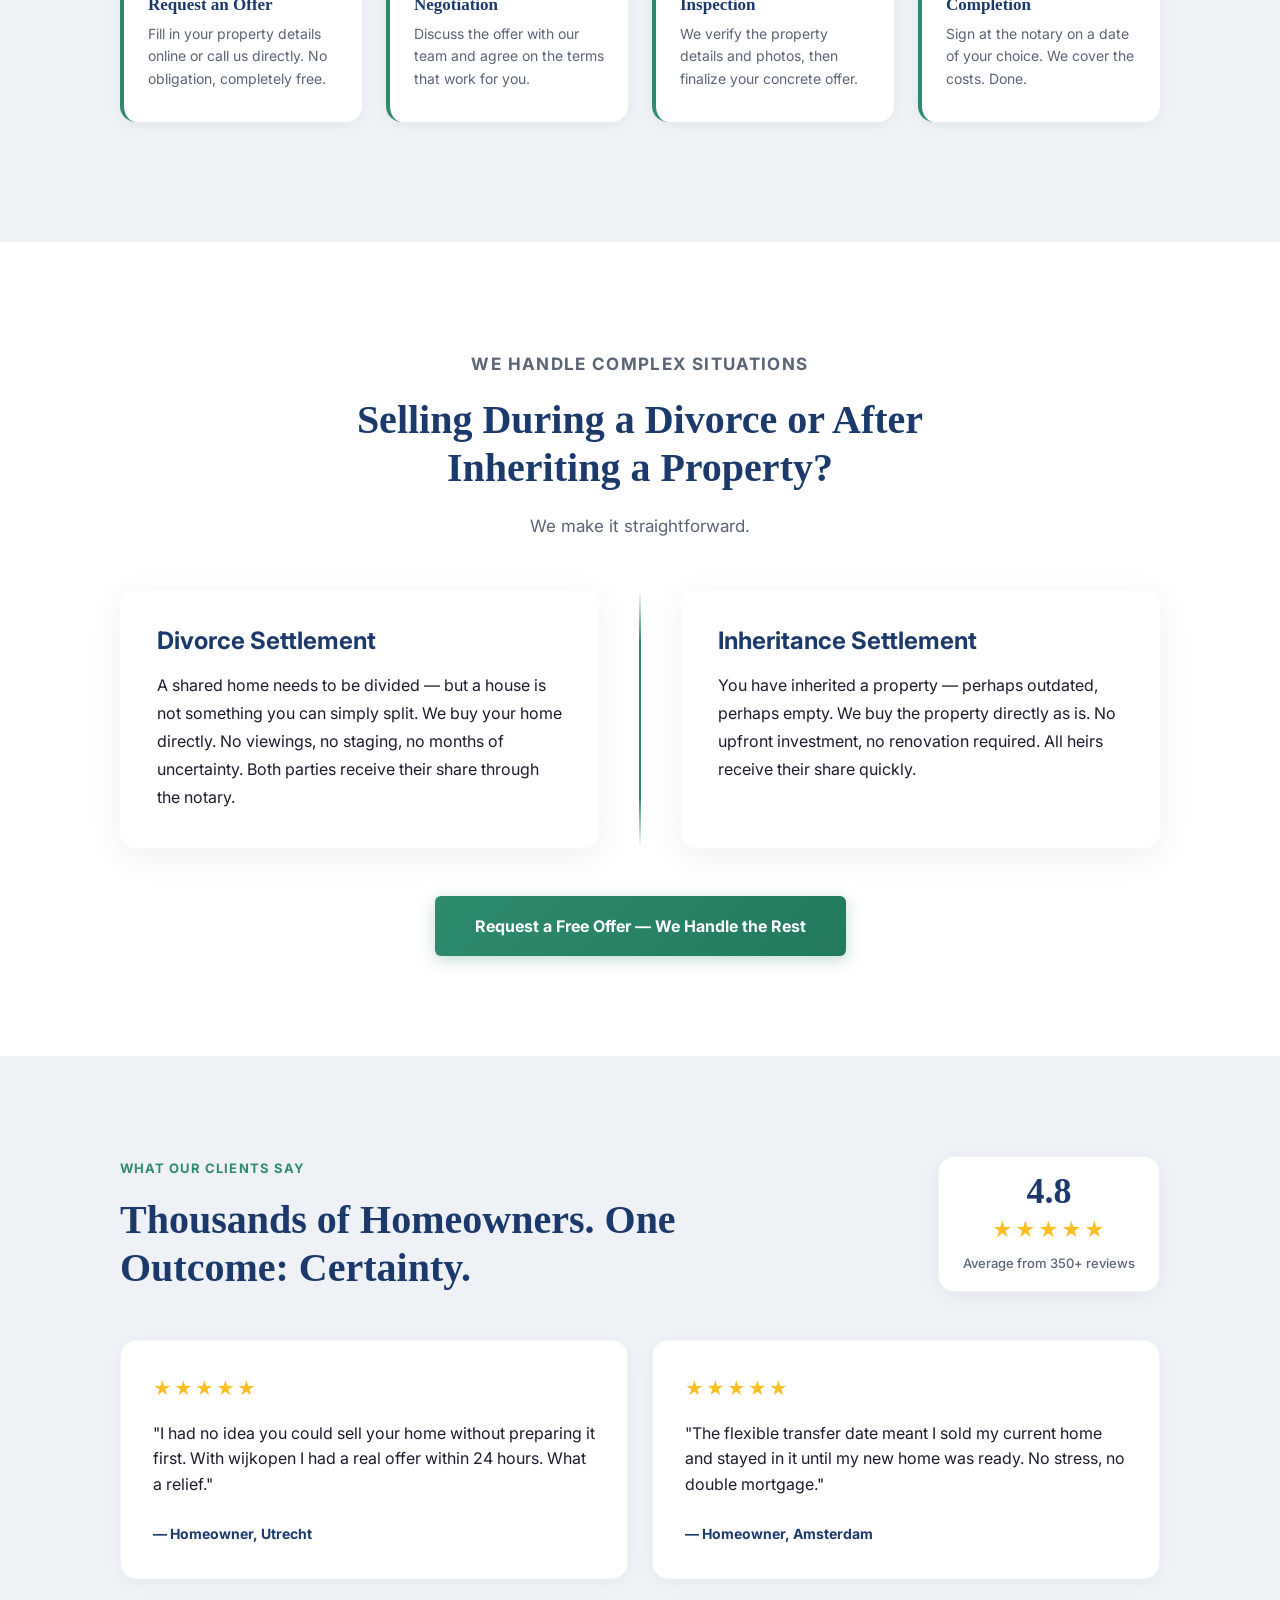
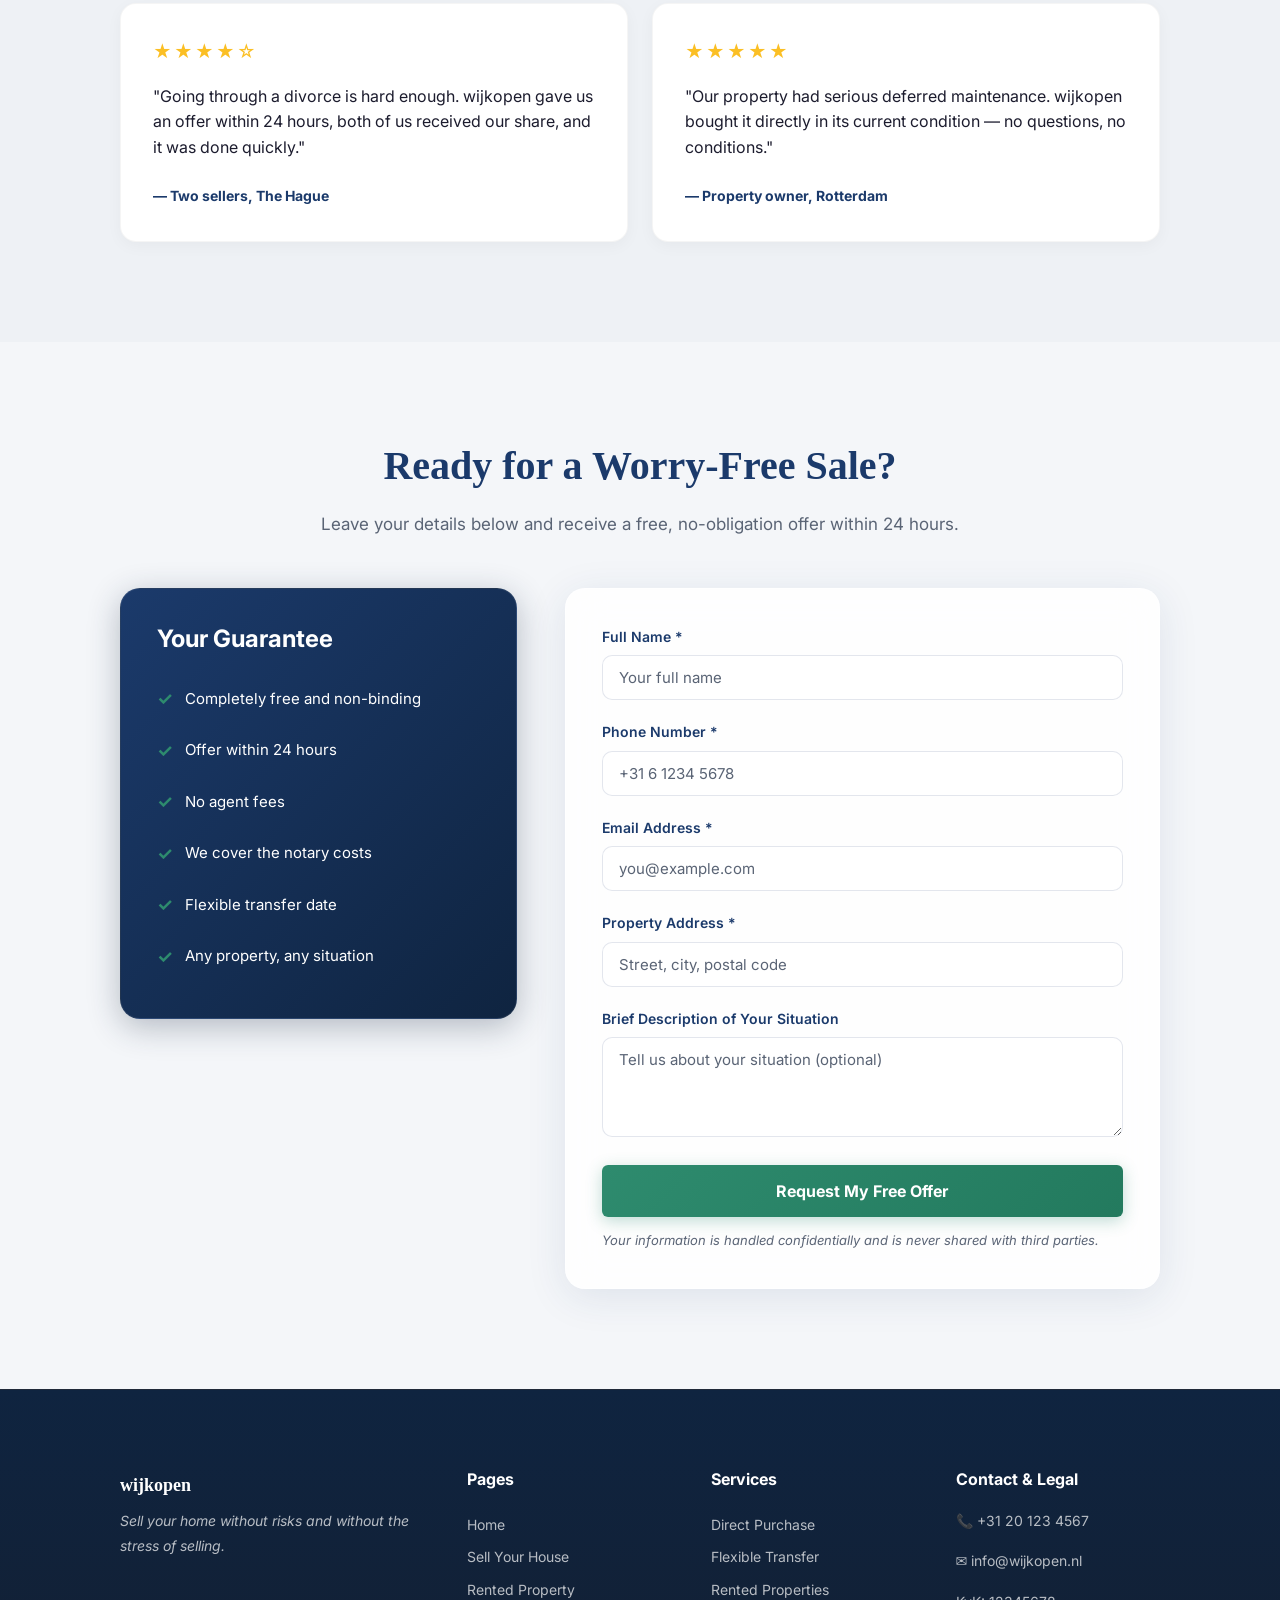
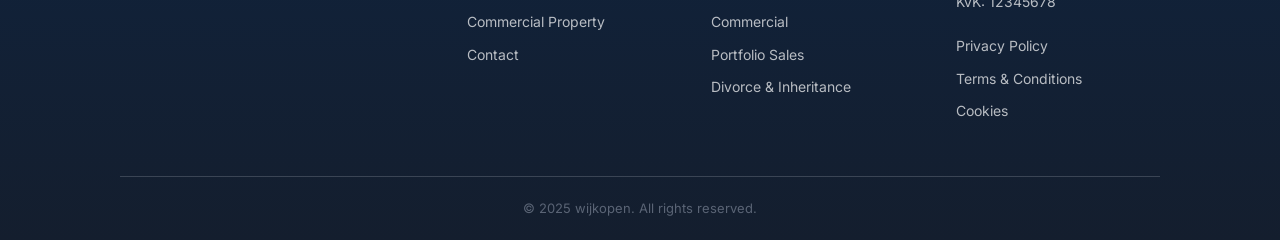
==== commit a3dd00a4: "fixed the homepage design" ====
--- a/index.html
+++ b/index.html
@@ -197,55 +197,45 @@
     </div>
   </section>
 
-  <!-- ALL SITUATIONS -->
-  <section class="section section--bg-alt" id="situations">
-    <div class="container">
-      <div class="section-header fade-in">
-        <p class="eyebrow">Your Situation, Handled</p>
-        <h2>Whatever Your Reason for Selling — We Have a Solution</h2>
-      </div>
-      <div class="tiles-grid fade-in">
-        <div class="tile"><div class="tile__icon">🏚</div><div class="tile__text">Fixer-upper or deferred maintenance</div></div>
-        <div class="tile"><div class="tile__icon">👨‍👩‍👧</div><div class="tile__text">Divorce settlement</div></div>
-        <div class="tile"><div class="tile__icon">⚖️</div><div class="tile__text">Inheritance division</div></div>
-        <div class="tile"><div class="tile__icon">✈️</div><div class="tile__text">Emigration or relocation</div></div>
-        <div class="tile"><div class="tile__icon">🏗</div><div class="tile__text">Buying a new-build</div></div>
-        <div class="tile"><div class="tile__icon">🌿</div><div class="tile__text">Downsizing</div></div>
-        <div class="tile"><div class="tile__icon">🔑</div><div class="tile__text">Rented property</div></div>
-        <div class="tile"><div class="tile__icon">📋</div><div class="tile__text">Portfolio sale</div></div>
-        <div class="tile"><div class="tile__icon">🏢</div><div class="tile__text">Commercial property</div></div>
-        <div class="tile"><div class="tile__icon">💧</div><div class="tile__text">Fire damage or contamination</div></div>
-      </div>
-    </div>
-  </section>
-
-  <!-- TESTIMONIALS -->
-  <section class="section section--gradient" id="testimonials">
-    <div class="container">
-      <div class="section-header section-header--white fade-in">
-        <p class="eyebrow" style="color:var(--color-green);">What Our Clients Say</p>
-        <h2>Thousands of Homeowners. One Outcome: Certainty.</h2>
-      </div>
-      <div class="testimonials-grid fade-in">
-        <div class="testimonial">
-          <div class="testimonial__quote-mark">"</div>
-          <p class="testimonial__text">I had no idea you could sell your home without preparing it first. With wijkopen I had a real offer within 24 hours. What a relief.</p>
-          <p class="testimonial__author">— Homeowner, Utrecht</p>
-        </div>
-        <div class="testimonial">
-          <div class="testimonial__quote-mark">"</div>
-          <p class="testimonial__text">The flexible transfer date meant I sold my current home and stayed in it until my new home was ready. No stress, no double mortgage.</p>
-          <p class="testimonial__author">— Homeowner, Amsterdam</p>
-        </div>
-        <div class="testimonial">
-          <div class="testimonial__quote-mark">"</div>
-          <p class="testimonial__text">Going through a divorce is hard enough. wijkopen gave us an offer within 24 hours, both of us received our share, and it was done.</p>
-          <p class="testimonial__author">— Two sellers, The Hague</p>
-        </div>
-        <div class="testimonial">
-          <div class="testimonial__quote-mark">"</div>
-          <p class="testimonial__text">Our property had serious deferred maintenance. wijkopen bought it directly in its current condition — no questions, no conditions.</p>
-          <p class="testimonial__author">— Property owner, Rotterdam</p>
+
+
+  <!-- REVIEWS -->
+  <section class="section section--bg-alt" id="reviews">
+    <div class="container">
+      <div class="reviews-header fade-in">
+        <div class="reviews-header__text">
+          <p class="eyebrow">What Our Clients Say</p>
+          <h2 style="color:var(--color-navy);">Thousands of Homeowners. One Outcome: Certainty.</h2>
+        </div>
+        <div class="reviews-header__rating">
+          <div class="rating-number">4.8</div>
+          <div class="rating-stars">
+            <span class="star">★</span><span class="star">★</span><span class="star">★</span><span class="star">★</span><span class="star">★</span>
+          </div>
+          <div class="rating-label">Average from 350+ reviews</div>
+        </div>
+      </div>
+      
+      <div class="reviews-grid fade-in">
+        <div class="review-card">
+          <div class="review-card__stars">★★★★★</div>
+          <p class="review-card__text">"I had no idea you could sell your home without preparing it first. With wijkopen I had a real offer within 24 hours. What a relief."</p>
+          <div class="review-card__author">— Homeowner, Utrecht</div>
+        </div>
+        <div class="review-card">
+          <div class="review-card__stars">★★★★★</div>
+          <p class="review-card__text">"The flexible transfer date meant I sold my current home and stayed in it until my new home was ready. No stress, no double mortgage."</p>
+          <div class="review-card__author">— Homeowner, Amsterdam</div>
+        </div>
+        <div class="review-card">
+          <div class="review-card__stars">★★★★☆</div>
+          <p class="review-card__text">"Going through a divorce is hard enough. wijkopen gave us an offer within 24 hours, both of us received our share, and it was done quickly."</p>
+          <div class="review-card__author">— Two sellers, The Hague</div>
+        </div>
+        <div class="review-card">
+          <div class="review-card__stars">★★★★★</div>
+          <p class="review-card__text">"Our property had serious deferred maintenance. wijkopen bought it directly in its current condition — no questions, no conditions."</p>
+          <div class="review-card__author">— Property owner, Rotterdam</div>
         </div>
       </div>
     </div>
--- a/css/modern.css
+++ b/css/modern.css
@@ -691,11 +691,40 @@
 @media (max-width:768px) {
   .img-cards-grid, .img-cards-grid-2 { grid-template-columns: 1fr; }
   .glass-card { padding: 24px; }
-  .hero__actions { flex-direction: column; align-items: stretch; }
-  .hero__actions .btn-primary { text-align: center; }
-  .hero__content { max-width: 100%; padding-top: 80px; padding-bottom: 48px; }
+  /* Mobile hero — full dark overlay instead of split */
+  .hero { min-height: auto; }
+  .hero__overlay {
+    background: rgba(8, 16, 30, 0.85) !important;
+  }
+  .hero .container {
+    width: 100% !important;
+    padding: 0 20px !important;
+  }
+  .hero__content {
+    width: 100% !important;
+    max-width: 100% !important;
+    padding-top: 90px;
+    padding-bottom: 40px;
+  }
+  .hero__content h1 {
+    font-size: 28px !important;
+    line-height: 1.2;
+  }
+  .hero__content p {
+    font-size: 15px;
+    max-width: 100%;
+  }
   .hero__content .eyebrow { font-size: 11px; }
-  .trust-strip { padding: 14px 16px; gap: 10px; }
+  .hero__actions { flex-direction: column; align-items: stretch; gap: 12px; }
+  .hero__actions .btn-primary { text-align: center; font-size: 14px; padding: 14px 24px; }
+  .hero__scroll-link { text-align: center; }
+  .trust-strip { 
+    padding: 14px 16px; 
+    gap: 8px; 
+    flex-wrap: wrap;
+    display: flex;
+  }
+  .trust-strip__item { font-size: 12px; }
   /* Mobile floating nav */
   .nav {
     width: calc(100% - 24px);
@@ -728,3 +757,96 @@
   .nav__cta { margin-top: 8px; }
   .nav__cta .btn { width: 100%; justify-content: center; border-radius: 14px !important; }
 }
+
+/* ═══ REVIEWS SECTION ═══ */
+.reviews-header {
+  display: flex;
+  justify-content: space-between;
+  align-items: flex-end;
+  margin-bottom: 48px;
+  flex-wrap: wrap;
+  gap: 24px;
+}
+.reviews-header__text {
+  max-width: 600px;
+}
+.reviews-header__text h2 {
+  margin-bottom: 0;
+}
+.reviews-header__rating {
+  background: #fff;
+  padding: 16px 24px;
+  border-radius: 16px;
+  box-shadow: 0 4px 20px rgba(0,0,0,0.05);
+  display: flex;
+  flex-direction: column;
+  align-items: center;
+  border: 1px solid rgba(0,0,0,0.05);
+}
+.rating-number {
+  font-family: var(--font-display);
+  font-size: 36px;
+  font-weight: 800;
+  color: var(--color-navy);
+  line-height: 1;
+  margin-bottom: 4px;
+}
+.rating-stars {
+  color: #fbbf24;
+  font-size: 20px;
+  letter-spacing: 2px;
+  margin-bottom: 4px;
+}
+.rating-label {
+  font-size: 13px;
+  color: var(--color-muted);
+  font-weight: 500;
+}
+
+.reviews-grid {
+  display: grid;
+  grid-template-columns: repeat(2, 1fr);
+  gap: 24px;
+}
+.review-card {
+  background: #fff;
+  padding: 32px;
+  border-radius: 16px;
+  box-shadow: 0 4px 16px rgba(0,0,0,0.04);
+  border: 1px solid rgba(0,0,0,0.04);
+  transition: transform 0.3s ease, box-shadow 0.3s ease;
+  display: flex;
+  flex-direction: column;
+}
+.review-card:hover {
+  transform: translateY(-4px);
+  box-shadow: 0 12px 24px rgba(0,0,0,0.08);
+}
+.review-card__stars {
+  color: #fbbf24;
+  font-size: 18px;
+  letter-spacing: 2px;
+  margin-bottom: 16px;
+}
+.review-card__text {
+  font-size: 16px;
+  color: var(--color-text);
+  line-height: 1.6;
+  margin-bottom: 24px;
+  flex-grow: 1;
+}
+.review-card__author {
+  font-size: 14px;
+  color: var(--color-navy);
+  font-weight: 700;
+}
+
+@media (max-width: 768px) {
+  .reviews-header {
+    flex-direction: column;
+    align-items: flex-start;
+  }
+  .reviews-grid {
+    grid-template-columns: 1fr;
+  }
+}
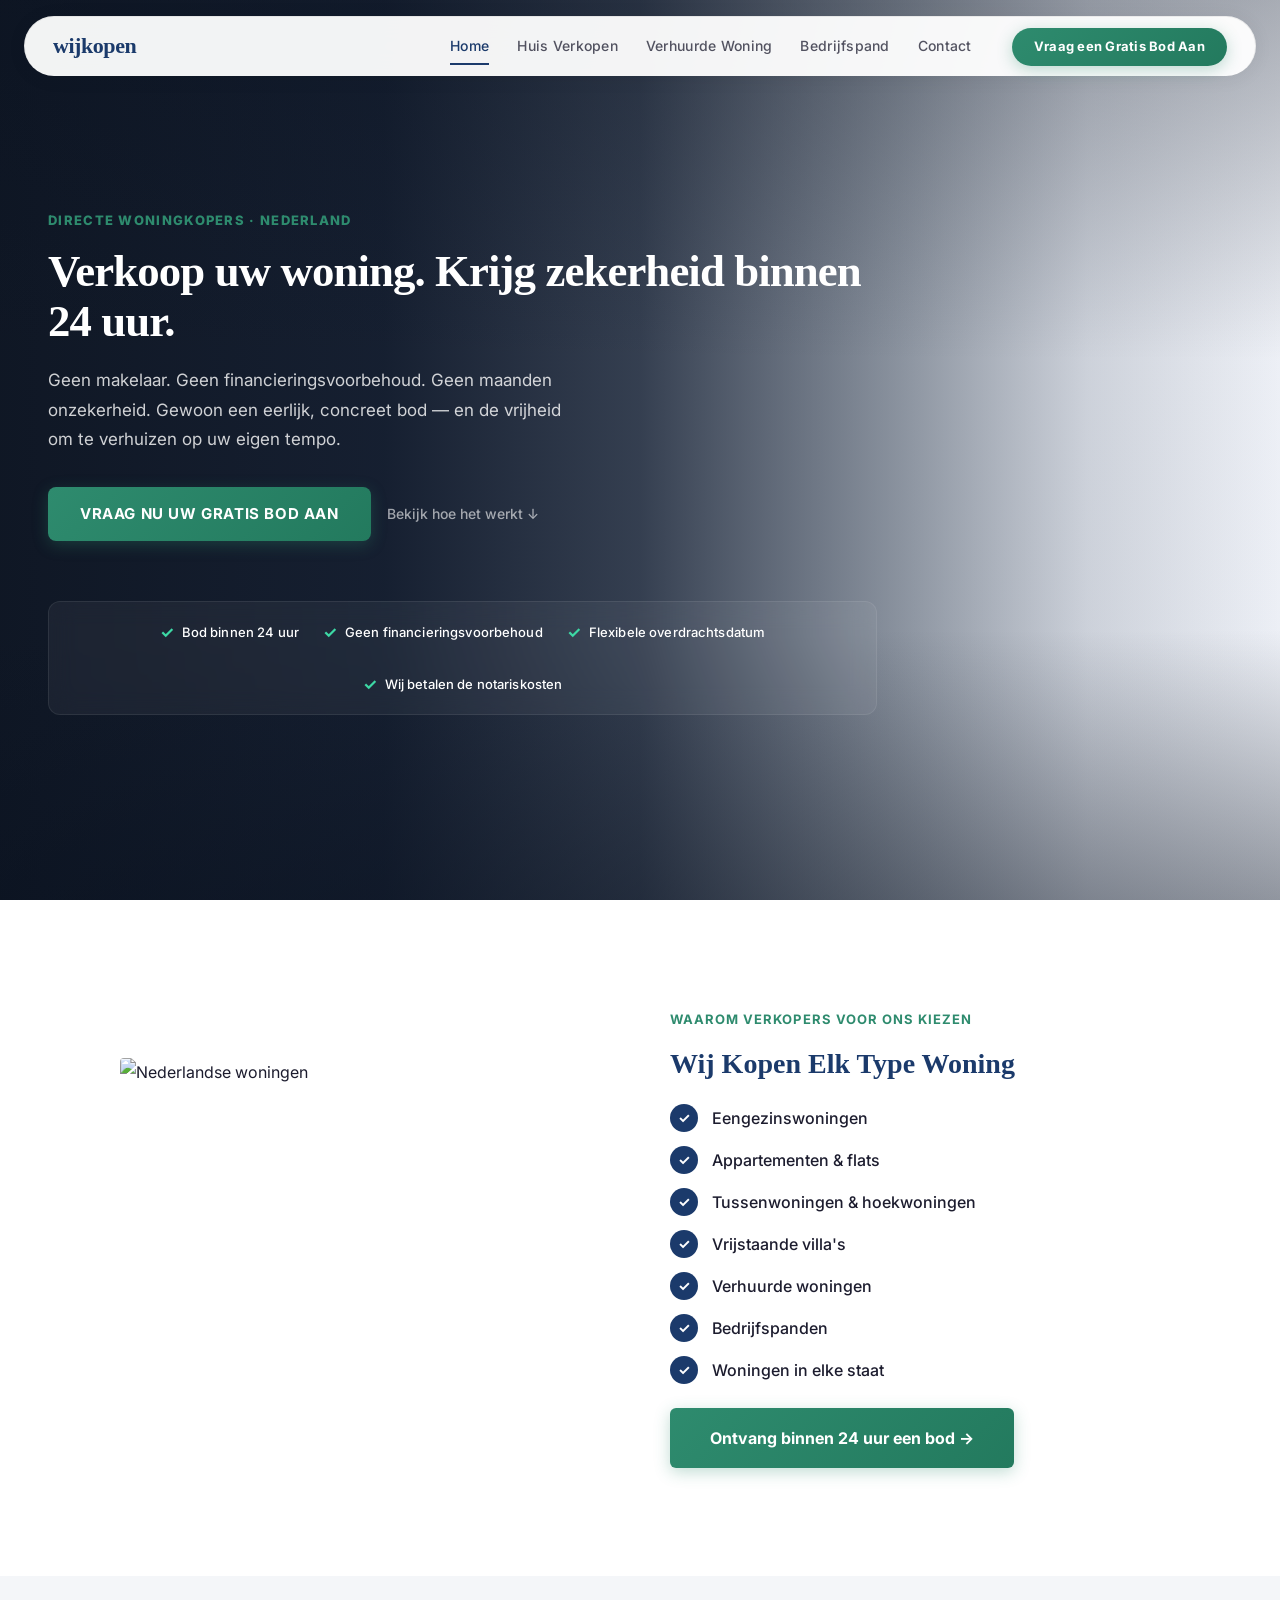
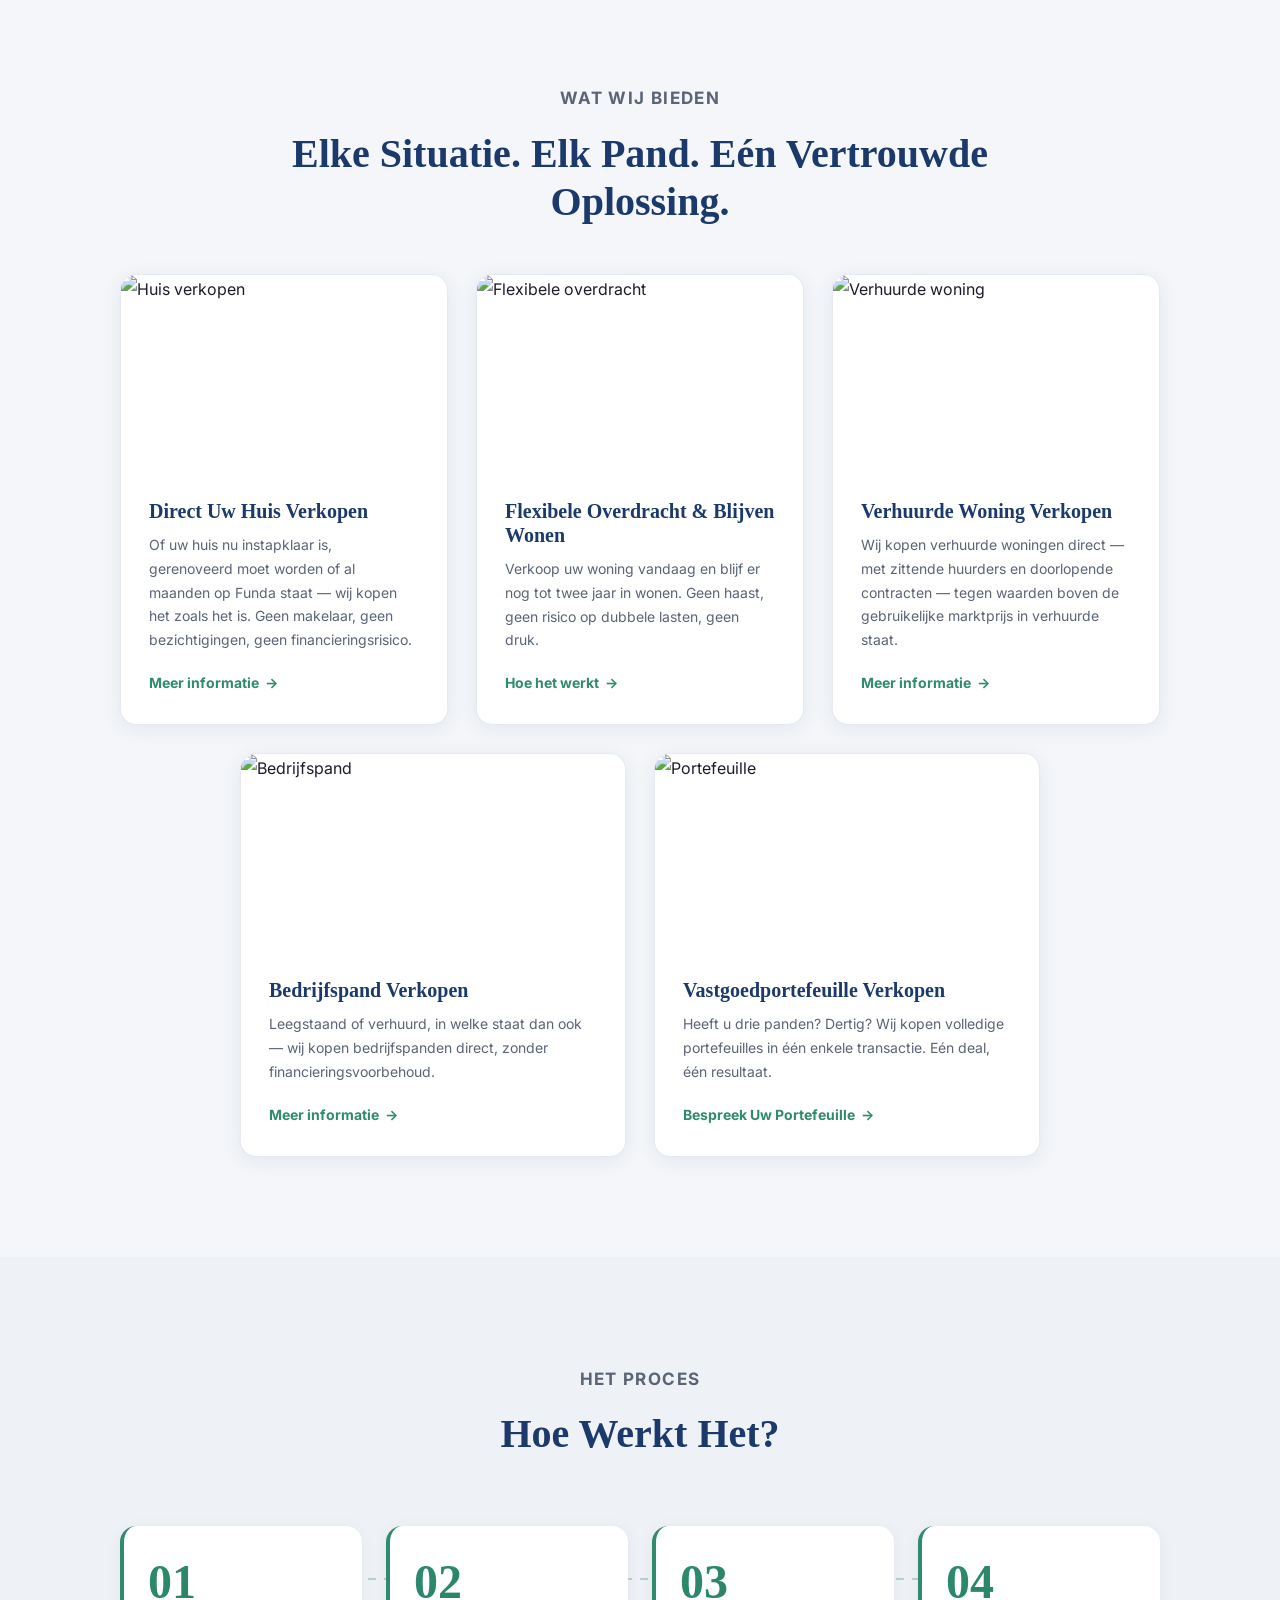
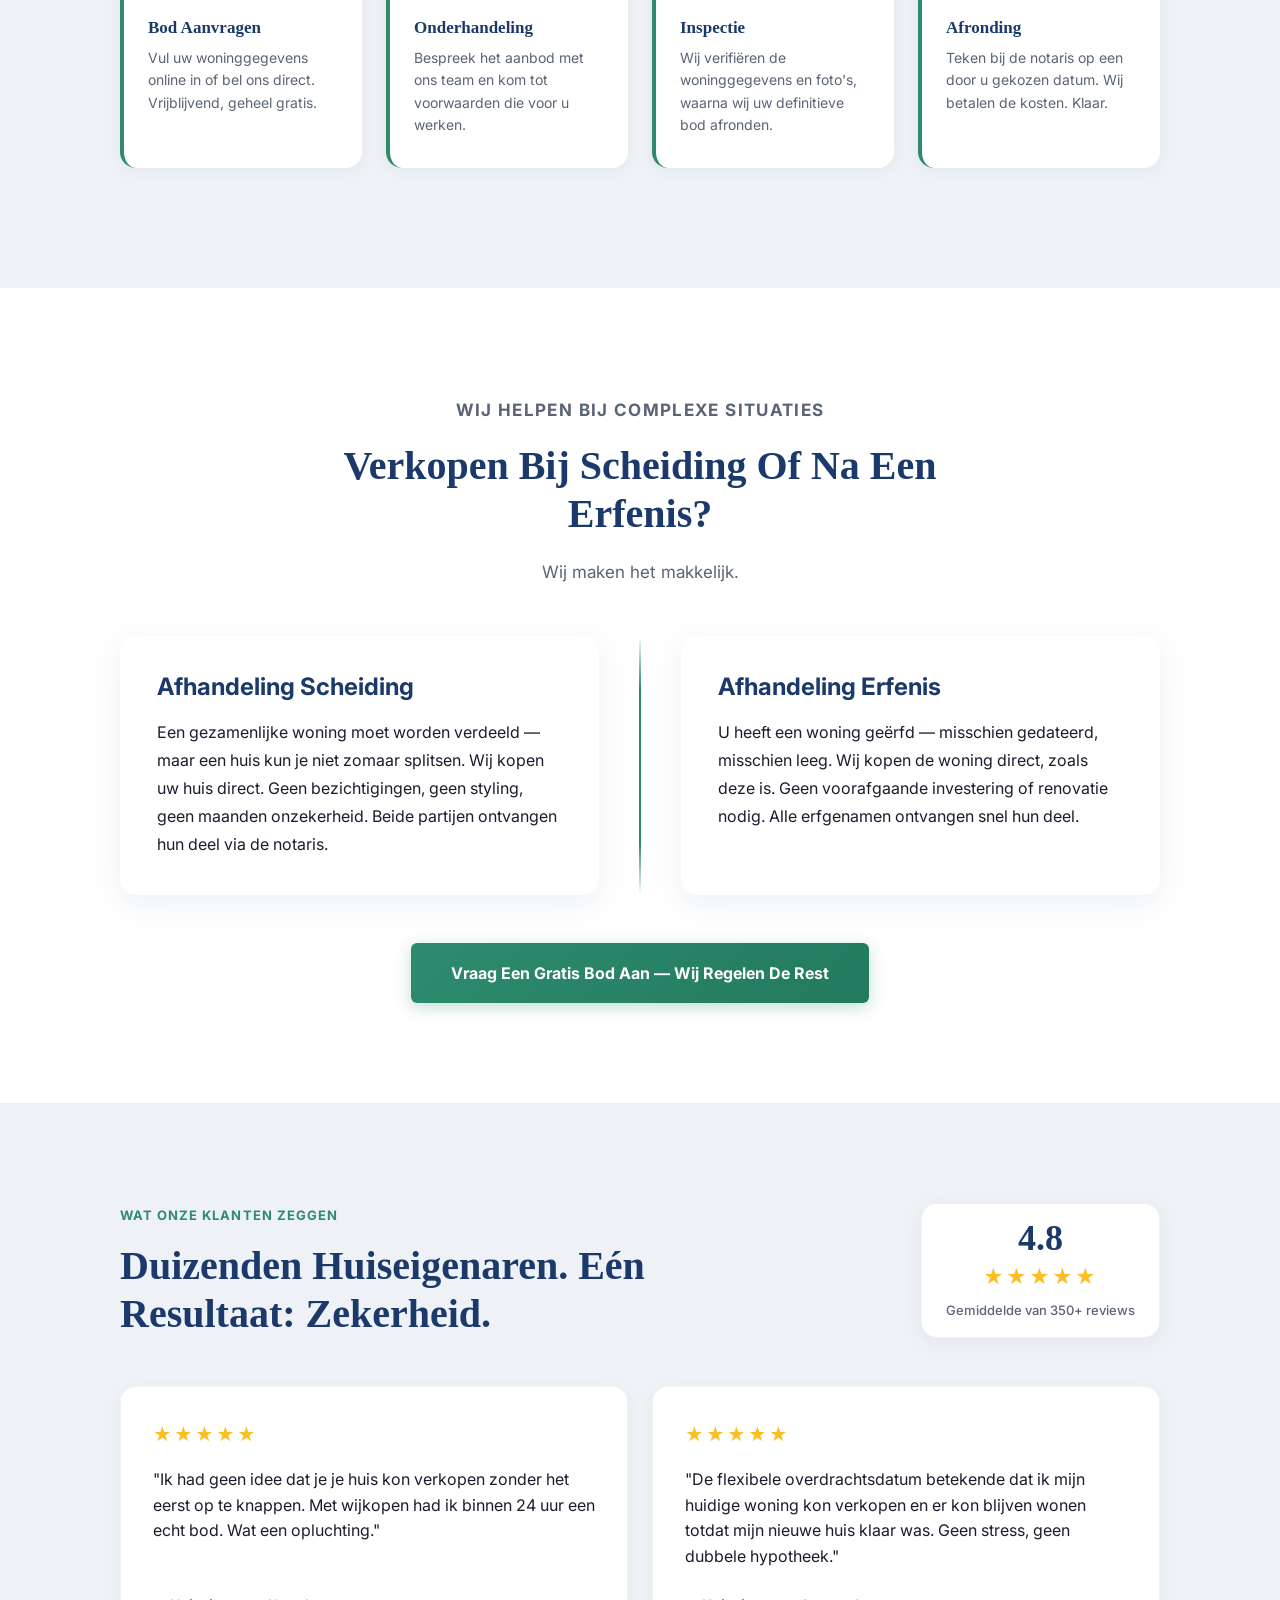
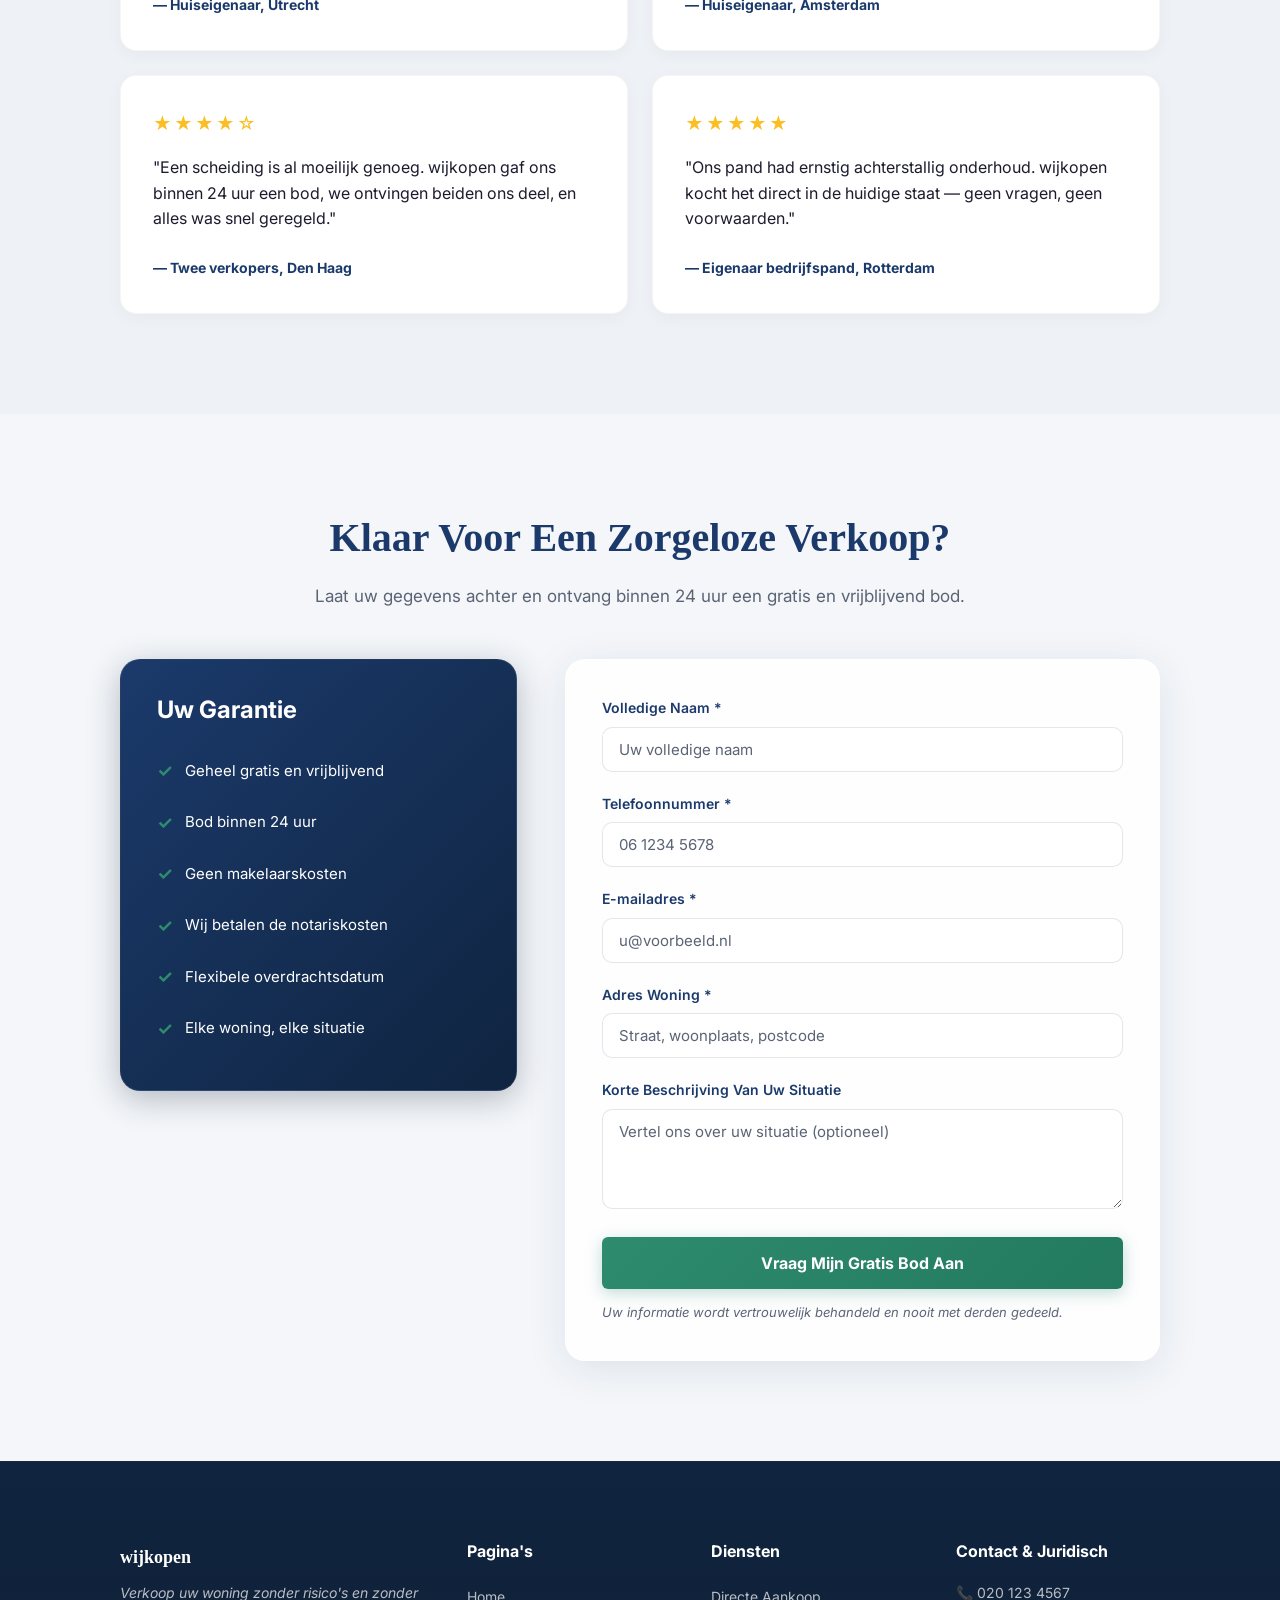
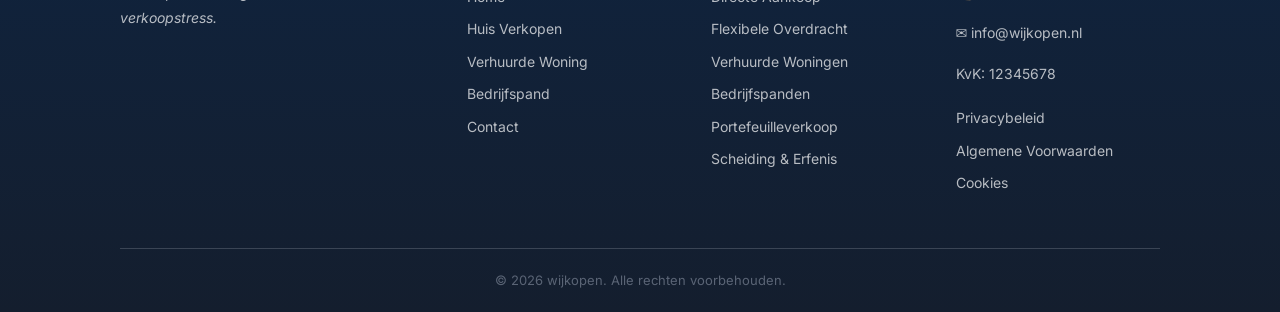
==== commit 92c3d1bd: "converted the whole website content into dutch language" ====
--- a/index.html
+++ b/index.html
@@ -1,10 +1,10 @@
 <!DOCTYPE html>
-<html lang="en">
+<html lang="nl">
 <head>
   <meta charset="UTF-8">
   <meta name="viewport" content="width=device-width, initial-scale=1.0">
-  <meta name="description" content="wijkopen — We buy your property directly, without conditions. Receive a fair offer within 24 hours.">
-  <title>wijkopen — Sell Your Property With Certainty</title>
+  <meta name="description" content="wijkopen — Wij kopen uw woning direct, zonder voorbehoud. Ontvang binnen 24 uur een eerlijk bod.">
+  <title>wijkopen — Verkoop uw woning met zekerheid</title>
   <link href="https://fonts.googleapis.com/css2?family=Inter:wght@400;500;600;700&display=swap" rel="stylesheet">
   <link rel="stylesheet" href="css/styles.css">
   <link rel="stylesheet" href="css/modern.css">
@@ -15,16 +15,16 @@
   <nav class="nav" id="main-nav">
     <div class="container">
       <a href="index.html" class="nav__logo">wijkopen</a>
-      <button class="hamburger" id="hamburger" aria-label="Toggle menu">
+      <button class="hamburger" id="hamburger" aria-label="Menu wisselen">
         <span></span><span></span><span></span>
       </button>
       <div class="nav__links" id="nav-links">
         <a href="index.html">Home</a>
-        <a href="sell-your-house.html">Sell Your House</a>
-        <a href="rented-property.html">Rented Property</a>
-        <a href="commercial-property.html">Commercial Property</a>
+        <a href="sell-your-house.html">Huis Verkopen</a>
+        <a href="rented-property.html">Verhuurde Woning</a>
+        <a href="commercial-property.html">Bedrijfspand</a>
         <a href="contact.html">Contact</a>
-        <span class="nav__cta"><a href="contact.html" class="btn btn-primary">Request a Free Offer</a></span>
+        <span class="nav__cta"><a href="contact.html" class="btn btn-primary">Vraag een Gratis Bod Aan</a></span>
       </div>
     </div>
   </nav>
@@ -34,18 +34,18 @@
     <div class="hero__overlay"></div>
     <div class="container">
       <div class="hero__content">
-        <p class="eyebrow">Direct Property Buyers · Netherlands</p>
-        <h1>Sell Your Home. Get Certainty Within 24&nbsp;Hours.</h1>
-        <p>No real estate agent. No financing contingency. No months of uncertainty. Just a fair, concrete offer — and the freedom to move at your own pace.</p>
+        <p class="eyebrow">Directe Woningkopers · Nederland</p>
+        <h1>Verkoop uw woning. Krijg zekerheid binnen 24 uur.</h1>
+        <p>Geen makelaar. Geen financieringsvoorbehoud. Geen maanden onzekerheid. Gewoon een eerlijk, concreet bod — en de vrijheid om te verhuizen op uw eigen tempo.</p>
         <div class="hero__actions">
-          <a href="contact.html" class="btn btn-primary btn-lg btn-glow">Request Your Free Offer Now</a>
-          <a href="#process" class="hero__scroll-link">See how it works ↓</a>
+          <a href="contact.html" class="btn btn-primary btn-lg btn-glow">Vraag Nu Uw Gratis Bod Aan</a>
+          <a href="#process" class="hero__scroll-link">Bekijk hoe het werkt ↓</a>
         </div>
         <div class="trust-strip">
-          <span class="trust-strip__item"><span class="trust-strip__check">✓</span> Offer within 24 hours</span>
-          <span class="trust-strip__item"><span class="trust-strip__check">✓</span> No financing contingency</span>
-          <span class="trust-strip__item"><span class="trust-strip__check">✓</span> Flexible transfer date</span>
-          <span class="trust-strip__item"><span class="trust-strip__check">✓</span> We cover notary costs</span>
+          <span class="trust-strip__item"><span class="trust-strip__check">✓</span> Bod binnen 24 uur</span>
+          <span class="trust-strip__item"><span class="trust-strip__check">✓</span> Geen financieringsvoorbehoud</span>
+          <span class="trust-strip__item"><span class="trust-strip__check">✓</span> Flexibele overdrachtsdatum</span>
+          <span class="trust-strip__item"><span class="trust-strip__check">✓</span> Wij betalen de notariskosten</span>
         </div>
       </div>
     </div>
@@ -56,21 +56,21 @@
     <div class="container">
       <div class="split-img-section fade-in">
         <div class="split-img-section__image">
-          <img src="https://images.unsplash.com/photo-1600596542815-ffad4c1539a9?auto=format&fit=crop&w=800&q=80" alt="Dutch residential homes">
+          <img src="https://images.unsplash.com/photo-1600596542815-ffad4c1539a9?auto=format&fit=crop&w=800&q=80" alt="Nederlandse woningen">
         </div>
         <div class="split-img-section__content">
-          <p class="eyebrow">Why Sellers Choose Us</p>
-          <h2>We Buy Every Type of Property</h2>
+          <p class="eyebrow">Waarom Verkopers Voor Ons Kiezen</p>
+          <h2>Wij Kopen Elk Type Woning</h2>
           <ul class="check-list">
-            <li><span class="check-list__icon">✓</span> Single-family homes</li>
-            <li><span class="check-list__icon">✓</span> Apartments & flats</li>
-            <li><span class="check-list__icon">✓</span> Terraced & corner houses</li>
-            <li><span class="check-list__icon">✓</span> Detached villas</li>
-            <li><span class="check-list__icon">✓</span> Rented residential properties</li>
-            <li><span class="check-list__icon">✓</span> Commercial real estate</li>
-            <li><span class="check-list__icon">✓</span> Properties in any condition</li>
+            <li><span class="check-list__icon">✓</span> Eengezinswoningen</li>
+            <li><span class="check-list__icon">✓</span> Appartementen & flats</li>
+            <li><span class="check-list__icon">✓</span> Tussenwoningen & hoekwoningen</li>
+            <li><span class="check-list__icon">✓</span> Vrijstaande villa's</li>
+            <li><span class="check-list__icon">✓</span> Verhuurde woningen</li>
+            <li><span class="check-list__icon">✓</span> Bedrijfspanden</li>
+            <li><span class="check-list__icon">✓</span> Woningen in elke staat</li>
           </ul>
-          <a href="contact.html" class="btn btn-primary btn-lg" style="margin-top:24px;">Receive an offer within 24 hours →</a>
+          <a href="contact.html" class="btn btn-primary btn-lg" style="margin-top:24px;">Ontvang binnen 24 uur een bod →</a>
         </div>
       </div>
     </div>
@@ -80,60 +80,60 @@
   <section class="section section--bg" id="services">
     <div class="container">
       <div class="section-header fade-in">
-        <p class="eyebrow">What We Offer</p>
-        <h2>Every Situation. Every Property. One Trusted Solution.</h2>
+        <p class="eyebrow">Wat Wij Bieden</p>
+        <h2>Elke Situatie. Elk Pand. Eén Vertrouwde Oplossing.</h2>
       </div>
       <div class="img-cards-grid fade-in">
         <div class="img-card">
           <div class="img-card__image-wrap">
-            <img src="https://images.unsplash.com/photo-1570129477492-45c003edd2be?auto=format&fit=crop&w=600&q=80" alt="Sell your house" class="img-card__image">
-          </div>
-          <div class="img-card__body">
-            <h3 class="img-card__title">Sell Your House Directly</h3>
-            <p class="img-card__text">Whether your home is move-in ready, needs renovation, or has been sitting on Funda for months — we buy it as is. No agent, no viewings, no financing risk.</p>
-            <a href="sell-your-house.html" class="img-card__link">Learn More <span>→</span></a>
-          </div>
-        </div>
-        <div class="img-card">
-          <div class="img-card__image-wrap">
-            <img src="https://images.unsplash.com/photo-1600585154340-be6161a56a0c?auto=format&fit=crop&w=600&q=80" alt="Flexible transfer" class="img-card__image">
-          </div>
-          <div class="img-card__body">
-            <h3 class="img-card__title">Flexible Transfer & Post-Sale Living</h3>
-            <p class="img-card__text">Sell your home today and continue living in it for up to two years. No rush, no double mortgage risk, no pressure.</p>
-            <a href="sell-your-house.html#flexible-transfer" class="img-card__link">How it works <span>→</span></a>
-          </div>
-        </div>
-        <div class="img-card">
-          <div class="img-card__image-wrap">
-            <img src="https://images.unsplash.com/photo-1545324418-cc1a3fa10c00?auto=format&fit=crop&w=600&q=80" alt="Rented property" class="img-card__image">
-          </div>
-          <div class="img-card__body">
-            <h3 class="img-card__title">Sell a Rented Property</h3>
-            <p class="img-card__text">We buy rented properties directly — with tenants in place and leases continuing — at values above the typical rented-state market price.</p>
-            <a href="rented-property.html" class="img-card__link">Learn More <span>→</span></a>
+            <img src="https://images.unsplash.com/photo-1570129477492-45c003edd2be?auto=format&fit=crop&w=600&q=80" alt="Huis verkopen" class="img-card__image">
+          </div>
+          <div class="img-card__body">
+            <h3 class="img-card__title">Direct Uw Huis Verkopen</h3>
+            <p class="img-card__text">Of uw huis nu instapklaar is, gerenoveerd moet worden of al maanden op Funda staat — wij kopen het zoals het is. Geen makelaar, geen bezichtigingen, geen financieringsrisico.</p>
+            <a href="sell-your-house.html" class="img-card__link">Meer informatie <span>→</span></a>
+          </div>
+        </div>
+        <div class="img-card">
+          <div class="img-card__image-wrap">
+            <img src="https://images.unsplash.com/photo-1600585154340-be6161a56a0c?auto=format&fit=crop&w=600&q=80" alt="Flexibele overdracht" class="img-card__image">
+          </div>
+          <div class="img-card__body">
+            <h3 class="img-card__title">Flexibele Overdracht & Blijven Wonen</h3>
+            <p class="img-card__text">Verkoop uw woning vandaag en blijf er nog tot twee jaar in wonen. Geen haast, geen risico op dubbele lasten, geen druk.</p>
+            <a href="sell-your-house.html#flexible-transfer" class="img-card__link">Hoe het werkt <span>→</span></a>
+          </div>
+        </div>
+        <div class="img-card">
+          <div class="img-card__image-wrap">
+            <img src="https://images.unsplash.com/photo-1545324418-cc1a3fa10c00?auto=format&fit=crop&w=600&q=80" alt="Verhuurde woning" class="img-card__image">
+          </div>
+          <div class="img-card__body">
+            <h3 class="img-card__title">Verhuurde Woning Verkopen</h3>
+            <p class="img-card__text">Wij kopen verhuurde woningen direct — met zittende huurders en doorlopende contracten — tegen waarden boven de gebruikelijke marktprijs in verhuurde staat.</p>
+            <a href="rented-property.html" class="img-card__link">Meer informatie <span>→</span></a>
           </div>
         </div>
       </div>
       <div class="img-cards-grid-2 fade-in">
         <div class="img-card">
           <div class="img-card__image-wrap">
-            <img src="https://images.unsplash.com/photo-1486406146926-c627a92ad1ab?auto=format&fit=crop&w=600&q=80" alt="Commercial property" class="img-card__image">
-          </div>
-          <div class="img-card__body">
-            <h3 class="img-card__title">Sell Commercial Property</h3>
-            <p class="img-card__text">Vacant or rented, in any condition — we buy commercial properties directly without a financing contingency.</p>
-            <a href="commercial-property.html" class="img-card__link">Learn More <span>→</span></a>
-          </div>
-        </div>
-        <div class="img-card">
-          <div class="img-card__image-wrap">
-            <img src="https://images.unsplash.com/photo-1560518883-ce09059eeffa?auto=format&fit=crop&w=600&q=80" alt="Portfolio" class="img-card__image">
-          </div>
-          <div class="img-card__body">
-            <h3 class="img-card__title">Portfolio & Bulk Acquisition</h3>
-            <p class="img-card__text">Own three properties? Thirty? We buy entire portfolios in a single transaction. One deal, one outcome.</p>
-            <a href="contact.html" class="img-card__link">Discuss Your Portfolio <span>→</span></a>
+            <img src="https://images.unsplash.com/photo-1486406146926-c627a92ad1ab?auto=format&fit=crop&w=600&q=80" alt="Bedrijfspand" class="img-card__image">
+          </div>
+          <div class="img-card__body">
+            <h3 class="img-card__title">Bedrijfspand Verkopen</h3>
+            <p class="img-card__text">Leegstaand of verhuurd, in welke staat dan ook — wij kopen bedrijfspanden direct, zonder financieringsvoorbehoud.</p>
+            <a href="commercial-property.html" class="img-card__link">Meer informatie <span>→</span></a>
+          </div>
+        </div>
+        <div class="img-card">
+          <div class="img-card__image-wrap">
+            <img src="https://images.unsplash.com/photo-1560518883-ce09059eeffa?auto=format&fit=crop&w=600&q=80" alt="Portefeuille" class="img-card__image">
+          </div>
+          <div class="img-card__body">
+            <h3 class="img-card__title">Vastgoedportefeuille Verkopen</h3>
+            <p class="img-card__text">Heeft u drie panden? Dertig? Wij kopen volledige portefeuilles in één enkele transactie. Eén deal, één resultaat.</p>
+            <a href="contact.html" class="img-card__link">Bespreek Uw Portefeuille <span>→</span></a>
           </div>
         </div>
       </div>
@@ -144,29 +144,29 @@
   <section class="section section--bg-alt" id="process">
     <div class="container">
       <div class="section-header fade-in">
-        <p class="eyebrow">The Process</p>
-        <h2 style="color:var(--color-navy);">How Does It Work?</h2>
+        <p class="eyebrow">Het Proces</p>
+        <h2 style="color:var(--color-navy);">Hoe Werkt Het?</h2>
       </div>
       <div class="process-cards fade-in">
         <div class="process-card">
           <div class="process-card__number">01</div>
-          <h4 class="process-card__title">Request an Offer</h4>
-          <p class="process-card__desc">Fill in your property details online or call us directly. No obligation, completely free.</p>
+          <h4 class="process-card__title">Bod Aanvragen</h4>
+          <p class="process-card__desc">Vul uw woninggegevens online in of bel ons direct. Vrijblijvend, geheel gratis.</p>
         </div>
         <div class="process-card">
           <div class="process-card__number">02</div>
-          <h4 class="process-card__title">Negotiation</h4>
-          <p class="process-card__desc">Discuss the offer with our team and agree on the terms that work for you.</p>
+          <h4 class="process-card__title">Onderhandeling</h4>
+          <p class="process-card__desc">Bespreek het aanbod met ons team en kom tot voorwaarden die voor u werken.</p>
         </div>
         <div class="process-card">
           <div class="process-card__number">03</div>
-          <h4 class="process-card__title">Inspection</h4>
-          <p class="process-card__desc">We verify the property details and photos, then finalize your concrete offer.</p>
+          <h4 class="process-card__title">Inspectie</h4>
+          <p class="process-card__desc">Wij verifiëren de woninggegevens en foto's, waarna wij uw definitieve bod afronden.</p>
         </div>
         <div class="process-card">
           <div class="process-card__number">04</div>
-          <h4 class="process-card__title">Completion</h4>
-          <p class="process-card__desc">Sign at the notary on a date of your choice. We cover the costs. Done.</p>
+          <h4 class="process-card__title">Afronding</h4>
+          <p class="process-card__desc">Teken bij de notaris op een door u gekozen datum. Wij betalen de kosten. Klaar.</p>
         </div>
       </div>
     </div>
@@ -176,23 +176,23 @@
   <section class="section section--white" id="complex-situations">
     <div class="container">
       <div class="section-header fade-in">
-        <p class="eyebrow">We Handle Complex Situations</p>
-        <h2>Selling During a Divorce or After Inheriting a Property?</h2>
-        <p>We make it straightforward.</p>
+        <p class="eyebrow">Wij Helpen Bij Complexe Situaties</p>
+        <h2>Verkopen Bij Scheiding Of Na Een Erfenis?</h2>
+        <p>Wij maken het makkelijk.</p>
       </div>
       <div class="split-section fade-in">
         <div class="glass-card">
-          <h3 style="color:var(--color-navy); margin-bottom:16px;">Divorce Settlement</h3>
-          <p>A shared home needs to be divided — but a house is not something you can simply split. We buy your home directly. No viewings, no staging, no months of uncertainty. Both parties receive their share through the notary.</p>
+          <h3 style="color:var(--color-navy); margin-bottom:16px;">Afhandeling Scheiding</h3>
+          <p>Een gezamenlijke woning moet worden verdeeld — maar een huis kun je niet zomaar splitsen. Wij kopen uw huis direct. Geen bezichtigingen, geen styling, geen maanden onzekerheid. Beide partijen ontvangen hun deel via de notaris.</p>
         </div>
         <div class="split-divider"></div>
         <div class="glass-card">
-          <h3 style="color:var(--color-navy); margin-bottom:16px;">Inheritance Settlement</h3>
-          <p>You have inherited a property — perhaps outdated, perhaps empty. We buy the property directly as is. No upfront investment, no renovation required. All heirs receive their share quickly.</p>
+          <h3 style="color:var(--color-navy); margin-bottom:16px;">Afhandeling Erfenis</h3>
+          <p>U heeft een woning geërfd — misschien gedateerd, misschien leeg. Wij kopen de woning direct, zoals deze is. Geen voorafgaande investering of renovatie nodig. Alle erfgenamen ontvangen snel hun deel.</p>
         </div>
       </div>
       <div class="text-center fade-in" style="margin-top:48px;">
-        <a href="contact.html" class="btn btn-primary btn-lg">Request a Free Offer — We Handle the Rest</a>
+        <a href="contact.html" class="btn btn-primary btn-lg">Vraag Een Gratis Bod Aan — Wij Regelen De Rest</a>
       </div>
     </div>
   </section>
@@ -204,38 +204,38 @@
     <div class="container">
       <div class="reviews-header fade-in">
         <div class="reviews-header__text">
-          <p class="eyebrow">What Our Clients Say</p>
-          <h2 style="color:var(--color-navy);">Thousands of Homeowners. One Outcome: Certainty.</h2>
+          <p class="eyebrow">Wat Onze Klanten Zeggen</p>
+          <h2 style="color:var(--color-navy);">Duizenden Huiseigenaren. Eén Resultaat: Zekerheid.</h2>
         </div>
         <div class="reviews-header__rating">
           <div class="rating-number">4.8</div>
           <div class="rating-stars">
             <span class="star">★</span><span class="star">★</span><span class="star">★</span><span class="star">★</span><span class="star">★</span>
           </div>
-          <div class="rating-label">Average from 350+ reviews</div>
+          <div class="rating-label">Gemiddelde van 350+ reviews</div>
         </div>
       </div>
       
       <div class="reviews-grid fade-in">
         <div class="review-card">
           <div class="review-card__stars">★★★★★</div>
-          <p class="review-card__text">"I had no idea you could sell your home without preparing it first. With wijkopen I had a real offer within 24 hours. What a relief."</p>
-          <div class="review-card__author">— Homeowner, Utrecht</div>
+          <p class="review-card__text">"Ik had geen idee dat je je huis kon verkopen zonder het eerst op te knappen. Met wijkopen had ik binnen 24 uur een echt bod. Wat een opluchting."</p>
+          <div class="review-card__author">— Huiseigenaar, Utrecht</div>
         </div>
         <div class="review-card">
           <div class="review-card__stars">★★★★★</div>
-          <p class="review-card__text">"The flexible transfer date meant I sold my current home and stayed in it until my new home was ready. No stress, no double mortgage."</p>
-          <div class="review-card__author">— Homeowner, Amsterdam</div>
+          <p class="review-card__text">"De flexibele overdrachtsdatum betekende dat ik mijn huidige woning kon verkopen en er kon blijven wonen totdat mijn nieuwe huis klaar was. Geen stress, geen dubbele hypotheek."</p>
+          <div class="review-card__author">— Huiseigenaar, Amsterdam</div>
         </div>
         <div class="review-card">
           <div class="review-card__stars">★★★★☆</div>
-          <p class="review-card__text">"Going through a divorce is hard enough. wijkopen gave us an offer within 24 hours, both of us received our share, and it was done quickly."</p>
-          <div class="review-card__author">— Two sellers, The Hague</div>
+          <p class="review-card__text">"Een scheiding is al moeilijk genoeg. wijkopen gaf ons binnen 24 uur een bod, we ontvingen beiden ons deel, en alles was snel geregeld."</p>
+          <div class="review-card__author">— Twee verkopers, Den Haag</div>
         </div>
         <div class="review-card">
           <div class="review-card__stars">★★★★★</div>
-          <p class="review-card__text">"Our property had serious deferred maintenance. wijkopen bought it directly in its current condition — no questions, no conditions."</p>
-          <div class="review-card__author">— Property owner, Rotterdam</div>
+          <p class="review-card__text">"Ons pand had ernstig achterstallig onderhoud. wijkopen kocht het direct in de huidige staat — geen vragen, geen voorwaarden."</p>
+          <div class="review-card__author">— Eigenaar bedrijfspand, Rotterdam</div>
         </div>
       </div>
     </div>
@@ -245,45 +245,45 @@
   <section class="section section--bg" id="contact-form">
     <div class="container">
       <div class="section-header fade-in">
-        <h2>Ready for a Worry-Free Sale?</h2>
-        <p>Leave your details below and receive a free, no-obligation offer within 24 hours.</p>
+        <h2>Klaar Voor Een Zorgeloze Verkoop?</h2>
+        <p>Laat uw gegevens achter en ontvang binnen 24 uur een gratis en vrijblijvend bod.</p>
       </div>
       <div class="two-col two-col--40-60 fade-in">
         <div class="trust-card">
-          <h3 style="color:#fff; margin-bottom:20px;">Your Guarantee</h3>
+          <h3 style="color:#fff; margin-bottom:20px;">Uw Garantie</h3>
           <ul class="trust-points trust-points--white">
-            <li>Completely free and non-binding</li>
-            <li>Offer within 24 hours</li>
-            <li>No agent fees</li>
-            <li>We cover the notary costs</li>
-            <li>Flexible transfer date</li>
-            <li>Any property, any situation</li>
+            <li>Geheel gratis en vrijblijvend</li>
+            <li>Bod binnen 24 uur</li>
+            <li>Geen makelaarskosten</li>
+            <li>Wij betalen de notariskosten</li>
+            <li>Flexibele overdrachtsdatum</li>
+            <li>Elke woning, elke situatie</li>
           </ul>
         </div>
         <div class="form-card">
           <form data-redirect="success.html" id="home-form">
             <div class="form-group">
-              <label for="home-name">Full Name *</label>
-              <input type="text" id="home-name" name="name" required placeholder="Your full name">
-            </div>
-            <div class="form-group">
-              <label for="home-phone">Phone Number *</label>
-              <input type="tel" id="home-phone" name="phone" required placeholder="+31 6 1234 5678">
-            </div>
-            <div class="form-group">
-              <label for="home-email">Email Address *</label>
-              <input type="email" id="home-email" name="email" required placeholder="you@example.com">
-            </div>
-            <div class="form-group">
-              <label for="home-address">Property Address *</label>
-              <input type="text" id="home-address" name="address" required placeholder="Street, city, postal code">
-            </div>
-            <div class="form-group">
-              <label for="home-message">Brief Description of Your Situation</label>
-              <textarea id="home-message" name="message" rows="3" placeholder="Tell us about your situation (optional)"></textarea>
-            </div>
-            <button type="submit" class="btn btn-primary btn-lg" style="width:100%;">Request My Free Offer</button>
-            <p class="privacy-note">Your information is handled confidentially and is never shared with third parties.</p>
+              <label for="home-name">Volledige Naam *</label>
+              <input type="text" id="home-name" name="name" required placeholder="Uw volledige naam">
+            </div>
+            <div class="form-group">
+              <label for="home-phone">Telefoonnummer *</label>
+              <input type="tel" id="home-phone" name="phone" required placeholder="06 1234 5678">
+            </div>
+            <div class="form-group">
+              <label for="home-email">E-mailadres *</label>
+              <input type="email" id="home-email" name="email" required placeholder="u@voorbeeld.nl">
+            </div>
+            <div class="form-group">
+              <label for="home-address">Adres Woning *</label>
+              <input type="text" id="home-address" name="address" required placeholder="Straat, woonplaats, postcode">
+            </div>
+            <div class="form-group">
+              <label for="home-message">Korte Beschrijving Van Uw Situatie</label>
+              <textarea id="home-message" name="message" rows="3" placeholder="Vertel ons over uw situatie (optioneel)"></textarea>
+            </div>
+            <button type="submit" class="btn btn-primary btn-lg" style="width:100%;">Vraag Mijn Gratis Bod Aan</button>
+            <p class="privacy-note">Uw informatie wordt vertrouwelijk behandeld en nooit met derden gedeeld.</p>
           </form>
         </div>
       </div>
@@ -296,36 +296,36 @@
       <div class="footer__grid">
         <div class="footer__col">
           <div class="footer__logo">wijkopen</div>
-          <p class="footer__tagline">Sell your home without risks and without the stress of selling.</p>
+          <p class="footer__tagline">Verkoop uw woning zonder risico's en zonder verkoopstress.</p>
         </div>
         <div class="footer__col">
-          <h4>Pages</h4>
+          <h4>Pagina's</h4>
           <a href="index.html">Home</a>
-          <a href="sell-your-house.html">Sell Your House</a>
-          <a href="rented-property.html">Rented Property</a>
-          <a href="commercial-property.html">Commercial Property</a>
+          <a href="sell-your-house.html">Huis Verkopen</a>
+          <a href="rented-property.html">Verhuurde Woning</a>
+          <a href="commercial-property.html">Bedrijfspand</a>
           <a href="contact.html">Contact</a>
         </div>
         <div class="footer__col">
-          <h4>Services</h4>
-          <a href="sell-your-house.html">Direct Purchase</a>
-          <a href="sell-your-house.html#flexible-transfer">Flexible Transfer</a>
-          <a href="rented-property.html">Rented Properties</a>
-          <a href="commercial-property.html">Commercial</a>
-          <a href="contact.html">Portfolio Sales</a>
-          <a href="sell-your-house.html#complex-situations">Divorce & Inheritance</a>
+          <h4>Diensten</h4>
+          <a href="sell-your-house.html">Directe Aankoop</a>
+          <a href="sell-your-house.html#flexible-transfer">Flexibele Overdracht</a>
+          <a href="rented-property.html">Verhuurde Woningen</a>
+          <a href="commercial-property.html">Bedrijfspanden</a>
+          <a href="contact.html">Portefeuilleverkoop</a>
+          <a href="sell-your-house.html#complex-situations">Scheiding & Erfenis</a>
         </div>
         <div class="footer__col">
-          <h4>Contact & Legal</h4>
-          <p>📞 +31 20 123 4567</p>
+          <h4>Contact & Juridisch</h4>
+          <p>📞 020 123 4567</p>
           <p>✉️ info@wijkopen.nl</p>
           <p>KvK: 12345678</p>
-          <a href="#">Privacy Policy</a>
-          <a href="#">Terms & Conditions</a>
+          <a href="#">Privacybeleid</a>
+          <a href="#">Algemene Voorwaarden</a>
           <a href="#">Cookies</a>
         </div>
       </div>
-      <div class="footer__bottom">© 2025 wijkopen. All rights reserved.</div>
+      <div class="footer__bottom">© 2026 wijkopen. Alle rechten voorbehouden.</div>
     </div>
   </footer>
 
--- a/css/modern.css
+++ b/css/modern.css
@@ -746,9 +746,17 @@
     box-shadow: 0 8px 30px rgba(0, 0, 0, 0.12);
     padding: 16px 20px;
     transform: translateY(-120%);
-    transition: transform 0.3s ease;
-  }
-  .nav__links.open { transform: translateY(0); }
+    opacity: 0;
+    visibility: hidden;
+    pointer-events: none;
+    transition: transform 0.3s ease, opacity 0.3s ease, visibility 0.3s ease;
+  }
+  .nav__links.open { 
+    transform: translateY(0); 
+    opacity: 1;
+    visibility: visible;
+    pointer-events: auto;
+  }
   .nav__links a:not(.btn) {
     color: var(--color-text) !important;
     border-bottom: 1px solid rgba(0, 0, 0, 0.06) !important;
